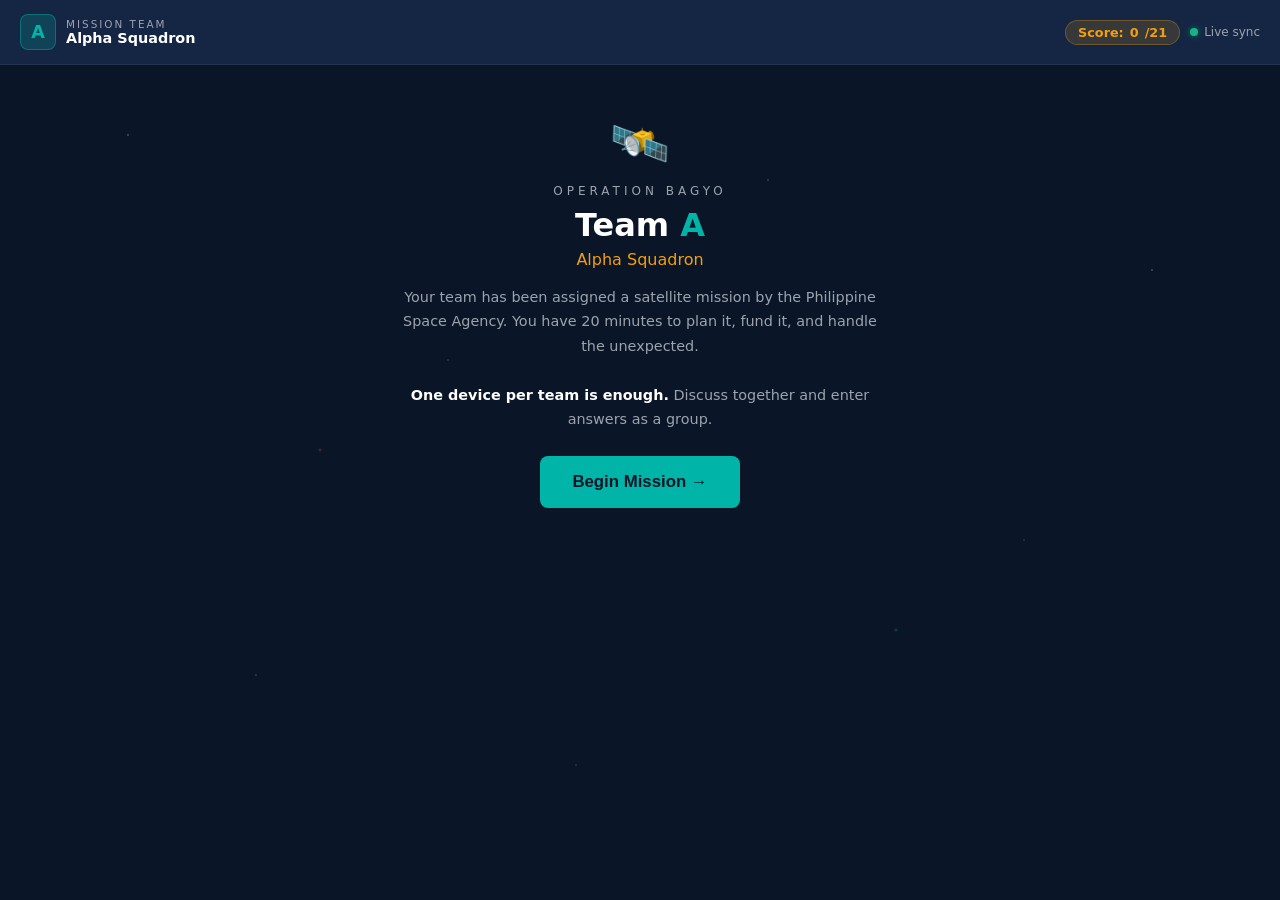
==== team.html @ 9aba3d2d "Add files via upload" ====
<!DOCTYPE html>
<html lang="en">
<head>
  <meta charset="UTF-8">
  <meta name="viewport" content="width=device-width, initial-scale=1.0">
  <title>Operation Bagyo - Team Mission</title>
  <link rel="stylesheet" href="style.css">
  <style>
    .team-header {
      display: flex;
      align-items: center;
      justify-content: space-between;
      padding: 14px 20px;
      background: var(--navy-mid);
      border-bottom: 1px solid rgba(255,255,255,0.06);
      position: sticky;
      top: 0;
      z-index: 10;
    }
    .team-id-badge {
      display: flex;
      align-items: center;
      gap: 10px;
    }
    .team-letter-sm {
      width: 36px; height: 36px;
      border-radius: 8px;
      background: rgba(0,180,168,0.2);
      border: 1px solid rgba(0,180,168,0.4);
      display: flex; align-items: center; justify-content: center;
      font-size: 1.1rem; font-weight: 900; color: var(--teal);
    }
    .inline-timer {
      font-size: 1.1rem;
      font-weight: 700;
      font-variant-numeric: tabular-nums;
      color: var(--teal);
      background: rgba(0,180,168,0.1);
      padding: 6px 14px;
      border-radius: 6px;
    }
    .inline-timer.warn { color: var(--amber); background: rgba(245,158,11,0.1); }
    .inline-timer.danger { color: var(--red); background: rgba(239,68,68,0.1); animation: pulse 1s infinite; }
    .round-section { display: none; }
    .round-section.active { display: block; }
    .nav-buttons {
      display: flex;
      gap: 10px;
      margin-top: 20px;
    }
    .score-pill {
      display: inline-flex;
      align-items: center;
      gap: 6px;
      background: rgba(245,158,11,0.15);
      border: 1px solid rgba(245,158,11,0.3);
      padding: 4px 12px;
      border-radius: 20px;
      font-size: 0.8rem;
      font-weight: 700;
      color: var(--amber);
    }
    .wbs-tile-toggle {
      background: var(--navy-light);
      border: 1px solid rgba(255,255,255,0.1);
      border-radius: 8px;
      padding: 10px 14px;
      display: flex;
      align-items: center;
      gap: 10px;
      cursor: pointer;
      transition: all 0.2s;
      margin-bottom: 6px;
    }
    .wbs-tile-toggle:hover { border-color: var(--teal); }
    .wbs-toggle-state {
      display: flex;
      gap: 6px;
      margin-left: auto;
    }
    .toggle-btn {
      font-size: 0.65rem;
      font-weight: 700;
      padding: 3px 8px;
      border-radius: 4px;
      border: 1px solid;
      cursor: pointer;
      transition: all 0.15s;
    }
    .toggle-valid { border-color: var(--green); color: var(--green); background: transparent; }
    .toggle-valid.active { background: var(--green); color: var(--navy); }
    .toggle-trash { border-color: var(--red); color: var(--red); background: transparent; }
    .toggle-trash.active { background: var(--red); color: var(--white); }
    .completion-check {
      display: inline-flex;
      align-items: center;
      gap: 6px;
      font-size: 0.75rem;
      color: var(--green);
      background: rgba(16,185,129,0.1);
      padding: 4px 10px;
      border-radius: 6px;
      margin-left: 8px;
    }
    .section-number {
      display: inline-flex;
      align-items: center;
      justify-content: center;
      width: 26px; height: 26px;
      border-radius: 50%;
      font-size: 0.75rem;
      font-weight: 800;
      flex-shrink: 0;
    }
    .num-teal { background: rgba(0,180,168,0.2); color: var(--teal); }
    .num-amber { background: rgba(245,158,11,0.2); color: var(--amber); }
    .num-purple { background: rgba(124,58,237,0.2); color: var(--purple-light); }
    .num-green { background: rgba(16,185,129,0.2); color: var(--green); }
  </style>
</head>
<body>

<!-- Sticky Header -->
<div class="team-header">
  <div class="team-id-badge">
    <div class="team-letter-sm" id="headerTeamLetter">?</div>
    <div>
      <div style="font-size:0.65rem;color:var(--gray-400);letter-spacing:2px;">MISSION TEAM</div>
      <div style="font-weight:700;font-size:0.9rem;" id="headerTeamName">Loading...</div>
    </div>
  </div>
  <div style="display:flex;align-items:center;gap:10px;">
    <span class="score-pill">Score: <span id="headerScore">0</span>/21</span>
    <div class="sync-status">
      <div class="sync-dot" id="syncDot"></div>
      <span id="syncLabel">Offline</span>
    </div>
  </div>
</div>

<div class="container">

  <!-- INTRO SCREEN -->
  <div id="screen-intro">
    <div style="text-align:center;padding:30px 0;">
      <div style="font-size:3rem;margin-bottom:12px;">🛰️</div>
      <div style="font-size:0.75rem;color:var(--gray-400);letter-spacing:4px;text-transform:uppercase;margin-bottom:8px;">Operation Bagyo</div>
      <h1 style="font-size:2rem;font-weight:900;margin-bottom:6px;">Team <span id="introTeamLetter" class="text-teal">?</span></h1>
      <div style="font-size:1rem;color:var(--amber);margin-bottom:16px;" id="introTeamName"></div>
      <div style="max-width:480px;margin:0 auto;font-size:0.9rem;color:var(--gray-400);line-height:1.7;">
        Your team has been assigned a satellite mission by the Philippine Space Agency. You have 20 minutes to plan it, fund it, and handle the unexpected.<br><br>
        <strong style="color:var(--white);">One device per team is enough.</strong> Discuss together and enter answers as a group.
      </div>
      <div class="mt-24">
        <button class="btn btn-teal btn-lg" onclick="startGame()">
          Begin Mission &rarr;
        </button>
      </div>
    </div>
  </div>

  <!-- ROUND 1: PROJECT CHARTER -->
  <div id="screen-round1" class="round-section">
    <div class="steps-bar">
      <div class="step-dot active" id="s1"></div>
      <div class="step-dot" id="s2a"></div>
      <div class="step-dot" id="s2b"></div>
      <div class="step-dot" id="s3"></div>
      <div class="step-dot" id="sfin"></div>
    </div>
    <div class="step-label">Round 1 of 3</div>
    <div class="step-title">Project Charter <span class="text-gray">&amp; Scope</span></div>

    <div class="alert alert-info mt-12">
      <span>📋</span>
      <span>Read your Scenario Card carefully. All answers must come from the card plus your team's decisions.</span>
    </div>

    <!-- Scenario display -->
    <div class="scenario-box" id="scenarioBox"></div>

    <!-- Section 1A: Charter -->
    <div class="card">
      <div class="card-header">
        <div class="card-icon icon-teal"><span class="section-number num-teal">1A</span></div>
        <div>
          <div class="card-title">Project Charter</div>
          <div class="card-subtitle">Fill in the mission essentials from your Scenario Card</div>
        </div>
      </div>

      <div class="form-group">
        <label>WHAT - Mission Objective (what will the satellite do?)</label>
        <textarea id="charter_what" placeholder="e.g. Deploy a climate monitoring satellite to track typhoon formation..." rows="2"></textarea>
      </div>

      <div class="form-group">
        <label>WHEN - Target Timeline</label>
        <input type="text" id="charter_when" placeholder="e.g. 18 months from contract signing">
      </div>

      <div class="form-group">
        <label>HOW MUCH - Approved Budget (PHP)</label>
        <input type="text" id="charter_budget" placeholder="e.g. PHP 2.8 Billion">
      </div>

      <div class="form-group">
        <label>PROJECT MANAGER - Who on your team leads this mission</label>
        <input type="text" id="charter_pm" placeholder="Team member's name">
      </div>

      <div class="form-group">
        <label>SPONSOR - Who authorized this mission (from Scenario Card)</label>
        <input type="text" id="charter_sponsor" placeholder="Government agency from your scenario">
      </div>
    </div>

    <!-- Section 1B: Priority Matrix -->
    <div class="card">
      <div class="card-header">
        <div class="card-icon icon-amber"><span class="section-number num-amber">1B</span></div>
        <div>
          <div class="card-title">Priority Matrix</div>
          <div class="card-subtitle">For each constraint, mark: C = Constrain &bull; A = Accept &bull; E = Enhance</div>
        </div>
      </div>

      <div class="priority-matrix">
        <div class="matrix-header"></div>
        <div class="matrix-header" style="color:var(--red);">C<br><span style="font-size:0.6rem;color:var(--gray-400);">Constrain</span></div>
        <div class="matrix-header" style="color:var(--amber);">A<br><span style="font-size:0.6rem;color:var(--gray-400);">Accept</span></div>
        <div class="matrix-header" style="color:var(--green);">E<br><span style="font-size:0.6rem;color:var(--gray-400);">Enhance</span></div>

        <div class="matrix-row-label">Cost</div>
        <div class="matrix-cell" data-row="cost" data-val="C" onclick="selectMatrix('cost','C')"></div>
        <div class="matrix-cell" data-row="cost" data-val="A" onclick="selectMatrix('cost','A')"></div>
        <div class="matrix-cell" data-row="cost" data-val="E" onclick="selectMatrix('cost','E')"></div>

        <div class="matrix-row-label">Time</div>
        <div class="matrix-cell" data-row="time" data-val="C" onclick="selectMatrix('time','C')"></div>
        <div class="matrix-cell" data-row="time" data-val="A" onclick="selectMatrix('time','A')"></div>
        <div class="matrix-cell" data-row="time" data-val="E" onclick="selectMatrix('time','E')"></div>

        <div class="matrix-row-label">Scope</div>
        <div class="matrix-cell" data-row="scope" data-val="C" onclick="selectMatrix('scope','C')"></div>
        <div class="matrix-cell" data-row="scope" data-val="A" onclick="selectMatrix('scope','A')"></div>
        <div class="matrix-cell" data-row="scope" data-val="E" onclick="selectMatrix('scope','E')"></div>
      </div>

      <div class="matrix-legend mt-12">
        <div class="legend-item"><div class="legend-dot" style="background:var(--red)"></div><span style="color:var(--gray-400);">Constrain = must stay fixed</span></div>
        <div class="legend-item"><div class="legend-dot" style="background:var(--amber)"></div><span style="color:var(--gray-400);">Accept = flexible, can change</span></div>
        <div class="legend-item"><div class="legend-dot" style="background:var(--green)"></div><span style="color:var(--gray-400);">Enhance = push to make better</span></div>
      </div>
    </div>

    <!-- Section 1C: Feasibility -->
    <div class="card">
      <div class="card-header">
        <div class="card-icon icon-green"><span class="section-number num-green">1C</span></div>
        <div>
          <div class="card-title">Feasibility Check</div>
          <div class="card-subtitle">Check all that apply to your mission (at least 2)</div>
        </div>
      </div>

      <div class="feasibility-checks">
        <div class="check-item" onclick="toggleFeasibility('technical')" id="feas-technical">
          <div class="check-box" id="cb-technical"></div>
          <div class="check-text"><strong>Technical</strong><br>The technology exists or can be developed</div>
        </div>
        <div class="check-item" onclick="toggleFeasibility('financial')" id="feas-financial">
          <div class="check-box" id="cb-financial"></div>
          <div class="check-text"><strong>Financial</strong><br>Budget is sufficient for the mission</div>
        </div>
        <div class="check-item" onclick="toggleFeasibility('schedule')" id="feas-schedule">
          <div class="check-box" id="cb-schedule"></div>
          <div class="check-text"><strong>Schedule</strong><br>Timeline is achievable given resources</div>
        </div>
        <div class="check-item" onclick="toggleFeasibility('political')" id="feas-political">
          <div class="check-box" id="cb-political"></div>
          <div class="check-text"><strong>Political/Legal</strong><br>Regulatory and stakeholder support exists</div>
        </div>
      </div>
    </div>

    <div class="nav-buttons">
      <button class="btn btn-teal btn-lg" style="flex:1" onclick="goToRound('2a')">
        Proceed to WBS Sort &rarr;
      </button>
    </div>
  </div>

  <!-- ROUND 2A: WBS SORT -->
  <div id="screen-round2a" class="round-section">
    <div class="steps-bar">
      <div class="step-dot done"></div>
      <div class="step-dot active"></div>
      <div class="step-dot"></div>
      <div class="step-dot"></div>
      <div class="step-dot"></div>
    </div>
    <div class="step-label">Round 2A of 3</div>
    <div class="step-title">WBS Tile Sort</div>

    <div class="alert alert-warning mt-12">
      <span>🃏</span>
      <div>Look at all 12 WBS tiles on your table. <strong>Decide as a team</strong> which are real work packages for a satellite mission, and which are not.</div>
    </div>

    <div class="card">
      <div class="card-header">
        <div class="card-icon icon-teal">🗂️</div>
        <div>
          <div class="card-title">Sort All 12 Tiles</div>
          <div class="card-subtitle">Click each tile to mark it Valid or Discard. Discuss before deciding.</div>
        </div>
      </div>

      <div id="tileList"></div>
    </div>

    <div class="nav-buttons">
      <button class="btn btn-outline" onclick="goToRound('1')">&#8592; Back</button>
      <button class="btn btn-teal" style="flex:1" onclick="goToRound('2b')">
        Set Budget &rarr;
      </button>
    </div>
  </div>

  <!-- ROUND 2B: BUDGET -->
  <div id="screen-round2b" class="round-section">
    <div class="steps-bar">
      <div class="step-dot done"></div>
      <div class="step-dot done"></div>
      <div class="step-dot active"></div>
      <div class="step-dot"></div>
      <div class="step-dot"></div>
    </div>
    <div class="step-label">Round 2B of 3</div>
    <div class="step-title">Mission Budget</div>

    <div class="alert alert-info mt-12">
      <span>💰</span>
      <div>Enter your estimated cost for each tile you marked as <strong>Valid</strong>. Stay within your mission's approved budget. Each tile shows a cost range - you decide the exact amount.</div>
    </div>

    <div class="card">
      <div class="card-header">
        <div class="card-icon icon-amber">📊</div>
        <div>
          <div class="card-title">Budget Estimation</div>
          <div class="card-subtitle">Enter cost in Millions PHP for each valid work package</div>
        </div>
      </div>

      <table class="budget-table" id="budgetTable">
        <thead>
          <tr>
            <th>#</th>
            <th>Work Package</th>
            <th>Cost Range</th>
            <th>Your Estimate (PHP M)</th>
          </tr>
        </thead>
        <tbody id="budgetRows"></tbody>
        <tfoot>
          <tr class="budget-total-row">
            <td colspan="3" style="text-align:right;padding-right:16px;">TOTAL ESTIMATED BUDGET</td>
            <td><strong id="budgetTotal" style="font-size:1.1rem;">0</strong><span style="font-size:0.7rem;color:var(--gray-400);"> M PHP</span></td>
          </tr>
        </tfoot>
      </table>

      <div class="mt-16" id="budgetWarning" style="display:none;"></div>
    </div>

    <div class="nav-buttons">
      <button class="btn btn-outline" onclick="goToRound('2a')">&#8592; Back</button>
      <button class="btn btn-teal" style="flex:1" onclick="goToRound('3')">
        Handle Anomaly &rarr;
      </button>
    </div>
  </div>

  <!-- ROUND 3: ANOMALY -->
  <div id="screen-round3" class="round-section">
    <div class="steps-bar">
      <div class="step-dot done"></div>
      <div class="step-dot done"></div>
      <div class="step-dot done"></div>
      <div class="step-dot active"></div>
      <div class="step-dot"></div>
    </div>
    <div class="step-label">Round 3 of 3</div>
    <div class="step-title">Mission Anomaly <span class="text-gray">Response</span></div>

    <div class="alert alert-warning mt-12">
      <span>⚠️</span>
      <div>Something unexpected has happened. Read the situation, discuss with your team, then choose your response. <strong>You must cite the PHP cost impact and name the constraint affected.</strong></div>
    </div>

    <div id="anomalyDisplay"></div>

    <div class="card">
      <div class="card-header">
        <div class="card-icon icon-purple">✍️</div>
        <div>
          <div class="card-title">Your Justification</div>
          <div class="card-subtitle">Required: mention the PHP amount and the constraint (Cost, Time, or Scope)</div>
        </div>
      </div>
      <div class="form-group">
        <label>Why did your team choose this response?</label>
        <textarea id="anomalyJustification" placeholder="e.g. We chose NEGOTIATE because it saves PHP 80M compared to ACCEPT and only delays by 2 months, keeping us within our cost constraint..." rows="4"></textarea>
      </div>
    </div>

    <div class="nav-buttons">
      <button class="btn btn-outline" onclick="goToRound('2b')">&#8592; Back</button>
      <button class="btn btn-amber btn-lg" style="flex:1" onclick="submitFinal()">
        Submit Mission &rarr;
      </button>
    </div>
  </div>

  <!-- FINAL SCORE SCREEN -->
  <div id="screen-final" class="round-section">
    <div style="text-align:center;padding:20px 0 10px;">
      <div style="font-size:3rem;margin-bottom:10px;">🏆</div>
      <div style="font-size:0.75rem;color:var(--gray-400);letter-spacing:4px;text-transform:uppercase;margin-bottom:6px;">Mission Complete</div>
      <h2 style="font-size:2rem;font-weight:900;">Final Score</h2>
    </div>

    <div class="card">
      <div class="score-section">
        <div class="score-row">
          <div class="score-label">Round 1A - Charter (3 fields)</div>
          <div class="score-value text-teal" id="s_charter">0/3</div>
        </div>
        <div class="score-row">
          <div class="score-label">Round 1B - Priority Matrix</div>
          <div class="score-value text-teal" id="s_priority">0/2</div>
        </div>
        <div class="score-row">
          <div class="score-label">Round 1C - Feasibility Check</div>
          <div class="score-value text-teal" id="s_feasibility">0/2</div>
        </div>
        <div class="score-row">
          <div class="score-label">Round 2A - WBS Sort (8 valid / 4 discard)</div>
          <div class="score-value text-amber" id="s_wbs">0/5</div>
        </div>
        <div class="score-row">
          <div class="score-label">Round 2B - Budget Estimation</div>
          <div class="score-value text-amber" id="s_budget">0/5</div>
        </div>
        <div class="score-row">
          <div class="score-label">Round 3 - Anomaly Response</div>
          <div class="score-value text-purple" id="s_anomaly">0/4</div>
        </div>
        <div class="divider"></div>
        <div class="score-row" style="padding:12px 0;">
          <div style="font-size:1.1rem;font-weight:800;">TOTAL SCORE</div>
          <div>
            <span class="score-total" id="s_total">0</span>
            <span class="score-max">/21</span>
          </div>
        </div>
      </div>
    </div>

    <div class="card mt-16">
      <div style="font-size:0.8rem;color:var(--gray-400);letter-spacing:2px;text-transform:uppercase;margin-bottom:12px;">Your Answers</div>
      <div id="reviewSummary"></div>
    </div>

    <div class="alert alert-info mt-12">
      <span>📡</span>
      <div>Your score has been sent to Mission Control. Wait for the instructor to reveal the answer key and class results.</div>
    </div>
  </div>

</div><!-- end container -->

<script src="game-data.js"></script>
<script>
// ==================== STATE ====================
let teamId = '';
let scenario = null;
let gameState = {
  tilePlacements: {}, // id -> 'valid' | 'trash'
  budgetValues: {},   // id -> number
  matrixSelections: { cost: '', time: '', scope: '' },
  feasibility: [],
  anomalyChoice: '',  // 'accept'|'negotiate'|'reject'
  anomalyId: 1,
  scores: {}
};

// ==================== INIT ====================
window.addEventListener('DOMContentLoaded', () => {
  const params = new URLSearchParams(window.location.search);
  teamId = (params.get('team') || 'A').toUpperCase();
  if (!TEAMS.includes(teamId)) teamId = 'A';

  scenario = GAME_DATA.scenarios[teamId];
  document.title = `Operation Bagyo - Team ${teamId}`;

  // Assign anomaly card based on team
  const anomalyIdx = { A:1, B:3, C:5, D:7, E:9, F:11 };
  gameState.anomalyId = anomalyIdx[teamId] || 1;

  // Header
  document.getElementById('headerTeamLetter').textContent = teamId;
  document.getElementById('headerTeamName').textContent = TEAM_NAMES[teamId];
  document.getElementById('introTeamLetter').textContent = teamId;
  document.getElementById('introTeamName').textContent = TEAM_NAMES[teamId];

  buildScenarioBox();
  buildTileList();
  buildBudgetTable();
  buildAnomalyDisplay();
  initSync();

  // Restore saved state
  loadState();
});

function buildScenarioBox() {
  const s = scenario;
  document.getElementById('scenarioBox').innerHTML = `
    <div class="scenario-name">${s.name}</div>
    <div class="scenario-subtitle">${s.subtitle}</div>
    <div class="scenario-desc">${s.description}</div>
    <div class="scenario-stats">
      <div class="stat-item">
        <div class="stat-label">Budget</div>
        <div class="stat-value">${s.budget}</div>
      </div>
      <div class="stat-item">
        <div class="stat-label">Timeline</div>
        <div class="stat-value">${s.timeline}</div>
      </div>
      <div class="stat-item">
        <div class="stat-label">Sponsor</div>
        <div class="stat-value" style="font-size:0.75rem;">${s.sponsor}</div>
      </div>
    </div>
    <div style="margin-top:12px;font-size:0.78rem;color:var(--teal);background:rgba(0,180,168,0.08);border-radius:6px;padding:8px 12px;">
      🎯 <strong>Priority Note:</strong> ${s.priorityNote}
    </div>
  `;
}

function buildTileList() {
  const container = document.getElementById('tileList');
  GAME_DATA.wbsTiles.forEach(tile => {
    const div = document.createElement('div');
    div.className = 'wbs-tile-toggle';
    div.id = `tile-${tile.id}`;
    div.innerHTML = `
      <div class="tile-num">${tile.id}</div>
      <div>
        <div class="tile-name">${tile.name}</div>
        <div class="tile-cost">${tile.costRange}</div>
      </div>
      <div class="wbs-toggle-state">
        <button class="toggle-btn toggle-valid" id="tv-${tile.id}" onclick="placeTile(${tile.id},'valid')">VALID</button>
        <button class="toggle-btn toggle-trash" id="tt-${tile.id}" onclick="placeTile(${tile.id},'trash')">DISCARD</button>
      </div>
    `;
    container.appendChild(div);
  });
}

function buildBudgetTable() {
  const tbody = document.getElementById('budgetRows');
  tbody.innerHTML = '';
  // Show only tiles marked valid, or all if none marked yet
  const validTiles = GAME_DATA.wbsTiles.filter(t => gameState.tilePlacements[t.id] === 'valid');
  const tiles = validTiles.length > 0 ? validTiles : GAME_DATA.wbsTiles.filter(t => t.valid);

  tiles.forEach(tile => {
    const tr = document.createElement('tr');
    tr.innerHTML = `
      <td style="color:var(--gray-400)">${tile.id}</td>
      <td style="font-weight:600">${tile.name}</td>
      <td style="color:var(--amber);font-size:0.8rem;">${tile.costRange}</td>
      <td>
        <input type="number" id="budget-${tile.id}" placeholder="0" min="0" max="9999"
               value="${gameState.budgetValues[tile.id] || ''}"
               oninput="updateBudgetTotal()"
               style="width:120px">
      </td>
    `;
    tbody.appendChild(tr);
  });
  updateBudgetTotal();
}

function buildAnomalyDisplay() {
  const anomaly = getAnomalyCard(gameState.anomalyId);
  document.getElementById('anomalyDisplay').innerHTML = `
    <div class="anomaly-card">
      <div class="anomaly-title">⚠️ ${anomaly.title}</div>
      <div class="anomaly-situation">${anomaly.situation}</div>
      <div class="anomaly-cost">💰 Cost Impact: ${anomaly.costImpact}</div>
      <div class="response-options">
        <div class="response-option" id="opt-accept" onclick="chooseAnomaly('accept')">
          <span class="option-tag tag-accept">ACCEPT</span>
          <div class="option-text">${anomaly.options.accept}</div>
        </div>
        <div class="response-option" id="opt-negotiate" onclick="chooseAnomaly('negotiate')">
          <span class="option-tag tag-negotiate">NEGOTIATE</span>
          <div class="option-text">${anomaly.options.negotiate}</div>
        </div>
        <div class="response-option" id="opt-reject" onclick="chooseAnomaly('reject')">
          <span class="option-tag tag-reject">REJECT</span>
          <div class="option-text">${anomaly.options.reject}</div>
        </div>
      </div>
    </div>
  `;
  if (gameState.anomalyChoice) chooseAnomaly(gameState.anomalyChoice, false);
}

// ==================== GAME ACTIONS ====================
function startGame() {
  document.getElementById('screen-intro').style.display = 'none';
  showRound('1');
  broadcastState('started');
}

function showRound(id) {
  document.querySelectorAll('.round-section').forEach(el => el.classList.remove('active'));
  const el = document.getElementById(`screen-round${id}`);
  if (el) { el.classList.add('active'); window.scrollTo(0,0); }
  broadcastState('round', id);
}

function goToRound(id) {
  if (id === '2b') buildBudgetTable(); // rebuild with current valid tiles
  showRound(id);
  saveState();
}

function selectMatrix(row, val) {
  gameState.matrixSelections[row] = val;
  document.querySelectorAll(`.matrix-cell[data-row="${row}"]`).forEach(cell => {
    cell.className = 'matrix-cell';
    const cellVal = cell.dataset.val;
    if (cellVal === val) cell.classList.add(`selected-${val}`);
    cell.textContent = '';
  });
  // Mark selected cell
  const selected = document.querySelector(`.matrix-cell[data-row="${row}"][data-val="${val}"]`);
  if (selected) selected.textContent = val;
  saveState();
}

function toggleFeasibility(key) {
  const el = document.getElementById(`feas-${key}`);
  const cb = document.getElementById(`cb-${key}`);
  const idx = gameState.feasibility.indexOf(key);
  if (idx === -1) {
    gameState.feasibility.push(key);
    el.classList.add('checked');
    cb.textContent = '✓';
  } else {
    gameState.feasibility.splice(idx, 1);
    el.classList.remove('checked');
    cb.textContent = '';
  }
  saveState();
}

function placeTile(id, placement) {
  gameState.tilePlacements[id] = placement;
  // Update buttons
  const validBtn = document.getElementById(`tv-${id}`);
  const trashBtn = document.getElementById(`tt-${id}`);
  if (validBtn) {
    validBtn.classList.toggle('active', placement === 'valid');
    trashBtn.classList.toggle('active', placement === 'trash');
  }
  updateTileRow(id);
  saveState();
}

function updateTileRow(id) {
  const tile = document.getElementById(`tile-${id}`);
  if (!tile) return;
  const p = gameState.tilePlacements[id];
  tile.style.borderColor = p === 'valid' ? 'var(--green)' : p === 'trash' ? 'var(--red)' : '';
  tile.style.background = p === 'valid' ? 'rgba(16,185,129,0.06)' : p === 'trash' ? 'rgba(239,68,68,0.06)' : '';
}

function chooseAnomaly(choice, save = true) {
  gameState.anomalyChoice = choice;
  ['accept','negotiate','reject'].forEach(c => {
    const el = document.getElementById(`opt-${c}`);
    if (el) el.className = 'response-option' + (c === choice ? ` selected-${c}` : '');
  });
  if (save) saveState();
}

function updateBudgetTotal() {
  let total = 0;
  document.querySelectorAll('[id^="budget-"]').forEach(input => {
    total += parseFloat(input.value) || 0;
    const id = parseInt(input.id.split('-')[1]);
    gameState.budgetValues[id] = parseFloat(input.value) || 0;
  });
  document.getElementById('budgetTotal').textContent = total.toLocaleString('en-PH');

  const warn = document.getElementById('budgetWarning');
  const budgetM = scenario.budgetValue; // already in millions
  if (total > budgetM * 1.1) {
    warn.style.display = 'block';
    warn.innerHTML = `<div class="alert alert-error">⚠️ Your estimate (PHP ${total.toLocaleString()}M) exceeds your approved budget of ${scenario.budget} by more than 10%. Review your figures.</div>`;
  } else if (total > 0) {
    warn.style.display = 'block';
    warn.innerHTML = `<div class="alert alert-success">✓ Total estimate: PHP ${total.toLocaleString()}M — within budget range.</div>`;
  } else {
    warn.style.display = 'none';
  }
  saveState();
}

// ==================== SCORING ====================
function calcScore() {
  let scores = { charter: 0, priority: 0, feasibility: 0, wbs: 0, budget: 0, anomaly: 0 };

  // Charter (3 pts)
  if ((document.getElementById('charter_what')?.value || '').trim().length > 5) scores.charter++;
  if ((document.getElementById('charter_when')?.value || '').trim().length > 2) scores.charter++;
  if ((document.getElementById('charter_budget')?.value || '').trim().length > 2) scores.charter++;

  // Priority matrix (2 pts)
  const ms = gameState.matrixSelections;
  const correctPriority = scenario.priority;
  const allSet = ms.cost && ms.time && ms.scope;
  if (allSet) scores.priority++;
  if (allSet && ms.cost === correctPriority.cost && ms.time === correctPriority.time && ms.scope === correctPriority.scope) scores.priority++;

  // Feasibility (2 pts)
  if (gameState.feasibility.length >= 2) scores.feasibility++;
  // Bonus: check consistency with priority (e.g. if cost is constrained, financial should be checked)
  const consistent = (
    (correctPriority.cost === 'C' && gameState.feasibility.includes('financial')) ||
    (correctPriority.time === 'C' && gameState.feasibility.includes('schedule')) ||
    (correctPriority.scope === 'C' && gameState.feasibility.includes('technical'))
  );
  if (gameState.feasibility.length >= 2 && consistent) scores.feasibility++;

  // WBS (5 pts based on correct placements)
  let correct = 0;
  GAME_DATA.wbsTiles.forEach(tile => {
    const placed = gameState.tilePlacements[tile.id];
    if (tile.valid && placed === 'valid') correct++;
    if (!tile.valid && placed === 'trash') correct++;
  });
  if (correct >= 12) scores.wbs = 5;
  else if (correct >= 10) scores.wbs = 4;
  else if (correct >= 8) scores.wbs = 3;
  else if (correct >= 6) scores.wbs = 2;
  else if (correct >= 4) scores.wbs = 1;

  // Budget (5 pts)
  let budgetTotal = 0;
  Object.values(gameState.budgetValues).forEach(v => budgetTotal += v);
  const opt = GAME_DATA.budgetOptimal;
  if (budgetTotal >= opt.min && budgetTotal <= opt.max) scores.budget = 5;
  else if (budgetTotal >= opt.min * 0.85 && budgetTotal <= opt.max * 1.15) scores.budget = 3;
  else if (budgetTotal > 0) scores.budget = 1;

  // Anomaly (4 pts)
  const anomaly = getAnomalyCard(gameState.anomalyId);
  const choice = gameState.anomalyChoice;
  const justification = (document.getElementById('anomalyJustification')?.value || '').toLowerCase();
  const hasPHP = justification.includes('php') || /\d+m/i.test(justification) || /million/i.test(justification);
  const hasConstraint = ['cost','time','scope','budget','schedule','delay','constrain'].some(w => justification.includes(w));

  if (choice === 'negotiate') {
    if (hasPHP && hasConstraint) scores.anomaly = 4;
    else if (hasPHP || hasConstraint) scores.anomaly = 3;
    else scores.anomaly = 2;
  } else if (choice === 'accept') {
    if (hasPHP) scores.anomaly = 2;
    else if (choice) scores.anomaly = 1;
  } else if (choice === 'reject') {
    if (choice) scores.anomaly = 1;
  }

  scores.total = Object.values(scores).reduce((a, b) => a + b, 0) - scores.total;
  // recalc without total field
  const keys = ['charter','priority','feasibility','wbs','budget','anomaly'];
  scores.total = keys.reduce((acc, k) => acc + scores[k], 0);

  return scores;
}

function submitFinal() {
  const scores = calcScore();
  gameState.scores = scores;
  saveState();
  broadcastState('submitted', scores);

  // Show final screen
  document.querySelectorAll('.round-section').forEach(el => el.classList.remove('active'));
  document.getElementById('screen-final').classList.add('active');
  window.scrollTo(0, 0);

  // Display scores
  document.getElementById('s_charter').textContent = `${scores.charter}/3`;
  document.getElementById('s_priority').textContent = `${scores.priority}/2`;
  document.getElementById('s_feasibility').textContent = `${scores.feasibility}/2`;
  document.getElementById('s_wbs').textContent = `${scores.wbs}/5`;
  document.getElementById('s_budget').textContent = `${scores.budget}/5`;
  document.getElementById('s_anomaly').textContent = `${scores.anomaly}/4`;
  document.getElementById('s_total').textContent = scores.total;
  document.getElementById('headerScore').textContent = scores.total;

  // Review summary
  const ms = gameState.matrixSelections;
  document.getElementById('reviewSummary').innerHTML = `
    <div style="font-size:0.85rem;line-height:2;">
      <div><strong style="color:var(--teal);">Charter:</strong> ${document.getElementById('charter_what')?.value || '-'}</div>
      <div><strong style="color:var(--teal);">Priority:</strong> Cost=${ms.cost||'?'} / Time=${ms.time||'?'} / Scope=${ms.scope||'?'}</div>
      <div><strong style="color:var(--amber);">WBS:</strong> ${Object.values(gameState.tilePlacements).filter(v=>v==='valid').length} tiles marked valid</div>
      <div><strong style="color:var(--amber);">Budget Total:</strong> PHP ${Object.values(gameState.budgetValues).reduce((a,b)=>a+b,0).toLocaleString()}M</div>
      <div><strong style="color:var(--purple-light);">Anomaly Choice:</strong> ${(gameState.anomalyChoice||'none').toUpperCase()}</div>
    </div>
  `;
}

// ==================== SYNC ====================
let channel = null;

function initSync() {
  try {
    channel = new BroadcastChannel('bagyo-game');
    channel.onmessage = (e) => handleSyncMessage(e.data);
    setSyncStatus('connected', 'Live sync');
  } catch(err) {
    setSyncStatus('', 'No sync');
  }
}

function broadcastState(event, data) {
  if (!channel) return;
  const ms = gameState.matrixSelections;
  try {
    channel.postMessage({
      type: 'team-update',
      team: teamId,
      event,
      data,
      scores: gameState.scores,
      progress: getCurrentRound(),
      timestamp: Date.now()
    });
    setSyncStatus('syncing', 'Syncing...');
    setTimeout(() => setSyncStatus('connected', 'Live sync'), 800);
  } catch(e) {}
}

function handleSyncMessage(msg) {
  if (msg.type === 'instructor-advance') {
    // Instructor can trigger round advance
  }
}

function getCurrentRound() {
  const active = document.querySelector('.round-section.active');
  return active ? active.id.replace('screen-round','') : 'intro';
}

function setSyncStatus(state, label) {
  const dot = document.getElementById('syncDot');
  const lbl = document.getElementById('syncLabel');
  dot.className = 'sync-dot' + (state ? ' ' + state : '');
  lbl.textContent = label;
}

// ==================== PERSIST ====================
function saveState() {
  const key = `bagyo-team-${teamId}`;
  const data = {
    tilePlacements: gameState.tilePlacements,
    budgetValues: gameState.budgetValues,
    matrixSelections: gameState.matrixSelections,
    feasibility: gameState.feasibility,
    anomalyChoice: gameState.anomalyChoice,
    anomalyId: gameState.anomalyId,
    scores: gameState.scores,
    charter_what: document.getElementById('charter_what')?.value || '',
    charter_when: document.getElementById('charter_when')?.value || '',
    charter_budget: document.getElementById('charter_budget')?.value || '',
    charter_pm: document.getElementById('charter_pm')?.value || '',
    charter_sponsor: document.getElementById('charter_sponsor')?.value || '',
    anomalyJust: document.getElementById('anomalyJustification')?.value || ''
  };
  try { localStorage.setItem(key, JSON.stringify(data)); } catch(e) {}
}

function loadState() {
  const key = `bagyo-team-${teamId}`;
  try {
    const raw = localStorage.getItem(key);
    if (!raw) return;
    const data = JSON.parse(raw);
    Object.assign(gameState, {
      tilePlacements: data.tilePlacements || {},
      budgetValues: data.budgetValues || {},
      matrixSelections: data.matrixSelections || { cost:'', time:'', scope:'' },
      feasibility: data.feasibility || [],
      anomalyChoice: data.anomalyChoice || '',
      anomalyId: data.anomalyId || gameState.anomalyId,
      scores: data.scores || {}
    });

    // Restore text fields
    if (data.charter_what) document.getElementById('charter_what').value = data.charter_what;
    if (data.charter_when) document.getElementById('charter_when').value = data.charter_when;
    if (data.charter_budget) document.getElementById('charter_budget').value = data.charter_budget;
    if (data.charter_pm) document.getElementById('charter_pm').value = data.charter_pm;
    if (data.charter_sponsor) document.getElementById('charter_sponsor').value = data.charter_sponsor;
    if (data.anomalyJust) document.getElementById('anomalyJustification').value = data.anomalyJust;

    // Restore matrix
    Object.entries(gameState.matrixSelections).forEach(([row, val]) => {
      if (val) selectMatrix(row, val);
    });

    // Restore feasibility
    gameState.feasibility.forEach(key => {
      const el = document.getElementById(`feas-${key}`);
      const cb = document.getElementById(`cb-${key}`);
      if (el) { el.classList.add('checked'); cb.textContent = '✓'; }
    });

    // Restore tile placements
    Object.entries(gameState.tilePlacements).forEach(([id, p]) => {
      placeTile(parseInt(id), p);
    });

    // Restore anomaly choice
    if (gameState.anomalyChoice) chooseAnomaly(gameState.anomalyChoice, false);

  } catch(e) {}
}
</script>
</body>
</html>
---- style.css ----
/* Operation Bagyo - Main Stylesheet */
:root {
  --navy: #0a1628;
  --navy-mid: #152644;
  --navy-light: #1e3a5f;
  --teal: #00b4a8;
  --teal-light: #00d4c6;
  --amber: #f59e0b;
  --amber-light: #fbbf24;
  --red: #ef4444;
  --red-light: #fca5a5;
  --purple: #7c3aed;
  --purple-light: #a78bfa;
  --green: #10b981;
  --green-light: #6ee7b7;
  --white: #ffffff;
  --gray-50: #f9fafb;
  --gray-100: #f3f4f6;
  --gray-200: #e5e7eb;
  --gray-400: #9ca3af;
  --gray-600: #4b5563;
  --gray-800: #1f2937;
}

* { box-sizing: border-box; margin: 0; padding: 0; }

body {
  font-family: 'Segoe UI', system-ui, -apple-system, sans-serif;
  background: var(--navy);
  color: var(--white);
  min-height: 100vh;
}

/* Stars background */
body::before {
  content: '';
  position: fixed;
  top: 0; left: 0; right: 0; bottom: 0;
  background-image:
    radial-gradient(1px 1px at 10% 15%, rgba(255,255,255,0.6) 0%, transparent 100%),
    radial-gradient(1px 1px at 35% 40%, rgba(255,255,255,0.4) 0%, transparent 100%),
    radial-gradient(1px 1px at 60% 20%, rgba(255,255,255,0.5) 0%, transparent 100%),
    radial-gradient(1px 1px at 80% 60%, rgba(255,255,255,0.3) 0%, transparent 100%),
    radial-gradient(1px 1px at 20% 75%, rgba(255,255,255,0.4) 0%, transparent 100%),
    radial-gradient(1px 1px at 90% 30%, rgba(255,255,255,0.6) 0%, transparent 100%),
    radial-gradient(1px 1px at 45% 85%, rgba(255,255,255,0.3) 0%, transparent 100%),
    radial-gradient(2px 2px at 70% 70%, rgba(0,180,168,0.4) 0%, transparent 100%),
    radial-gradient(2px 2px at 25% 50%, rgba(245,158,11,0.3) 0%, transparent 100%);
  pointer-events: none;
  z-index: 0;
}

.container {
  position: relative;
  z-index: 1;
  max-width: 900px;
  margin: 0 auto;
  padding: 20px;
}

.container-wide {
  position: relative;
  z-index: 1;
  max-width: 1200px;
  margin: 0 auto;
  padding: 20px;
}

/* Header */
.site-header {
  text-align: center;
  padding: 30px 20px 20px;
  position: relative;
  z-index: 1;
}

.logo {
  font-size: 2.2rem;
  font-weight: 900;
  letter-spacing: 3px;
  color: var(--teal);
  text-shadow: 0 0 20px rgba(0,180,168,0.5);
  margin-bottom: 4px;
}

.logo span { color: var(--amber); }

.tagline {
  font-size: 0.85rem;
  color: var(--gray-400);
  letter-spacing: 4px;
  text-transform: uppercase;
}

/* Cards */
.card {
  background: var(--navy-mid);
  border: 1px solid rgba(255,255,255,0.08);
  border-radius: 12px;
  padding: 24px;
  margin-bottom: 16px;
}

.card-header {
  display: flex;
  align-items: center;
  gap: 12px;
  margin-bottom: 16px;
}

.card-icon {
  width: 44px;
  height: 44px;
  border-radius: 10px;
  display: flex;
  align-items: center;
  justify-content: center;
  font-size: 1.3rem;
  flex-shrink: 0;
}

.icon-teal { background: rgba(0,180,168,0.2); }
.icon-amber { background: rgba(245,158,11,0.2); }
.icon-purple { background: rgba(124,58,237,0.2); }
.icon-green { background: rgba(16,185,129,0.2); }
.icon-red { background: rgba(239,68,68,0.2); }

.card-title {
  font-size: 1.1rem;
  font-weight: 700;
  color: var(--white);
}

.card-subtitle {
  font-size: 0.8rem;
  color: var(--gray-400);
  margin-top: 2px;
}

/* Buttons */
.btn {
  display: inline-flex;
  align-items: center;
  justify-content: center;
  gap: 8px;
  padding: 12px 24px;
  border-radius: 8px;
  font-size: 0.95rem;
  font-weight: 600;
  cursor: pointer;
  border: none;
  transition: all 0.2s;
  text-decoration: none;
}

.btn:disabled {
  opacity: 0.4;
  cursor: not-allowed;
}

.btn-teal {
  background: var(--teal);
  color: var(--navy);
}
.btn-teal:hover:not(:disabled) { background: var(--teal-light); transform: translateY(-1px); }

.btn-amber {
  background: var(--amber);
  color: var(--navy);
}
.btn-amber:hover:not(:disabled) { background: var(--amber-light); transform: translateY(-1px); }

.btn-outline {
  background: transparent;
  color: var(--white);
  border: 1px solid rgba(255,255,255,0.25);
}
.btn-outline:hover:not(:disabled) { background: rgba(255,255,255,0.08); }

.btn-danger {
  background: var(--red);
  color: var(--white);
}
.btn-danger:hover:not(:disabled) { filter: brightness(1.1); }

.btn-lg { padding: 16px 32px; font-size: 1.05rem; }
.btn-sm { padding: 8px 16px; font-size: 0.85rem; }
.btn-full { width: 100%; }

/* Team grid on index */
.team-grid {
  display: grid;
  grid-template-columns: repeat(auto-fit, minmax(240px, 1fr));
  gap: 12px;
  margin-top: 8px;
}

.team-card {
  background: var(--navy-light);
  border: 2px solid rgba(0,180,168,0.3);
  border-radius: 12px;
  padding: 20px;
  text-decoration: none;
  color: var(--white);
  transition: all 0.2s;
  display: block;
}

.team-card:hover {
  border-color: var(--teal);
  background: rgba(0,180,168,0.1);
  transform: translateY(-2px);
}

.team-letter {
  font-size: 2.5rem;
  font-weight: 900;
  color: var(--teal);
  line-height: 1;
  margin-bottom: 6px;
}

.team-label {
  font-size: 0.75rem;
  color: var(--gray-400);
  text-transform: uppercase;
  letter-spacing: 2px;
}

.team-name {
  font-size: 1rem;
  font-weight: 600;
  margin-top: 4px;
}

/* Step indicator */
.steps-bar {
  display: flex;
  gap: 6px;
  margin-bottom: 24px;
}

.step-dot {
  flex: 1;
  height: 4px;
  border-radius: 2px;
  background: rgba(255,255,255,0.1);
  transition: background 0.3s;
}

.step-dot.active { background: var(--teal); }
.step-dot.done { background: var(--green); }

.step-label {
  font-size: 0.75rem;
  color: var(--gray-400);
  text-transform: uppercase;
  letter-spacing: 2px;
  margin-bottom: 8px;
}

.step-title {
  font-size: 1.4rem;
  font-weight: 800;
  margin-bottom: 4px;
}

/* Scenario box */
.scenario-box {
  background: rgba(0,180,168,0.08);
  border: 1px solid rgba(0,180,168,0.3);
  border-radius: 10px;
  padding: 20px;
  margin-bottom: 16px;
}

.scenario-name {
  font-size: 1.3rem;
  font-weight: 800;
  color: var(--teal);
  letter-spacing: 2px;
}

.scenario-subtitle {
  font-size: 0.85rem;
  color: var(--amber);
  margin-bottom: 12px;
}

.scenario-desc {
  font-size: 0.9rem;
  color: var(--gray-200);
  line-height: 1.6;
  margin-bottom: 14px;
}

.scenario-stats {
  display: grid;
  grid-template-columns: repeat(3, 1fr);
  gap: 10px;
}

.stat-item {
  background: rgba(255,255,255,0.05);
  border-radius: 8px;
  padding: 10px;
  text-align: center;
}

.stat-label {
  font-size: 0.65rem;
  color: var(--gray-400);
  text-transform: uppercase;
  letter-spacing: 1px;
  margin-bottom: 4px;
}

.stat-value {
  font-size: 0.9rem;
  font-weight: 700;
  color: var(--white);
}

/* Input fields */
.form-group {
  margin-bottom: 16px;
}

label {
  display: block;
  font-size: 0.8rem;
  font-weight: 600;
  color: var(--gray-400);
  text-transform: uppercase;
  letter-spacing: 1px;
  margin-bottom: 6px;
}

input[type="text"],
input[type="number"],
textarea {
  width: 100%;
  background: rgba(255,255,255,0.05);
  border: 1px solid rgba(255,255,255,0.15);
  border-radius: 8px;
  padding: 10px 14px;
  color: var(--white);
  font-size: 0.95rem;
  font-family: inherit;
  transition: border-color 0.2s;
}

input:focus, textarea:focus {
  outline: none;
  border-color: var(--teal);
  background: rgba(0,180,168,0.05);
}

textarea { resize: vertical; min-height: 80px; }

/* Priority matrix */
.priority-matrix {
  display: grid;
  grid-template-columns: auto 1fr 1fr 1fr;
  gap: 6px;
  margin: 12px 0;
}

.matrix-header {
  font-size: 0.7rem;
  font-weight: 700;
  text-transform: uppercase;
  letter-spacing: 1px;
  color: var(--gray-400);
  text-align: center;
  padding: 6px;
}

.matrix-row-label {
  font-size: 0.8rem;
  font-weight: 600;
  color: var(--white);
  display: flex;
  align-items: center;
  padding-right: 8px;
}

.matrix-cell {
  background: rgba(255,255,255,0.04);
  border: 1px solid rgba(255,255,255,0.1);
  border-radius: 6px;
  padding: 8px;
  display: flex;
  align-items: center;
  justify-content: center;
  cursor: pointer;
  transition: all 0.2s;
  min-height: 42px;
  font-size: 0.7rem;
  color: var(--gray-400);
}

.matrix-cell:hover { border-color: var(--teal); background: rgba(0,180,168,0.1); }

.matrix-cell.selected-C { background: rgba(239,68,68,0.2); border-color: var(--red); color: var(--red); font-weight: 700; }
.matrix-cell.selected-A { background: rgba(245,158,11,0.2); border-color: var(--amber); color: var(--amber); font-weight: 700; }
.matrix-cell.selected-E { background: rgba(16,185,129,0.2); border-color: var(--green); color: var(--green); font-weight: 700; }

.matrix-legend {
  display: flex;
  gap: 16px;
  margin-top: 8px;
  flex-wrap: wrap;
}

.legend-item {
  display: flex;
  align-items: center;
  gap: 6px;
  font-size: 0.75rem;
}

.legend-dot {
  width: 10px;
  height: 10px;
  border-radius: 50%;
}

/* WBS tiles */
.wbs-section {
  display: grid;
  grid-template-columns: 1fr 1fr;
  gap: 16px;
}

.wbs-zone {
  border: 2px dashed rgba(255,255,255,0.15);
  border-radius: 12px;
  padding: 16px;
  min-height: 200px;
}

.wbs-zone.green-zone {
  border-color: rgba(16,185,129,0.4);
  background: rgba(16,185,129,0.04);
}

.wbs-zone.trash-zone {
  border-color: rgba(239,68,68,0.4);
  background: rgba(239,68,68,0.04);
}

.zone-title {
  font-size: 0.8rem;
  font-weight: 700;
  text-transform: uppercase;
  letter-spacing: 2px;
  margin-bottom: 12px;
}

.green-zone .zone-title { color: var(--green); }
.trash-zone .zone-title { color: var(--red); }

.tile-list {
  display: flex;
  flex-direction: column;
  gap: 8px;
  min-height: 60px;
}

.wbs-tile {
  background: var(--navy-light);
  border: 1px solid rgba(255,255,255,0.1);
  border-radius: 8px;
  padding: 10px 14px;
  display: flex;
  align-items: center;
  gap: 10px;
  cursor: pointer;
  transition: all 0.2s;
  user-select: none;
}

.wbs-tile:hover { border-color: var(--teal); background: rgba(0,180,168,0.08); }
.wbs-tile.in-green { border-color: var(--green); background: rgba(16,185,129,0.1); }
.wbs-tile.in-trash { border-color: var(--red); background: rgba(239,68,68,0.1); }

.tile-num {
  font-size: 0.7rem;
  font-weight: 700;
  color: var(--gray-400);
  width: 20px;
  flex-shrink: 0;
}

.tile-name {
  flex: 1;
  font-size: 0.85rem;
  font-weight: 600;
}

.tile-cost {
  font-size: 0.7rem;
  color: var(--amber);
  text-align: right;
  flex-shrink: 0;
}

.tile-placement {
  font-size: 0.7rem;
  font-weight: 700;
  padding: 2px 8px;
  border-radius: 4px;
  flex-shrink: 0;
}

.placement-unset { color: var(--gray-400); background: rgba(255,255,255,0.05); }
.placement-valid { color: var(--green); background: rgba(16,185,129,0.15); }
.placement-trash { color: var(--red); background: rgba(239,68,68,0.15); }

/* Budget table */
.budget-table {
  width: 100%;
  border-collapse: collapse;
  font-size: 0.85rem;
}

.budget-table th {
  text-align: left;
  padding: 8px 10px;
  font-size: 0.7rem;
  font-weight: 700;
  text-transform: uppercase;
  letter-spacing: 1px;
  color: var(--gray-400);
  border-bottom: 1px solid rgba(255,255,255,0.08);
}

.budget-table td {
  padding: 8px 10px;
  border-bottom: 1px solid rgba(255,255,255,0.05);
  vertical-align: middle;
}

.budget-table tr:last-child td { border-bottom: none; }

.budget-table input {
  width: 120px;
  padding: 6px 10px;
  font-size: 0.85rem;
}

.budget-total-row td {
  font-weight: 700;
  color: var(--amber);
  border-top: 1px solid rgba(255,255,255,0.15) !important;
  padding-top: 12px !important;
}

/* Anomaly card display */
.anomaly-card {
  background: rgba(124,58,237,0.1);
  border: 1px solid rgba(124,58,237,0.4);
  border-radius: 12px;
  padding: 20px;
  margin-bottom: 16px;
}

.anomaly-title {
  font-size: 1.1rem;
  font-weight: 800;
  color: var(--purple-light);
  margin-bottom: 8px;
  display: flex;
  align-items: center;
  gap: 8px;
}

.anomaly-situation {
  font-size: 0.9rem;
  color: var(--gray-200);
  line-height: 1.6;
  margin-bottom: 12px;
}

.anomaly-cost {
  font-size: 0.85rem;
  color: var(--amber);
  background: rgba(245,158,11,0.1);
  border-radius: 6px;
  padding: 8px 12px;
  margin-bottom: 16px;
}

.response-options {
  display: flex;
  flex-direction: column;
  gap: 8px;
  margin-bottom: 16px;
}

.response-option {
  background: rgba(255,255,255,0.04);
  border: 2px solid rgba(255,255,255,0.1);
  border-radius: 8px;
  padding: 12px 16px;
  cursor: pointer;
  transition: all 0.2s;
  display: flex;
  gap: 12px;
  align-items: flex-start;
}

.response-option:hover { border-color: var(--purple); background: rgba(124,58,237,0.1); }
.response-option.selected-accept { border-color: var(--teal); background: rgba(0,180,168,0.1); }
.response-option.selected-negotiate { border-color: var(--green); background: rgba(16,185,129,0.1); }
.response-option.selected-reject { border-color: var(--amber); background: rgba(245,158,11,0.1); }

.option-tag {
  font-size: 0.65rem;
  font-weight: 800;
  letter-spacing: 2px;
  padding: 3px 8px;
  border-radius: 4px;
  flex-shrink: 0;
  margin-top: 2px;
}

.tag-accept { background: rgba(0,180,168,0.2); color: var(--teal); }
.tag-negotiate { background: rgba(16,185,129,0.2); color: var(--green); }
.tag-reject { background: rgba(245,158,11,0.2); color: var(--amber); }

.option-text {
  font-size: 0.85rem;
  color: var(--gray-200);
  line-height: 1.5;
}

/* Score display */
.score-section {
  background: rgba(245,158,11,0.1);
  border: 1px solid rgba(245,158,11,0.3);
  border-radius: 12px;
  padding: 20px;
}

.score-row {
  display: flex;
  justify-content: space-between;
  align-items: center;
  padding: 8px 0;
  border-bottom: 1px solid rgba(255,255,255,0.06);
  font-size: 0.9rem;
}

.score-row:last-child { border-bottom: none; }

.score-label { color: var(--gray-200); }

.score-value {
  font-weight: 700;
  font-size: 1rem;
}

.score-total {
  font-size: 1.4rem;
  font-weight: 900;
  color: var(--amber);
}

.score-max { font-size: 0.75rem; color: var(--gray-400); }

/* Instructor dashboard */
.dashboard-grid {
  display: grid;
  grid-template-columns: repeat(auto-fit, minmax(280px, 1fr));
  gap: 12px;
}

.team-status-card {
  background: var(--navy-mid);
  border: 1px solid rgba(255,255,255,0.08);
  border-radius: 10px;
  padding: 16px;
}

.team-status-header {
  display: flex;
  align-items: center;
  justify-content: space-between;
  margin-bottom: 10px;
}

.team-badge {
  font-size: 1.2rem;
  font-weight: 900;
  color: var(--teal);
}

.team-step-indicator {
  font-size: 0.7rem;
  color: var(--gray-400);
  background: rgba(255,255,255,0.05);
  padding: 3px 8px;
  border-radius: 4px;
}

.progress-bar {
  height: 4px;
  background: rgba(255,255,255,0.08);
  border-radius: 2px;
  overflow: hidden;
  margin-top: 8px;
}

.progress-fill {
  height: 100%;
  background: linear-gradient(90deg, var(--teal), var(--green));
  transition: width 0.5s;
}

/* Round control panel */
.round-controls {
  background: var(--navy-mid);
  border: 1px solid rgba(255,255,255,0.08);
  border-radius: 12px;
  padding: 20px;
  margin-bottom: 20px;
  display: flex;
  align-items: center;
  gap: 16px;
  flex-wrap: wrap;
}

.round-label {
  font-size: 0.75rem;
  color: var(--gray-400);
  text-transform: uppercase;
  letter-spacing: 2px;
}

.current-round {
  font-size: 1.2rem;
  font-weight: 800;
  color: var(--amber);
}

/* Timer */
.timer-display {
  font-size: 2.5rem;
  font-weight: 900;
  font-variant-numeric: tabular-nums;
  color: var(--teal);
  text-shadow: 0 0 20px rgba(0,180,168,0.5);
  letter-spacing: 4px;
}

.timer-display.warning { color: var(--amber); text-shadow: 0 0 20px rgba(245,158,11,0.5); }
.timer-display.danger { color: var(--red); text-shadow: 0 0 20px rgba(239,68,68,0.5); }

/* Alert / notification */
.alert {
  border-radius: 8px;
  padding: 12px 16px;
  margin-bottom: 12px;
  font-size: 0.9rem;
  display: flex;
  align-items: flex-start;
  gap: 10px;
}

.alert-info { background: rgba(0,180,168,0.1); border: 1px solid rgba(0,180,168,0.3); color: var(--teal-light); }
.alert-warning { background: rgba(245,158,11,0.1); border: 1px solid rgba(245,158,11,0.3); color: var(--amber-light); }
.alert-success { background: rgba(16,185,129,0.1); border: 1px solid rgba(16,185,129,0.3); color: var(--green-light); }
.alert-error { background: rgba(239,68,68,0.1); border: 1px solid rgba(239,68,68,0.3); color: var(--red-light); }

/* Tabs */
.tabs {
  display: flex;
  gap: 4px;
  margin-bottom: 20px;
  background: rgba(255,255,255,0.04);
  padding: 4px;
  border-radius: 8px;
}

.tab-btn {
  flex: 1;
  padding: 8px;
  border: none;
  background: transparent;
  color: var(--gray-400);
  font-size: 0.85rem;
  font-weight: 600;
  border-radius: 6px;
  cursor: pointer;
  transition: all 0.2s;
}

.tab-btn.active {
  background: var(--navy-light);
  color: var(--white);
}

/* Feasibility checkboxes */
.feasibility-checks {
  display: grid;
  grid-template-columns: 1fr 1fr;
  gap: 8px;
  margin-top: 10px;
}

.check-item {
  display: flex;
  align-items: center;
  gap: 10px;
  background: rgba(255,255,255,0.04);
  border: 1px solid rgba(255,255,255,0.08);
  border-radius: 8px;
  padding: 10px 12px;
  cursor: pointer;
  transition: all 0.2s;
  user-select: none;
}

.check-item:hover { border-color: var(--teal); }
.check-item.checked { border-color: var(--green); background: rgba(16,185,129,0.1); }

.check-box {
  width: 20px;
  height: 20px;
  border-radius: 4px;
  border: 2px solid rgba(255,255,255,0.2);
  display: flex;
  align-items: center;
  justify-content: center;
  flex-shrink: 0;
  transition: all 0.2s;
  font-size: 0.75rem;
}

.check-item.checked .check-box {
  background: var(--green);
  border-color: var(--green);
}

.check-text { font-size: 0.82rem; color: var(--gray-200); }

/* Answer key modal */
.modal-overlay {
  position: fixed;
  inset: 0;
  background: rgba(0,0,0,0.7);
  z-index: 100;
  display: flex;
  align-items: center;
  justify-content: center;
  padding: 20px;
}

.modal {
  background: var(--navy-mid);
  border: 1px solid rgba(255,255,255,0.1);
  border-radius: 16px;
  padding: 28px;
  max-width: 700px;
  width: 100%;
  max-height: 85vh;
  overflow-y: auto;
}

.modal-title {
  font-size: 1.3rem;
  font-weight: 800;
  color: var(--amber);
  margin-bottom: 20px;
}

/* Scrollbar */
::-webkit-scrollbar { width: 6px; }
::-webkit-scrollbar-track { background: rgba(255,255,255,0.03); }
::-webkit-scrollbar-thumb { background: rgba(255,255,255,0.15); border-radius: 3px; }

/* Utility */
.hidden { display: none !important; }
.text-center { text-align: center; }
.text-right { text-align: right; }
.text-teal { color: var(--teal); }
.text-amber { color: var(--amber); }
.text-green { color: var(--green); }
.text-red { color: var(--red); }
.text-purple { color: var(--purple-light); }
.text-gray { color: var(--gray-400); }
.font-bold { font-weight: 700; }
.font-heavy { font-weight: 900; }

.flex { display: flex; }
.flex-between { display: flex; justify-content: space-between; align-items: center; }
.flex-center { display: flex; justify-content: center; align-items: center; }
.gap-8 { gap: 8px; }
.gap-12 { gap: 12px; }
.gap-16 { gap: 16px; }

.mt-8 { margin-top: 8px; }
.mt-12 { margin-top: 12px; }
.mt-16 { margin-top: 16px; }
.mt-24 { margin-top: 24px; }
.mb-8 { margin-bottom: 8px; }
.mb-16 { margin-bottom: 16px; }

.divider {
  height: 1px;
  background: rgba(255,255,255,0.06);
  margin: 20px 0;
}

/* Scoreboard */
.scoreboard {
  display: flex;
  flex-direction: column;
  gap: 8px;
}

.score-entry {
  display: flex;
  align-items: center;
  gap: 14px;
  background: var(--navy-light);
  border-radius: 10px;
  padding: 14px 18px;
  border: 1px solid rgba(255,255,255,0.06);
}

.score-rank {
  font-size: 1.3rem;
  font-weight: 900;
  color: var(--gray-400);
  width: 28px;
  flex-shrink: 0;
}

.score-rank.rank-1 { color: #ffd700; }
.score-rank.rank-2 { color: #c0c0c0; }
.score-rank.rank-3 { color: #cd7f32; }

.score-team { flex: 1; }
.score-team-name { font-weight: 700; font-size: 1rem; }
.score-team-scenario { font-size: 0.75rem; color: var(--gray-400); }

.score-bar-container {
  width: 120px;
  height: 8px;
  background: rgba(255,255,255,0.08);
  border-radius: 4px;
  overflow: hidden;
}

.score-bar-fill {
  height: 100%;
  background: linear-gradient(90deg, var(--teal), var(--green));
  transition: width 0.8s ease;
}

.score-points {
  font-size: 1.4rem;
  font-weight: 900;
  color: var(--amber);
  width: 60px;
  text-align: right;
}

.score-max-label {
  font-size: 0.7rem;
  color: var(--gray-400);
}

/* Sync status indicator */
.sync-status {
  display: flex;
  align-items: center;
  gap: 6px;
  font-size: 0.75rem;
  color: var(--gray-400);
}

.sync-dot {
  width: 8px;
  height: 8px;
  border-radius: 50%;
  background: var(--gray-600);
}

.sync-dot.connected { background: var(--green); box-shadow: 0 0 6px rgba(16,185,129,0.5); }
.sync-dot.syncing { background: var(--amber); animation: pulse 1s infinite; }

@keyframes pulse {
  0%, 100% { opacity: 1; }
  50% { opacity: 0.4; }
}

/* Responsive */
@media (max-width: 640px) {
  .wbs-section { grid-template-columns: 1fr; }
  .scenario-stats { grid-template-columns: 1fr 1fr; }
  .feasibility-checks { grid-template-columns: 1fr; }
  .team-grid { grid-template-columns: repeat(2, 1fr); }
  .timer-display { font-size: 1.8rem; }
  .logo { font-size: 1.6rem; }
}
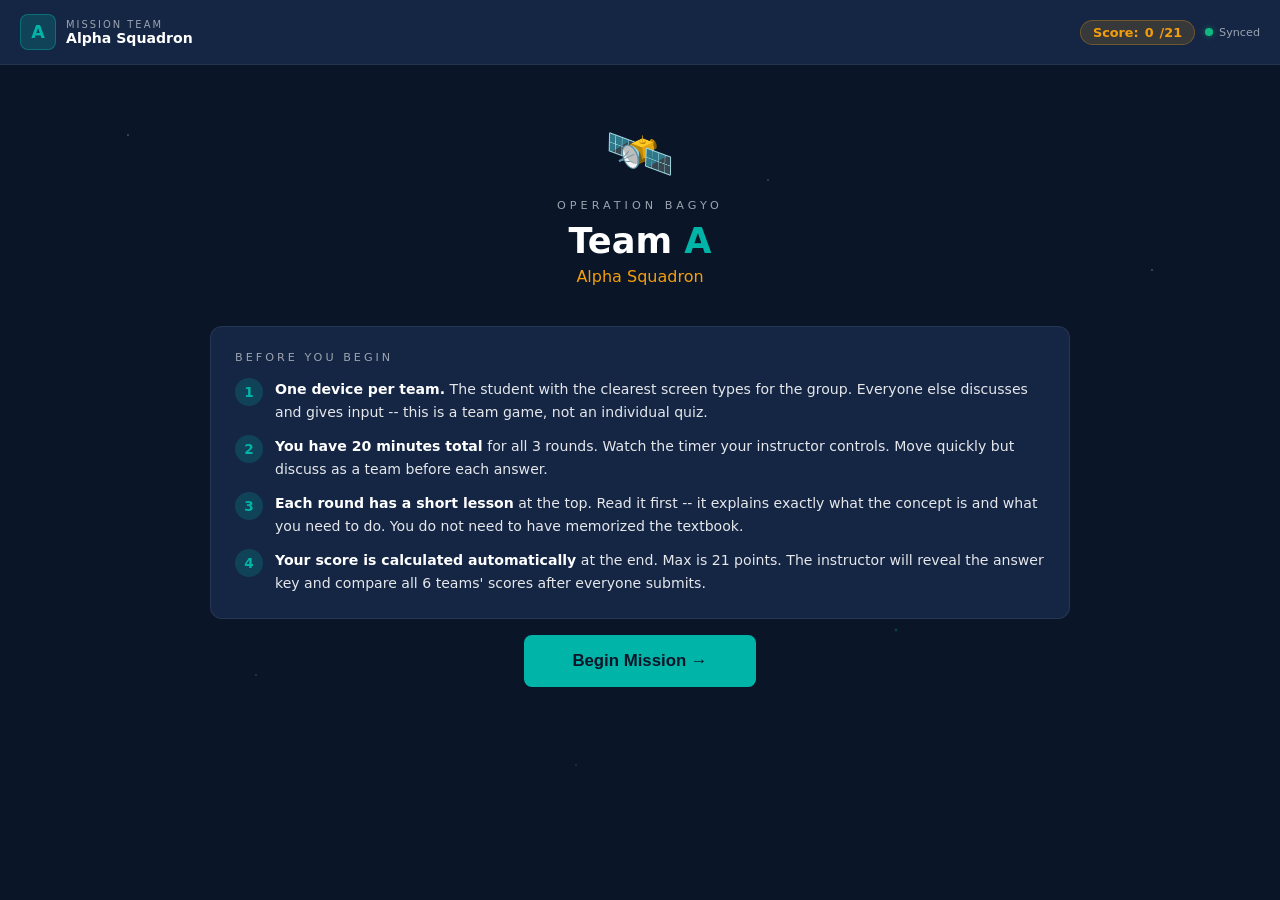
==== commit 391cb0e0: "Add files via upload" ====
--- a/team.html
+++ b/team.html
@@ -17,11 +17,7 @@
       top: 0;
       z-index: 10;
     }
-    .team-id-badge {
-      display: flex;
-      align-items: center;
-      gap: 10px;
-    }
+    .team-id-badge { display: flex; align-items: center; gap: 10px; }
     .team-letter-sm {
       width: 36px; height: 36px;
       border-radius: 8px;
@@ -30,36 +26,89 @@
       display: flex; align-items: center; justify-content: center;
       font-size: 1.1rem; font-weight: 900; color: var(--teal);
     }
-    .inline-timer {
-      font-size: 1.1rem;
-      font-weight: 700;
-      font-variant-numeric: tabular-nums;
-      color: var(--teal);
-      background: rgba(0,180,168,0.1);
-      padding: 6px 14px;
-      border-radius: 6px;
-    }
-    .inline-timer.warn { color: var(--amber); background: rgba(245,158,11,0.1); }
-    .inline-timer.danger { color: var(--red); background: rgba(239,68,68,0.1); animation: pulse 1s infinite; }
     .round-section { display: none; }
     .round-section.active { display: block; }
-    .nav-buttons {
+    .nav-buttons { display: flex; gap: 10px; margin-top: 20px; }
+    .score-pill {
+      display: inline-flex; align-items: center; gap: 6px;
+      background: rgba(245,158,11,0.15); border: 1px solid rgba(245,158,11,0.3);
+      padding: 4px 12px; border-radius: 20px;
+      font-size: 0.8rem; font-weight: 700; color: var(--amber);
+    }
+
+    /* ---- MINI LESSON CARD ---- */
+    .lesson-card {
+      background: linear-gradient(135deg, rgba(0,180,168,0.12), rgba(124,58,237,0.08));
+      border: 1px solid rgba(0,180,168,0.35);
+      border-radius: 14px;
+      padding: 24px;
+      margin-bottom: 20px;
+    }
+    .lesson-eyebrow {
+      font-size: 0.65rem;
+      font-weight: 800;
+      letter-spacing: 3px;
+      text-transform: uppercase;
+      color: var(--teal);
+      margin-bottom: 8px;
+    }
+    .lesson-title {
+      font-size: 1.3rem;
+      font-weight: 900;
+      color: var(--white);
+      margin-bottom: 12px;
+    }
+    .lesson-body {
+      font-size: 0.88rem;
+      color: var(--gray-200);
+      line-height: 1.75;
+      margin-bottom: 16px;
+    }
+    .lesson-body strong { color: var(--white); }
+    .lesson-example {
+      background: rgba(255,255,255,0.05);
+      border-left: 3px solid var(--amber);
+      border-radius: 0 8px 8px 0;
+      padding: 12px 14px;
+      font-size: 0.82rem;
+      color: var(--gray-200);
+      margin-bottom: 16px;
+      line-height: 1.6;
+    }
+    .lesson-example .ex-label {
+      font-size: 0.65rem;
+      font-weight: 800;
+      color: var(--amber);
+      letter-spacing: 2px;
+      text-transform: uppercase;
+      display: block;
+      margin-bottom: 4px;
+    }
+    .lesson-keypoints {
+      display: flex;
+      flex-direction: column;
+      gap: 6px;
+      margin-bottom: 16px;
+    }
+    .kp {
       display: flex;
       gap: 10px;
-      margin-top: 20px;
-    }
-    .score-pill {
-      display: inline-flex;
-      align-items: center;
-      gap: 6px;
-      background: rgba(245,158,11,0.15);
-      border: 1px solid rgba(245,158,11,0.3);
-      padding: 4px 12px;
-      border-radius: 20px;
-      font-size: 0.8rem;
-      font-weight: 700;
-      color: var(--amber);
-    }
+      align-items: flex-start;
+      font-size: 0.84rem;
+      color: var(--gray-200);
+    }
+    .kp-icon { color: var(--teal); flex-shrink: 0; margin-top: 2px; }
+
+    /* ---- FIELD HINTS ---- */
+    .field-hint {
+      font-size: 0.75rem;
+      color: var(--gray-400);
+      margin-top: 5px;
+      line-height: 1.5;
+    }
+    .field-hint strong { color: var(--amber); }
+
+    /* ---- WBS TILE TOGGLES ---- */
     .wbs-tile-toggle {
       background: var(--navy-light);
       border: 1px solid rgba(255,255,255,0.1);
@@ -68,54 +117,120 @@
       display: flex;
       align-items: center;
       gap: 10px;
-      cursor: pointer;
-      transition: all 0.2s;
       margin-bottom: 6px;
-    }
-    .wbs-tile-toggle:hover { border-color: var(--teal); }
-    .wbs-toggle-state {
-      display: flex;
-      gap: 6px;
-      margin-left: auto;
-    }
+      transition: border-color 0.2s;
+    }
+    .wbs-toggle-state { display: flex; gap: 6px; margin-left: auto; }
     .toggle-btn {
-      font-size: 0.65rem;
-      font-weight: 700;
-      padding: 3px 8px;
-      border-radius: 4px;
-      border: 1px solid;
-      cursor: pointer;
-      transition: all 0.15s;
-    }
-    .toggle-valid { border-color: var(--green); color: var(--green); background: transparent; }
+      font-size: 0.65rem; font-weight: 700;
+      padding: 3px 9px; border-radius: 4px; border: 1px solid;
+      cursor: pointer; transition: all 0.15s; background: transparent;
+    }
+    .toggle-valid { border-color: var(--green); color: var(--green); }
     .toggle-valid.active { background: var(--green); color: var(--navy); }
-    .toggle-trash { border-color: var(--red); color: var(--red); background: transparent; }
+    .toggle-trash { border-color: var(--red); color: var(--red); }
     .toggle-trash.active { background: var(--red); color: var(--white); }
-    .completion-check {
-      display: inline-flex;
-      align-items: center;
-      gap: 6px;
-      font-size: 0.75rem;
-      color: var(--green);
-      background: rgba(16,185,129,0.1);
-      padding: 4px 10px;
-      border-radius: 6px;
-      margin-left: 8px;
-    }
-    .section-number {
-      display: inline-flex;
-      align-items: center;
-      justify-content: center;
-      width: 26px; height: 26px;
-      border-radius: 50%;
-      font-size: 0.75rem;
-      font-weight: 800;
-      flex-shrink: 0;
-    }
-    .num-teal { background: rgba(0,180,168,0.2); color: var(--teal); }
-    .num-amber { background: rgba(245,158,11,0.2); color: var(--amber); }
-    .num-purple { background: rgba(124,58,237,0.2); color: var(--purple-light); }
-    .num-green { background: rgba(16,185,129,0.2); color: var(--green); }
+
+    /* ---- ANOMALY OPTIONS ---- */
+    .response-option {
+      background: rgba(255,255,255,0.04);
+      border: 2px solid rgba(255,255,255,0.1);
+      border-radius: 8px; padding: 14px 16px;
+      cursor: pointer; transition: all 0.2s;
+      display: flex; gap: 12px; align-items: flex-start;
+      margin-bottom: 8px;
+    }
+    .response-option:hover { border-color: var(--purple); background: rgba(124,58,237,0.08); }
+    .response-option.selected-accept { border-color: var(--teal); background: rgba(0,180,168,0.1); }
+    .response-option.selected-negotiate { border-color: var(--green); background: rgba(16,185,129,0.1); }
+    .response-option.selected-reject { border-color: var(--amber); background: rgba(245,158,11,0.08); }
+    .option-tag {
+      font-size: 0.65rem; font-weight: 800; letter-spacing: 2px;
+      padding: 3px 8px; border-radius: 4px; flex-shrink: 0; margin-top: 2px;
+    }
+    .tag-accept { background: rgba(0,180,168,0.2); color: var(--teal); }
+    .tag-negotiate { background: rgba(16,185,129,0.2); color: var(--green); }
+    .tag-reject { background: rgba(245,158,11,0.15); color: var(--amber); }
+    .option-text { font-size: 0.85rem; color: var(--gray-200); line-height: 1.5; }
+    .option-what-happens {
+      font-size: 0.75rem; color: var(--gray-400);
+      margin-top: 4px; font-style: italic;
+    }
+
+    /* ---- PRIORITY MATRIX ---- */
+    .priority-matrix {
+      display: grid;
+      grid-template-columns: 90px 1fr 1fr 1fr;
+      gap: 6px; margin: 12px 0;
+    }
+    .matrix-header {
+      font-size: 0.7rem; font-weight: 700; text-transform: uppercase;
+      letter-spacing: 1px; color: var(--gray-400); text-align: center; padding: 6px;
+    }
+    .matrix-row-label {
+      font-size: 0.85rem; font-weight: 600; color: var(--white);
+      display: flex; align-items: center;
+    }
+    .matrix-cell {
+      background: rgba(255,255,255,0.04);
+      border: 1.5px solid rgba(255,255,255,0.1);
+      border-radius: 6px; padding: 8px;
+      display: flex; align-items: center; justify-content: center;
+      cursor: pointer; transition: all 0.2s; min-height: 44px;
+      font-size: 0.75rem; color: var(--gray-400); font-weight: 600;
+    }
+    .matrix-cell:hover { border-color: var(--teal); background: rgba(0,180,168,0.1); }
+    .matrix-cell.selected-C { background: rgba(239,68,68,0.2); border-color: var(--red); color: var(--red); font-weight: 800; font-size: 1rem; }
+    .matrix-cell.selected-A { background: rgba(245,158,11,0.2); border-color: var(--amber); color: var(--amber); font-weight: 800; font-size: 1rem; }
+    .matrix-cell.selected-E { background: rgba(16,185,129,0.2); border-color: var(--green); color: var(--green); font-weight: 800; font-size: 1rem; }
+
+    /* ---- FEASIBILITY CHECKS ---- */
+    .feasibility-checks { display: grid; grid-template-columns: 1fr 1fr; gap: 8px; margin-top: 10px; }
+    .check-item {
+      display: flex; align-items: flex-start; gap: 10px;
+      background: rgba(255,255,255,0.04); border: 1px solid rgba(255,255,255,0.08);
+      border-radius: 8px; padding: 12px; cursor: pointer; transition: all 0.2s;
+      user-select: none;
+    }
+    .check-item:hover { border-color: var(--teal); }
+    .check-item.checked { border-color: var(--green); background: rgba(16,185,129,0.08); }
+    .check-box {
+      width: 22px; height: 22px; border-radius: 4px; border: 2px solid rgba(255,255,255,0.2);
+      display: flex; align-items: center; justify-content: center;
+      flex-shrink: 0; transition: all 0.2s; font-size: 0.85rem; margin-top: 1px;
+    }
+    .check-item.checked .check-box { background: var(--green); border-color: var(--green); }
+    .check-text { font-size: 0.82rem; color: var(--gray-200); line-height: 1.5; }
+    .check-text strong { color: var(--white); display: block; margin-bottom: 2px; }
+
+    /* ---- SCORE ---- */
+    .score-section {
+      background: rgba(245,158,11,0.08);
+      border: 1px solid rgba(245,158,11,0.25);
+      border-radius: 12px; padding: 20px;
+    }
+    .score-row {
+      display: flex; justify-content: space-between; align-items: center;
+      padding: 9px 0; border-bottom: 1px solid rgba(255,255,255,0.05);
+      font-size: 0.88rem;
+    }
+    .score-row:last-child { border-bottom: none; }
+
+    /* ---- BUDGET TABLE ---- */
+    .budget-table { width: 100%; border-collapse: collapse; font-size: 0.85rem; }
+    .budget-table th {
+      text-align: left; padding: 8px 10px;
+      font-size: 0.68rem; font-weight: 700; text-transform: uppercase;
+      letter-spacing: 1px; color: var(--gray-400);
+      border-bottom: 1px solid rgba(255,255,255,0.08);
+    }
+    .budget-table td { padding: 8px 10px; border-bottom: 1px solid rgba(255,255,255,0.04); vertical-align: middle; }
+    .budget-total-row td { font-weight: 700; color: var(--amber); border-top: 1px solid rgba(255,255,255,0.12) !important; padding-top: 12px !important; }
+
+    @media (max-width: 600px) {
+      .feasibility-checks { grid-template-columns: 1fr; }
+      .priority-matrix { grid-template-columns: 70px 1fr 1fr 1fr; }
+    }
   </style>
 </head>
 <body>
@@ -125,392 +240,523 @@
   <div class="team-id-badge">
     <div class="team-letter-sm" id="headerTeamLetter">?</div>
     <div>
-      <div style="font-size:0.65rem;color:var(--gray-400);letter-spacing:2px;">MISSION TEAM</div>
-      <div style="font-weight:700;font-size:0.9rem;" id="headerTeamName">Loading...</div>
+      <div style="font-size:0.62rem;color:var(--gray-400);letter-spacing:2px;">MISSION TEAM</div>
+      <div style="font-weight:700;font-size:0.88rem;" id="headerTeamName">Loading...</div>
     </div>
   </div>
   <div style="display:flex;align-items:center;gap:10px;">
     <span class="score-pill">Score: <span id="headerScore">0</span>/21</span>
     <div class="sync-status">
       <div class="sync-dot" id="syncDot"></div>
-      <span id="syncLabel">Offline</span>
+      <span id="syncLabel" style="font-size:0.7rem;color:var(--gray-400);">--</span>
     </div>
   </div>
 </div>
 
 <div class="container">
 
-  <!-- INTRO SCREEN -->
-  <div id="screen-intro">
-    <div style="text-align:center;padding:30px 0;">
-      <div style="font-size:3rem;margin-bottom:12px;">🛰️</div>
-      <div style="font-size:0.75rem;color:var(--gray-400);letter-spacing:4px;text-transform:uppercase;margin-bottom:8px;">Operation Bagyo</div>
-      <h1 style="font-size:2rem;font-weight:900;margin-bottom:6px;">Team <span id="introTeamLetter" class="text-teal">?</span></h1>
-      <div style="font-size:1rem;color:var(--amber);margin-bottom:16px;" id="introTeamName"></div>
-      <div style="max-width:480px;margin:0 auto;font-size:0.9rem;color:var(--gray-400);line-height:1.7;">
-        Your team has been assigned a satellite mission by the Philippine Space Agency. You have 20 minutes to plan it, fund it, and handle the unexpected.<br><br>
-        <strong style="color:var(--white);">One device per team is enough.</strong> Discuss together and enter answers as a group.
-      </div>
-      <div class="mt-24">
-        <button class="btn btn-teal btn-lg" onclick="startGame()">
-          Begin Mission &rarr;
-        </button>
-      </div>
-    </div>
-  </div>
-
-  <!-- ROUND 1: PROJECT CHARTER -->
-  <div id="screen-round1" class="round-section">
-    <div class="steps-bar">
-      <div class="step-dot active" id="s1"></div>
-      <div class="step-dot" id="s2a"></div>
-      <div class="step-dot" id="s2b"></div>
-      <div class="step-dot" id="s3"></div>
-      <div class="step-dot" id="sfin"></div>
-    </div>
-    <div class="step-label">Round 1 of 3</div>
-    <div class="step-title">Project Charter <span class="text-gray">&amp; Scope</span></div>
-
-    <div class="alert alert-info mt-12">
-      <span>📋</span>
-      <span>Read your Scenario Card carefully. All answers must come from the card plus your team's decisions.</span>
-    </div>
-
-    <!-- Scenario display -->
-    <div class="scenario-box" id="scenarioBox"></div>
-
-    <!-- Section 1A: Charter -->
-    <div class="card">
-      <div class="card-header">
-        <div class="card-icon icon-teal"><span class="section-number num-teal">1A</span></div>
+<!-- ===================== INTRO ===================== -->
+<div id="screen-intro">
+  <div style="text-align:center;padding:36px 0 20px;">
+    <div style="font-size:3.5rem;margin-bottom:12px;">🛰️</div>
+    <div style="font-size:0.7rem;color:var(--gray-400);letter-spacing:4px;text-transform:uppercase;margin-bottom:8px;">Operation Bagyo</div>
+    <h1 style="font-size:2.2rem;font-weight:900;margin-bottom:6px;">Team <span id="introTeamLetter" class="text-teal">?</span></h1>
+    <div style="font-size:1rem;color:var(--amber);margin-bottom:20px;" id="introTeamName"></div>
+  </div>
+
+  <div class="card">
+    <div style="font-size:0.7rem;color:var(--gray-400);letter-spacing:3px;text-transform:uppercase;margin-bottom:14px;">Before You Begin</div>
+    <div style="display:flex;flex-direction:column;gap:12px;">
+      <div style="display:flex;gap:12px;align-items:flex-start;">
+        <div style="min-width:28px;height:28px;border-radius:50%;background:rgba(0,180,168,0.2);color:var(--teal);font-weight:800;font-size:0.85rem;display:flex;align-items:center;justify-content:center;flex-shrink:0;">1</div>
+        <div style="font-size:0.88rem;color:var(--gray-200);line-height:1.6;"><strong style="color:var(--white);">One device per team.</strong> The student with the clearest screen types for the group. Everyone else discusses and gives input -- this is a team game, not an individual quiz.</div>
+      </div>
+      <div style="display:flex;gap:12px;align-items:flex-start;">
+        <div style="min-width:28px;height:28px;border-radius:50%;background:rgba(0,180,168,0.2);color:var(--teal);font-weight:800;font-size:0.85rem;display:flex;align-items:center;justify-content:center;flex-shrink:0;">2</div>
+        <div style="font-size:0.88rem;color:var(--gray-200);line-height:1.6;"><strong style="color:var(--white);">You have 20 minutes total</strong> for all 3 rounds. Watch the timer your instructor controls. Move quickly but discuss as a team before each answer.</div>
+      </div>
+      <div style="display:flex;gap:12px;align-items:flex-start;">
+        <div style="min-width:28px;height:28px;border-radius:50%;background:rgba(0,180,168,0.2);color:var(--teal);font-weight:800;font-size:0.85rem;display:flex;align-items:center;justify-content:center;flex-shrink:0;">3</div>
+        <div style="font-size:0.88rem;color:var(--gray-200);line-height:1.6;"><strong style="color:var(--white);">Each round has a short lesson</strong> at the top. Read it first -- it explains exactly what the concept is and what you need to do. You do not need to have memorized the textbook.</div>
+      </div>
+      <div style="display:flex;gap:12px;align-items:flex-start;">
+        <div style="min-width:28px;height:28px;border-radius:50%;background:rgba(0,180,168,0.2);color:var(--teal);font-weight:800;font-size:0.85rem;display:flex;align-items:center;justify-content:center;flex-shrink:0;">4</div>
+        <div style="font-size:0.88rem;color:var(--gray-200);line-height:1.6;"><strong style="color:var(--white);">Your score is calculated automatically</strong> at the end. Max is 21 points. The instructor will reveal the answer key and compare all 6 teams' scores after everyone submits.</div>
+      </div>
+    </div>
+  </div>
+
+  <div class="mt-16" style="text-align:center;">
+    <button class="btn btn-teal btn-lg" onclick="startGame()" style="padding:16px 48px;font-size:1.05rem;">
+      Begin Mission &rarr;
+    </button>
+  </div>
+</div>
+
+<!-- ===================== ROUND 1 LESSON ===================== -->
+<div id="screen-lesson1" class="round-section">
+  <div class="steps-bar" style="display:flex;gap:6px;margin-bottom:20px;">
+    <div class="step-dot active"></div><div class="step-dot"></div><div class="step-dot"></div><div class="step-dot"></div><div class="step-dot"></div>
+  </div>
+
+  <div class="lesson-card">
+    <div class="lesson-eyebrow">Round 1 Lesson &bull; 3 mins</div>
+    <div class="lesson-title">What is a Project Charter?</div>
+    <div class="lesson-body">
+      Before any project officially starts, someone in authority must say: <strong>"Yes, this project is approved. Here is what it is, how long it takes, and how much we're spending."</strong> That document is the <strong>Project Charter</strong>.
+      <br><br>
+      Think of it like the government issuing a mandate: "DOST authorizes PhilSpace to build a climate satellite, with a budget of PHP 2.8 Billion, to be done within 18 months." Without that document, no one has the authority to spend money or assign people.
+      <br><br>
+      The charter also sets <strong>constraints</strong> -- what is fixed versus what can flex. Imagine three dials: <strong>Cost, Time, and Scope</strong>. For any given project, one dial is locked (Constrain), one can bend a little (Accept), and one you actually want to push further if possible (Enhance). You cannot lock all three -- something always has to give.
+    </div>
+    <div class="lesson-example">
+      <span class="ex-label">Real-world example</span>
+      The Metro Manila Subway was given a fixed government budget (Cost = Constrain) and a flexible scope (fewer stations is okay if needed), while the timeline is something they want to beat if possible (Time = Enhance).
+    </div>
+    <div class="lesson-keypoints">
+      <div class="kp"><span class="kp-icon">✦</span><span>The <strong>Project Manager (PM)</strong> is the person responsible for delivering the mission. Pick one team member for this role.</span></div>
+      <div class="kp"><span class="kp-icon">✦</span><span>The <strong>Sponsor</strong> is the executive or agency who approved and funded it. Your Scenario Card names them.</span></div>
+      <div class="kp"><span class="kp-icon">✦</span><span><strong>Feasibility</strong> means asking: before we commit, is this actually doable? You check Technical (can it be built?), Financial (can we afford it?), Schedule (can we do it in time?), and Political/Legal (do we have permission?).</span></div>
+    </div>
+    <button class="btn btn-teal btn-full" onclick="goToRound('1')">I understand -- start Round 1 &rarr;</button>
+  </div>
+</div>
+
+<!-- ===================== ROUND 1: CHARTER ===================== -->
+<div id="screen-round1" class="round-section">
+  <div class="steps-bar" style="display:flex;gap:6px;margin-bottom:16px;">
+    <div class="step-dot active"></div><div class="step-dot"></div><div class="step-dot"></div><div class="step-dot"></div><div class="step-dot"></div>
+  </div>
+  <div style="font-size:0.7rem;color:var(--gray-400);letter-spacing:3px;text-transform:uppercase;margin-bottom:4px;">Round 1 of 3 &bull; Charter &amp; Scope</div>
+  <div style="font-size:1.5rem;font-weight:900;margin-bottom:16px;">Project Charter</div>
+
+  <!-- Scenario Card -->
+  <div class="scenario-box" id="scenarioBox">
+    <div style="font-size:0.7rem;color:var(--teal);letter-spacing:3px;text-transform:uppercase;margin-bottom:6px;">Your Mission Scenario</div>
+  </div>
+
+  <!-- 1A: Charter Fields -->
+  <div class="card">
+    <div style="display:flex;align-items:center;gap:10px;margin-bottom:16px;">
+      <div style="width:32px;height:32px;border-radius:8px;background:rgba(0,180,168,0.2);display:flex;align-items:center;justify-content:center;font-weight:800;color:var(--teal);flex-shrink:0;">1A</div>
+      <div>
+        <div style="font-weight:700;font-size:1rem;">Fill in the Mission Charter</div>
+        <div style="font-size:0.78rem;color:var(--gray-400);">Use your Scenario Card above. Answers must match what's on the card.</div>
+      </div>
+    </div>
+
+    <div class="form-group">
+      <label>WHAT &mdash; Mission Objective</label>
+      <textarea id="charter_what" placeholder="Write what the satellite will do..." rows="2"></textarea>
+      <div class="field-hint">Copy from the Scenario Card above. Example: <strong>"Deploy a climate monitoring satellite to track typhoon formation patterns in the Philippine Sea."</strong></div>
+    </div>
+
+    <div class="form-group">
+      <label>WHEN &mdash; Target Timeline</label>
+      <input type="text" id="charter_when" placeholder="e.g. 18 months">
+      <div class="field-hint">The number of months listed on your Scenario Card. Just type the number + "months."</div>
+    </div>
+
+    <div class="form-group">
+      <label>HOW MUCH &mdash; Approved Budget</label>
+      <input type="text" id="charter_budget" placeholder="e.g. PHP 2.8 Billion">
+      <div class="field-hint">Exact budget from your Scenario Card. Always start with <strong>PHP</strong>. Example: <strong>PHP 2.8 Billion</strong></div>
+    </div>
+
+    <div class="form-group">
+      <label>PROJECT MANAGER &mdash; Who on your team leads this mission</label>
+      <input type="text" id="charter_pm" placeholder="Type one team member's name">
+      <div class="field-hint">Pick any team member. This is just for the exercise -- it can be anyone.</div>
+    </div>
+
+    <div class="form-group">
+      <label>SPONSOR &mdash; Who authorized this mission</label>
+      <input type="text" id="charter_sponsor" placeholder="Government agency from your Scenario Card">
+      <div class="field-hint">This is listed on your Scenario Card as "Sponsor." Example: <strong>Department of Science and Technology (DOST)</strong></div>
+    </div>
+  </div>
+
+  <!-- 1B: Priority Matrix -->
+  <div class="card">
+    <div style="display:flex;align-items:center;gap:10px;margin-bottom:12px;">
+      <div style="width:32px;height:32px;border-radius:8px;background:rgba(245,158,11,0.2);display:flex;align-items:center;justify-content:center;font-weight:800;color:var(--amber);flex-shrink:0;">1B</div>
+      <div>
+        <div style="font-weight:700;font-size:1rem;">Priority Matrix</div>
+        <div style="font-size:0.78rem;color:var(--gray-400);">Your Scenario Card has a "Priority Note" -- use it to fill this in.</div>
+      </div>
+    </div>
+
+    <div class="alert alert-info mb-16" style="margin-bottom:14px;">
+      <span>📌</span>
+      <div style="font-size:0.82rem;">
+        For each row, click exactly <strong>one box</strong>: <span style="color:var(--red);font-weight:700;">C = Constrain</span> (fixed, cannot change), <span style="color:var(--amber);font-weight:700;">A = Accept</span> (okay to flex), <span style="color:var(--green);font-weight:700;">E = Enhance</span> (push it to be even better).
+        <br>Each letter (C, A, E) should appear <strong>exactly once</strong> across the three rows.
+      </div>
+    </div>
+
+    <div class="priority-matrix">
+      <div class="matrix-header"></div>
+      <div class="matrix-header" style="color:var(--red);">C<br><span style="font-size:0.6rem;font-weight:400;color:var(--gray-400);">Constrain</span></div>
+      <div class="matrix-header" style="color:var(--amber);">A<br><span style="font-size:0.6rem;font-weight:400;color:var(--gray-400);">Accept</span></div>
+      <div class="matrix-header" style="color:var(--green);">E<br><span style="font-size:0.6rem;font-weight:400;color:var(--gray-400);">Enhance</span></div>
+
+      <div class="matrix-row-label">Cost</div>
+      <div class="matrix-cell" data-row="cost" data-val="C" onclick="selectMatrix('cost','C')">C</div>
+      <div class="matrix-cell" data-row="cost" data-val="A" onclick="selectMatrix('cost','A')">A</div>
+      <div class="matrix-cell" data-row="cost" data-val="E" onclick="selectMatrix('cost','E')">E</div>
+
+      <div class="matrix-row-label">Time</div>
+      <div class="matrix-cell" data-row="time" data-val="C" onclick="selectMatrix('time','C')">C</div>
+      <div class="matrix-cell" data-row="time" data-val="A" onclick="selectMatrix('time','A')">A</div>
+      <div class="matrix-cell" data-row="time" data-val="E" onclick="selectMatrix('time','E')">E</div>
+
+      <div class="matrix-row-label">Scope</div>
+      <div class="matrix-cell" data-row="scope" data-val="C" onclick="selectMatrix('scope','C')">C</div>
+      <div class="matrix-cell" data-row="scope" data-val="A" onclick="selectMatrix('scope','A')">A</div>
+      <div class="matrix-cell" data-row="scope" data-val="E" onclick="selectMatrix('scope','E')">E</div>
+    </div>
+
+    <div style="margin-top:10px;font-size:0.75rem;color:var(--gray-400);">
+      Tip: Read the "Priority Note" on your Scenario Card above. It tells you which constraint is fixed for your specific mission.
+    </div>
+
+    <div id="matrixWarning" class="mt-12" style="display:none;">
+      <div class="alert alert-warning">
+        <span>⚠️</span>
+        <span id="matrixWarningText"></span>
+      </div>
+    </div>
+  </div>
+
+  <!-- 1C: Feasibility -->
+  <div class="card">
+    <div style="display:flex;align-items:center;gap:10px;margin-bottom:12px;">
+      <div style="width:32px;height:32px;border-radius:8px;background:rgba(16,185,129,0.2);display:flex;align-items:center;justify-content:center;font-weight:800;color:var(--green);flex-shrink:0;">1C</div>
+      <div>
+        <div style="font-weight:700;font-size:1rem;">Feasibility Check</div>
+        <div style="font-size:0.78rem;color:var(--gray-400);">Before committing to the mission, which of these can your team confirm? Check at least 2.</div>
+      </div>
+    </div>
+
+    <div class="feasibility-checks">
+      <div class="check-item" onclick="toggleFeasibility('technical')" id="feas-technical">
+        <div class="check-box" id="cb-technical"></div>
+        <div class="check-text">
+          <strong>Technical</strong>
+          The technology needed for this satellite exists or can be developed in the timeline.
+        </div>
+      </div>
+      <div class="check-item" onclick="toggleFeasibility('financial')" id="feas-financial">
+        <div class="check-box" id="cb-financial"></div>
+        <div class="check-text">
+          <strong>Financial</strong>
+          The approved budget is realistic to complete this mission.
+        </div>
+      </div>
+      <div class="check-item" onclick="toggleFeasibility('schedule')" id="feas-schedule">
+        <div class="check-box" id="cb-schedule"></div>
+        <div class="check-text">
+          <strong>Schedule</strong>
+          The timeline on the Scenario Card is achievable with proper resourcing.
+        </div>
+      </div>
+      <div class="check-item" onclick="toggleFeasibility('political')" id="feas-political">
+        <div class="check-box" id="cb-political"></div>
+        <div class="check-text">
+          <strong>Political / Legal</strong>
+          There is government approval and legal clearance to proceed.
+        </div>
+      </div>
+    </div>
+    <div class="field-hint mt-8">Check the ones that apply to your mission. There's no single right answer here -- justify your choices to your team.</div>
+  </div>
+
+  <div class="nav-buttons">
+    <button class="btn btn-teal" style="flex:1;padding:14px;" onclick="goToLesson('2a')">
+      Done with Round 1 &rarr; Go to Round 2A
+    </button>
+  </div>
+</div>
+
+<!-- ===================== ROUND 2A LESSON ===================== -->
+<div id="screen-lesson2a" class="round-section">
+  <div class="steps-bar" style="display:flex;gap:6px;margin-bottom:20px;">
+    <div class="step-dot done"></div><div class="step-dot active"></div><div class="step-dot"></div><div class="step-dot"></div><div class="step-dot"></div>
+  </div>
+
+  <div class="lesson-card">
+    <div class="lesson-eyebrow">Round 2A Lesson &bull; 2 mins</div>
+    <div class="lesson-title">What is a Work Breakdown Structure (WBS)?</div>
+    <div class="lesson-body">
+      A WBS is how you take a big project and <strong>break it down into smaller, manageable pieces of work</strong>. Think of it like a family tree, but for work. At the top is the whole project. Below that are the <strong>major deliverables</strong> -- the big outputs you will produce. Below those are <strong>work packages</strong> -- the specific tasks assigned to a team.
+      <br><br>
+      The key rule: <strong>every item in the WBS must be a real deliverable or task of the project.</strong> Things like "team lunch" or "office renovation" are not satellite mission deliverables -- they do not belong in the WBS.
+    </div>
+    <div class="lesson-example">
+      <span class="ex-label">How to tell them apart</span>
+      <strong style="color:var(--teal);">Level 1 - Major Deliverable:</strong> The big output. Examples: "Satellite Assembly" (you will have a finished satellite), "Ground Station Setup" (you will have a working ground station), "Mission Operations" (you will have an ongoing ops capability).<br><br>
+      <strong style="color:var(--purple-light);">Level 2 - Work Package:</strong> A specific task. Examples: "Payload Integration" (bolting sensors into the satellite), "Software Development" (writing the control software), "Antenna Installation" (physical antenna work).
+    </div>
+    <div class="lesson-keypoints">
+      <div class="kp"><span class="kp-icon">✦</span><span>Look at all 12 tiles on your table. <strong>8 are valid</strong> satellite mission work items. <strong>4 are red herrings</strong> -- things that sound official but are not actual project deliverables.</span></div>
+      <div class="kp"><span class="kp-icon">✦</span><span>Ask yourself: <em>"Is this something PhilSpace actually needs to BUILD or DO to launch the satellite?"</em> If yes, it's valid. If it's more of an office management or HR activity, it's a red herring.</span></div>
+      <div class="kp"><span class="kp-icon">✦</span><span>Discuss as a team before marking each tile. You do not need to agree immediately -- debate is the point.</span></div>
+    </div>
+    <button class="btn btn-teal btn-full" onclick="goToRound('2a')">I understand -- start the WBS Sort &rarr;</button>
+  </div>
+</div>
+
+<!-- ===================== ROUND 2A: WBS ===================== -->
+<div id="screen-round2a" class="round-section">
+  <div class="steps-bar" style="display:flex;gap:6px;margin-bottom:16px;">
+    <div class="step-dot done"></div><div class="step-dot active"></div><div class="step-dot"></div><div class="step-dot"></div><div class="step-dot"></div>
+  </div>
+  <div style="font-size:0.7rem;color:var(--gray-400);letter-spacing:3px;text-transform:uppercase;margin-bottom:4px;">Round 2A of 3 &bull; WBS Sort</div>
+  <div style="font-size:1.5rem;font-weight:900;margin-bottom:16px;">Work Breakdown Structure</div>
+
+  <div class="alert alert-warning">
+    <span>🃏</span>
+    <div style="font-size:0.85rem;">
+      <strong>Your task:</strong> For each of the 12 WBS tiles below, decide as a team whether it belongs in your satellite project (VALID) or does not belong (DISCARD). Click the buttons to mark each one. All 12 must be marked before you can proceed.
+    </div>
+  </div>
+
+  <div class="card mt-12">
+    <div style="font-size:0.78rem;color:var(--gray-400);margin-bottom:14px;line-height:1.6;">
+      Ask for each tile: <em>"Is this a real piece of work we need to deliver the satellite mission?"</em> If yes, click VALID. If it's not related to building or operating the satellite, click DISCARD.
+    </div>
+    <div id="tileList"></div>
+    <div id="tileProgress" style="margin-top:12px;font-size:0.78rem;color:var(--gray-400);"></div>
+  </div>
+
+  <div class="nav-buttons">
+    <button class="btn btn-outline" onclick="goToLesson('1')">&#8592; Back</button>
+    <button class="btn btn-teal" style="flex:1;padding:14px;" onclick="goToLesson('2b')">
+      Done sorting &rarr; Set Budget
+    </button>
+  </div>
+</div>
+
+<!-- ===================== ROUND 2B LESSON ===================== -->
+<div id="screen-lesson2b" class="round-section">
+  <div class="steps-bar" style="display:flex;gap:6px;margin-bottom:20px;">
+    <div class="step-dot done"></div><div class="step-dot done"></div><div class="step-dot active"></div><div class="step-dot"></div><div class="step-dot"></div>
+  </div>
+
+  <div class="lesson-card">
+    <div class="lesson-eyebrow">Round 2B Lesson &bull; 2 mins</div>
+    <div class="lesson-title">What is Cost Estimation and Budgeting?</div>
+    <div class="lesson-body">
+      Once you know WHAT needs to be done (the WBS), you need to figure out HOW MUCH each piece costs. This is called <strong>cost estimation</strong>. Add all the estimates together and you get the <strong>project budget</strong>.
+      <br><br>
+      In real projects, costs are not known exactly in advance -- they are <strong>ranges</strong>. You pick a number somewhere in that range based on your best judgment. The goal is to stay within your approved budget. <strong>Underestimating is risky</strong> (you run out of money). <strong>Overestimating wastes resources</strong> that could go elsewhere.
+    </div>
+    <div class="lesson-example">
+      <span class="ex-label">How to approach this</span>
+      Each valid tile shows a cost range in PHP Millions. Example: "Payload Integration: PHP 280M - 340M." You decide where in that range to estimate -- PHP 280M (conservative), PHP 310M (midpoint), or PHP 340M (high end). Your total across all 8 valid tiles should ideally stay within your mission's approved budget.
+    </div>
+    <div class="lesson-keypoints">
+      <div class="kp"><span class="kp-icon">✦</span><span>Only budget the tiles you marked as <strong>VALID</strong> in Round 2A. Discarded tiles are not in scope.</span></div>
+      <div class="kp"><span class="kp-icon">✦</span><span>Enter amounts in <strong>PHP Millions</strong>. If the range is PHP 280M-340M, enter a number between 280 and 340.</span></div>
+      <div class="kp"><span class="kp-icon">✦</span><span>The running total at the bottom updates as you type. Try to keep it close to your scenario's approved budget.</span></div>
+    </div>
+    <button class="btn btn-teal btn-full" onclick="goToRound('2b')">I understand -- start budgeting &rarr;</button>
+  </div>
+</div>
+
+<!-- ===================== ROUND 2B: BUDGET ===================== -->
+<div id="screen-round2b" class="round-section">
+  <div class="steps-bar" style="display:flex;gap:6px;margin-bottom:16px;">
+    <div class="step-dot done"></div><div class="step-dot done"></div><div class="step-dot active"></div><div class="step-dot"></div><div class="step-dot"></div>
+  </div>
+  <div style="font-size:0.7rem;color:var(--gray-400);letter-spacing:3px;text-transform:uppercase;margin-bottom:4px;">Round 2B of 3 &bull; Budget</div>
+  <div style="font-size:1.5rem;font-weight:900;margin-bottom:16px;">Mission Budget</div>
+
+  <div style="background:rgba(0,180,168,0.08);border:1px solid rgba(0,180,168,0.2);border-radius:10px;padding:14px 16px;margin-bottom:16px;">
+    <div style="font-size:0.7rem;color:var(--teal);letter-spacing:2px;text-transform:uppercase;margin-bottom:4px;">Your Mission Budget Cap</div>
+    <div style="font-size:1.3rem;font-weight:800;" id="budgetCap">--</div>
+    <div style="font-size:0.75rem;color:var(--gray-400);margin-top:2px;">Try to keep your total estimate close to this figure.</div>
+  </div>
+
+  <div class="card">
+    <div style="font-weight:700;font-size:1rem;margin-bottom:6px;">Enter Your Cost Estimates</div>
+    <div style="font-size:0.78rem;color:var(--gray-400);margin-bottom:14px;">Enter a number in PHP Millions for each work package. Stay within the range shown. Only your VALID tiles appear here.</div>
+
+    <table class="budget-table">
+      <thead>
+        <tr>
+          <th>#</th>
+          <th>Work Package</th>
+          <th>Cost Range (PHP M)</th>
+          <th>Your Estimate (PHP M)</th>
+        </tr>
+      </thead>
+      <tbody id="budgetRows"></tbody>
+      <tfoot>
+        <tr class="budget-total-row">
+          <td colspan="3" style="text-align:right;padding-right:16px;font-size:0.82rem;">TOTAL</td>
+          <td><strong id="budgetTotal" style="font-size:1.15rem;">0</strong><span style="font-size:0.7rem;color:var(--gray-400);"> M PHP</span></td>
+        </tr>
+      </tfoot>
+    </table>
+    <div class="mt-12" id="budgetWarning"></div>
+  </div>
+
+  <div class="nav-buttons">
+    <button class="btn btn-outline" onclick="goToLesson('2a')">&#8592; Back</button>
+    <button class="btn btn-teal" style="flex:1;padding:14px;" onclick="goToLesson('3')">
+      Done with Budget &rarr; Handle Anomaly
+    </button>
+  </div>
+</div>
+
+<!-- ===================== ROUND 3 LESSON ===================== -->
+<div id="screen-lesson3" class="round-section">
+  <div class="steps-bar" style="display:flex;gap:6px;margin-bottom:20px;">
+    <div class="step-dot done"></div><div class="step-dot done"></div><div class="step-dot done"></div><div class="step-dot active"></div><div class="step-dot"></div>
+  </div>
+
+  <div class="lesson-card">
+    <div class="lesson-eyebrow">Round 3 Lesson &bull; 2 mins</div>
+    <div class="lesson-title">What is Risk and Project Change Management?</div>
+    <div class="lesson-body">
+      No project goes exactly as planned. Unexpected events -- called <strong>risks or anomalies</strong> -- happen. When they do, the Project Manager has three basic options:
+    </div>
+    <div style="display:flex;flex-direction:column;gap:8px;margin-bottom:16px;">
+      <div style="background:rgba(0,180,168,0.08);border:1px solid rgba(0,180,168,0.2);border-radius:8px;padding:12px 14px;">
+        <div style="font-weight:800;color:var(--teal);margin-bottom:4px;">ACCEPT</div>
+        <div style="font-size:0.82rem;color:var(--gray-200);">Deal with it as-is. Take the hit -- whether that's extra cost, a delay, or reduced scope. Sometimes this is the fastest path forward, but it may set a bad precedent.</div>
+      </div>
+      <div style="background:rgba(16,185,129,0.08);border:1px solid rgba(16,185,129,0.2);border-radius:8px;padding:12px 14px;">
+        <div style="font-weight:800;color:var(--green);margin-bottom:4px;">NEGOTIATE</div>
+        <div style="font-size:0.82rem;color:var(--gray-200);">Find a middle ground. This is almost always the best project management answer -- you reduce the impact by sharing it, delaying it partially, or finding a creative alternative that costs less than full acceptance.</div>
+      </div>
+      <div style="background:rgba(245,158,11,0.08);border:1px solid rgba(245,158,11,0.2);border-radius:8px;padding:12px 14px;">
+        <div style="font-weight:800;color:var(--amber);margin-bottom:4px;">REJECT</div>
+        <div style="font-size:0.82rem;color:var(--gray-200);">Push back and refuse the change or demand. Sometimes justified, but often risky -- it doesn't make the problem go away and can damage relationships with stakeholders.</div>
+      </div>
+    </div>
+    <div class="lesson-example">
+      <span class="ex-label">Scoring tip</span>
+      You earn MORE points if your justification names a <strong>specific PHP amount</strong> (e.g. "this saves PHP 40M compared to the ACCEPT option") and identifies which <strong>constraint is affected</strong> (Cost, Time, or Scope). Vague answers like "it's the best choice" earn fewer points.
+    </div>
+    <button class="btn btn-teal btn-full" onclick="goToRound('3')">I understand -- handle the anomaly &rarr;</button>
+  </div>
+</div>
+
+<!-- ===================== ROUND 3: ANOMALY ===================== -->
+<div id="screen-round3" class="round-section">
+  <div class="steps-bar" style="display:flex;gap:6px;margin-bottom:16px;">
+    <div class="step-dot done"></div><div class="step-dot done"></div><div class="step-dot done"></div><div class="step-dot active"></div><div class="step-dot"></div>
+  </div>
+  <div style="font-size:0.7rem;color:var(--gray-400);letter-spacing:3px;text-transform:uppercase;margin-bottom:4px;">Round 3 of 3 &bull; Risk Response</div>
+  <div style="font-size:1.5rem;font-weight:900;margin-bottom:16px;">Mission Anomaly</div>
+
+  <div id="anomalyDisplay"></div>
+
+  <div class="card">
+    <div style="font-weight:700;font-size:1rem;margin-bottom:6px;">Justify Your Choice</div>
+    <div style="font-size:0.78rem;color:var(--amber);margin-bottom:10px;background:rgba(245,158,11,0.08);padding:8px 12px;border-radius:6px;">
+      To earn full points: mention the <strong>specific PHP amount</strong> from the options above, and name which constraint (Cost, Time, or Scope) is most affected.
+    </div>
+    <div class="form-group">
+      <label>Why did your team choose this response?</label>
+      <textarea id="anomalyJustification" placeholder="Example: We chose NEGOTIATE because it saves PHP 40M compared to ACCEPT and only delays by 2 months, keeping us within our cost constraint while still resolving the problem..." rows="4"></textarea>
+    </div>
+  </div>
+
+  <div class="nav-buttons">
+    <button class="btn btn-outline" onclick="goToLesson('2b')">&#8592; Back</button>
+    <button class="btn btn-amber" style="flex:1;padding:14px;font-size:1rem;" onclick="submitFinal()">
+      Submit Mission &rarr;
+    </button>
+  </div>
+</div>
+
+<!-- ===================== FINAL SCORE ===================== -->
+<div id="screen-final" class="round-section">
+  <div style="text-align:center;padding:24px 0 12px;">
+    <div style="font-size:3rem;margin-bottom:10px;">🏆</div>
+    <div style="font-size:0.7rem;color:var(--gray-400);letter-spacing:4px;text-transform:uppercase;margin-bottom:6px;">Mission Complete</div>
+    <h2 style="font-size:2rem;font-weight:900;">Your Score</h2>
+  </div>
+
+  <div class="card">
+    <div class="score-section">
+      <div class="score-row">
+        <div style="color:var(--gray-200);">1A - Charter Fields (WHAT, WHEN, HOW MUCH)</div>
+        <div style="font-weight:700;color:var(--teal);" id="s_charter">0/3</div>
+      </div>
+      <div class="score-row">
+        <div style="color:var(--gray-200);">1B - Priority Matrix</div>
+        <div style="font-weight:700;color:var(--teal);" id="s_priority">0/2</div>
+      </div>
+      <div class="score-row">
+        <div style="color:var(--gray-200);">1C - Feasibility Checks</div>
+        <div style="font-weight:700;color:var(--teal);" id="s_feasibility">0/2</div>
+      </div>
+      <div class="score-row">
+        <div style="color:var(--gray-200);">2A - WBS Tile Sort</div>
+        <div style="font-weight:700;color:var(--amber);" id="s_wbs">0/5</div>
+      </div>
+      <div class="score-row">
+        <div style="color:var(--gray-200);">2B - Budget Estimation</div>
+        <div style="font-weight:700;color:var(--amber);" id="s_budget">0/5</div>
+      </div>
+      <div class="score-row">
+        <div style="color:var(--gray-200);">3 - Anomaly Response</div>
+        <div style="font-weight:700;color:var(--purple-light);" id="s_anomaly">0/4</div>
+      </div>
+      <div class="divider"></div>
+      <div class="score-row" style="padding:12px 0;">
+        <div style="font-size:1.1rem;font-weight:800;">TOTAL</div>
         <div>
-          <div class="card-title">Project Charter</div>
-          <div class="card-subtitle">Fill in the mission essentials from your Scenario Card</div>
+          <span style="font-size:2rem;font-weight:900;color:var(--amber);" id="s_total">0</span>
+          <span style="font-size:0.8rem;color:var(--gray-400);">/21</span>
         </div>
       </div>
-
-      <div class="form-group">
-        <label>WHAT - Mission Objective (what will the satellite do?)</label>
-        <textarea id="charter_what" placeholder="e.g. Deploy a climate monitoring satellite to track typhoon formation..." rows="2"></textarea>
-      </div>
-
-      <div class="form-group">
-        <label>WHEN - Target Timeline</label>
-        <input type="text" id="charter_when" placeholder="e.g. 18 months from contract signing">
-      </div>
-
-      <div class="form-group">
-        <label>HOW MUCH - Approved Budget (PHP)</label>
-        <input type="text" id="charter_budget" placeholder="e.g. PHP 2.8 Billion">
-      </div>
-
-      <div class="form-group">
-        <label>PROJECT MANAGER - Who on your team leads this mission</label>
-        <input type="text" id="charter_pm" placeholder="Team member's name">
-      </div>
-
-      <div class="form-group">
-        <label>SPONSOR - Who authorized this mission (from Scenario Card)</label>
-        <input type="text" id="charter_sponsor" placeholder="Government agency from your scenario">
-      </div>
-    </div>
-
-    <!-- Section 1B: Priority Matrix -->
-    <div class="card">
-      <div class="card-header">
-        <div class="card-icon icon-amber"><span class="section-number num-amber">1B</span></div>
-        <div>
-          <div class="card-title">Priority Matrix</div>
-          <div class="card-subtitle">For each constraint, mark: C = Constrain &bull; A = Accept &bull; E = Enhance</div>
-        </div>
-      </div>
-
-      <div class="priority-matrix">
-        <div class="matrix-header"></div>
-        <div class="matrix-header" style="color:var(--red);">C<br><span style="font-size:0.6rem;color:var(--gray-400);">Constrain</span></div>
-        <div class="matrix-header" style="color:var(--amber);">A<br><span style="font-size:0.6rem;color:var(--gray-400);">Accept</span></div>
-        <div class="matrix-header" style="color:var(--green);">E<br><span style="font-size:0.6rem;color:var(--gray-400);">Enhance</span></div>
-
-        <div class="matrix-row-label">Cost</div>
-        <div class="matrix-cell" data-row="cost" data-val="C" onclick="selectMatrix('cost','C')"></div>
-        <div class="matrix-cell" data-row="cost" data-val="A" onclick="selectMatrix('cost','A')"></div>
-        <div class="matrix-cell" data-row="cost" data-val="E" onclick="selectMatrix('cost','E')"></div>
-
-        <div class="matrix-row-label">Time</div>
-        <div class="matrix-cell" data-row="time" data-val="C" onclick="selectMatrix('time','C')"></div>
-        <div class="matrix-cell" data-row="time" data-val="A" onclick="selectMatrix('time','A')"></div>
-        <div class="matrix-cell" data-row="time" data-val="E" onclick="selectMatrix('time','E')"></div>
-
-        <div class="matrix-row-label">Scope</div>
-        <div class="matrix-cell" data-row="scope" data-val="C" onclick="selectMatrix('scope','C')"></div>
-        <div class="matrix-cell" data-row="scope" data-val="A" onclick="selectMatrix('scope','A')"></div>
-        <div class="matrix-cell" data-row="scope" data-val="E" onclick="selectMatrix('scope','E')"></div>
-      </div>
-
-      <div class="matrix-legend mt-12">
-        <div class="legend-item"><div class="legend-dot" style="background:var(--red)"></div><span style="color:var(--gray-400);">Constrain = must stay fixed</span></div>
-        <div class="legend-item"><div class="legend-dot" style="background:var(--amber)"></div><span style="color:var(--gray-400);">Accept = flexible, can change</span></div>
-        <div class="legend-item"><div class="legend-dot" style="background:var(--green)"></div><span style="color:var(--gray-400);">Enhance = push to make better</span></div>
-      </div>
-    </div>
-
-    <!-- Section 1C: Feasibility -->
-    <div class="card">
-      <div class="card-header">
-        <div class="card-icon icon-green"><span class="section-number num-green">1C</span></div>
-        <div>
-          <div class="card-title">Feasibility Check</div>
-          <div class="card-subtitle">Check all that apply to your mission (at least 2)</div>
-        </div>
-      </div>
-
-      <div class="feasibility-checks">
-        <div class="check-item" onclick="toggleFeasibility('technical')" id="feas-technical">
-          <div class="check-box" id="cb-technical"></div>
-          <div class="check-text"><strong>Technical</strong><br>The technology exists or can be developed</div>
-        </div>
-        <div class="check-item" onclick="toggleFeasibility('financial')" id="feas-financial">
-          <div class="check-box" id="cb-financial"></div>
-          <div class="check-text"><strong>Financial</strong><br>Budget is sufficient for the mission</div>
-        </div>
-        <div class="check-item" onclick="toggleFeasibility('schedule')" id="feas-schedule">
-          <div class="check-box" id="cb-schedule"></div>
-          <div class="check-text"><strong>Schedule</strong><br>Timeline is achievable given resources</div>
-        </div>
-        <div class="check-item" onclick="toggleFeasibility('political')" id="feas-political">
-          <div class="check-box" id="cb-political"></div>
-          <div class="check-text"><strong>Political/Legal</strong><br>Regulatory and stakeholder support exists</div>
-        </div>
-      </div>
-    </div>
-
-    <div class="nav-buttons">
-      <button class="btn btn-teal btn-lg" style="flex:1" onclick="goToRound('2a')">
-        Proceed to WBS Sort &rarr;
-      </button>
-    </div>
-  </div>
-
-  <!-- ROUND 2A: WBS SORT -->
-  <div id="screen-round2a" class="round-section">
-    <div class="steps-bar">
-      <div class="step-dot done"></div>
-      <div class="step-dot active"></div>
-      <div class="step-dot"></div>
-      <div class="step-dot"></div>
-      <div class="step-dot"></div>
-    </div>
-    <div class="step-label">Round 2A of 3</div>
-    <div class="step-title">WBS Tile Sort</div>
-
-    <div class="alert alert-warning mt-12">
-      <span>🃏</span>
-      <div>Look at all 12 WBS tiles on your table. <strong>Decide as a team</strong> which are real work packages for a satellite mission, and which are not.</div>
-    </div>
-
-    <div class="card">
-      <div class="card-header">
-        <div class="card-icon icon-teal">🗂️</div>
-        <div>
-          <div class="card-title">Sort All 12 Tiles</div>
-          <div class="card-subtitle">Click each tile to mark it Valid or Discard. Discuss before deciding.</div>
-        </div>
-      </div>
-
-      <div id="tileList"></div>
-    </div>
-
-    <div class="nav-buttons">
-      <button class="btn btn-outline" onclick="goToRound('1')">&#8592; Back</button>
-      <button class="btn btn-teal" style="flex:1" onclick="goToRound('2b')">
-        Set Budget &rarr;
-      </button>
-    </div>
-  </div>
-
-  <!-- ROUND 2B: BUDGET -->
-  <div id="screen-round2b" class="round-section">
-    <div class="steps-bar">
-      <div class="step-dot done"></div>
-      <div class="step-dot done"></div>
-      <div class="step-dot active"></div>
-      <div class="step-dot"></div>
-      <div class="step-dot"></div>
-    </div>
-    <div class="step-label">Round 2B of 3</div>
-    <div class="step-title">Mission Budget</div>
-
-    <div class="alert alert-info mt-12">
-      <span>💰</span>
-      <div>Enter your estimated cost for each tile you marked as <strong>Valid</strong>. Stay within your mission's approved budget. Each tile shows a cost range - you decide the exact amount.</div>
-    </div>
-
-    <div class="card">
-      <div class="card-header">
-        <div class="card-icon icon-amber">📊</div>
-        <div>
-          <div class="card-title">Budget Estimation</div>
-          <div class="card-subtitle">Enter cost in Millions PHP for each valid work package</div>
-        </div>
-      </div>
-
-      <table class="budget-table" id="budgetTable">
-        <thead>
-          <tr>
-            <th>#</th>
-            <th>Work Package</th>
-            <th>Cost Range</th>
-            <th>Your Estimate (PHP M)</th>
-          </tr>
-        </thead>
-        <tbody id="budgetRows"></tbody>
-        <tfoot>
-          <tr class="budget-total-row">
-            <td colspan="3" style="text-align:right;padding-right:16px;">TOTAL ESTIMATED BUDGET</td>
-            <td><strong id="budgetTotal" style="font-size:1.1rem;">0</strong><span style="font-size:0.7rem;color:var(--gray-400);"> M PHP</span></td>
-          </tr>
-        </tfoot>
-      </table>
-
-      <div class="mt-16" id="budgetWarning" style="display:none;"></div>
-    </div>
-
-    <div class="nav-buttons">
-      <button class="btn btn-outline" onclick="goToRound('2a')">&#8592; Back</button>
-      <button class="btn btn-teal" style="flex:1" onclick="goToRound('3')">
-        Handle Anomaly &rarr;
-      </button>
-    </div>
-  </div>
-
-  <!-- ROUND 3: ANOMALY -->
-  <div id="screen-round3" class="round-section">
-    <div class="steps-bar">
-      <div class="step-dot done"></div>
-      <div class="step-dot done"></div>
-      <div class="step-dot done"></div>
-      <div class="step-dot active"></div>
-      <div class="step-dot"></div>
-    </div>
-    <div class="step-label">Round 3 of 3</div>
-    <div class="step-title">Mission Anomaly <span class="text-gray">Response</span></div>
-
-    <div class="alert alert-warning mt-12">
-      <span>⚠️</span>
-      <div>Something unexpected has happened. Read the situation, discuss with your team, then choose your response. <strong>You must cite the PHP cost impact and name the constraint affected.</strong></div>
-    </div>
-
-    <div id="anomalyDisplay"></div>
-
-    <div class="card">
-      <div class="card-header">
-        <div class="card-icon icon-purple">✍️</div>
-        <div>
-          <div class="card-title">Your Justification</div>
-          <div class="card-subtitle">Required: mention the PHP amount and the constraint (Cost, Time, or Scope)</div>
-        </div>
-      </div>
-      <div class="form-group">
-        <label>Why did your team choose this response?</label>
-        <textarea id="anomalyJustification" placeholder="e.g. We chose NEGOTIATE because it saves PHP 80M compared to ACCEPT and only delays by 2 months, keeping us within our cost constraint..." rows="4"></textarea>
-      </div>
-    </div>
-
-    <div class="nav-buttons">
-      <button class="btn btn-outline" onclick="goToRound('2b')">&#8592; Back</button>
-      <button class="btn btn-amber btn-lg" style="flex:1" onclick="submitFinal()">
-        Submit Mission &rarr;
-      </button>
-    </div>
-  </div>
-
-  <!-- FINAL SCORE SCREEN -->
-  <div id="screen-final" class="round-section">
-    <div style="text-align:center;padding:20px 0 10px;">
-      <div style="font-size:3rem;margin-bottom:10px;">🏆</div>
-      <div style="font-size:0.75rem;color:var(--gray-400);letter-spacing:4px;text-transform:uppercase;margin-bottom:6px;">Mission Complete</div>
-      <h2 style="font-size:2rem;font-weight:900;">Final Score</h2>
-    </div>
-
-    <div class="card">
-      <div class="score-section">
-        <div class="score-row">
-          <div class="score-label">Round 1A - Charter (3 fields)</div>
-          <div class="score-value text-teal" id="s_charter">0/3</div>
-        </div>
-        <div class="score-row">
-          <div class="score-label">Round 1B - Priority Matrix</div>
-          <div class="score-value text-teal" id="s_priority">0/2</div>
-        </div>
-        <div class="score-row">
-          <div class="score-label">Round 1C - Feasibility Check</div>
-          <div class="score-value text-teal" id="s_feasibility">0/2</div>
-        </div>
-        <div class="score-row">
-          <div class="score-label">Round 2A - WBS Sort (8 valid / 4 discard)</div>
-          <div class="score-value text-amber" id="s_wbs">0/5</div>
-        </div>
-        <div class="score-row">
-          <div class="score-label">Round 2B - Budget Estimation</div>
-          <div class="score-value text-amber" id="s_budget">0/5</div>
-        </div>
-        <div class="score-row">
-          <div class="score-label">Round 3 - Anomaly Response</div>
-          <div class="score-value text-purple" id="s_anomaly">0/4</div>
-        </div>
-        <div class="divider"></div>
-        <div class="score-row" style="padding:12px 0;">
-          <div style="font-size:1.1rem;font-weight:800;">TOTAL SCORE</div>
-          <div>
-            <span class="score-total" id="s_total">0</span>
-            <span class="score-max">/21</span>
-          </div>
-        </div>
-      </div>
-    </div>
-
-    <div class="card mt-16">
-      <div style="font-size:0.8rem;color:var(--gray-400);letter-spacing:2px;text-transform:uppercase;margin-bottom:12px;">Your Answers</div>
-      <div id="reviewSummary"></div>
-    </div>
-
-    <div class="alert alert-info mt-12">
-      <span>📡</span>
-      <div>Your score has been sent to Mission Control. Wait for the instructor to reveal the answer key and class results.</div>
-    </div>
-  </div>
+    </div>
+  </div>
+
+  <div class="card mt-16">
+    <div style="font-size:0.7rem;color:var(--gray-400);letter-spacing:2px;text-transform:uppercase;margin-bottom:12px;">Your Answers Summary</div>
+    <div id="reviewSummary" style="font-size:0.85rem;line-height:2;color:var(--gray-200);"></div>
+  </div>
+
+  <div class="alert alert-info mt-12">
+    <span>📡</span>
+    <div>Score submitted to Mission Control. Wait for your instructor to reveal the answer key and show the class scoreboard.</div>
+  </div>
+</div>
 
 </div><!-- end container -->
 
 <script src="game-data.js"></script>
 <script>
-// ==================== STATE ====================
+// ===================== STATE =====================
 let teamId = '';
 let scenario = null;
 let gameState = {
-  tilePlacements: {}, // id -> 'valid' | 'trash'
-  budgetValues: {},   // id -> number
-  matrixSelections: { cost: '', time: '', scope: '' },
+  tilePlacements: {},
+  budgetValues: {},
+  matrixSelections: { cost:'', time:'', scope:'' },
   feasibility: [],
-  anomalyChoice: '',  // 'accept'|'negotiate'|'reject'
+  anomalyChoice: '',
   anomalyId: 1,
   scores: {}
 };
 
-// ==================== INIT ====================
+// ===================== INIT =====================
 window.addEventListener('DOMContentLoaded', () => {
   const params = new URLSearchParams(window.location.search);
   teamId = (params.get('team') || 'A').toUpperCase();
   if (!TEAMS.includes(teamId)) teamId = 'A';
-
   scenario = GAME_DATA.scenarios[teamId];
   document.title = `Operation Bagyo - Team ${teamId}`;
 
-  // Assign anomaly card based on team
-  const anomalyIdx = { A:1, B:3, C:5, D:7, E:9, F:11 };
-  gameState.anomalyId = anomalyIdx[teamId] || 1;
-
-  // Header
+  const anomalyMap = { A:1, B:3, C:5, D:7, E:9, F:11 };
+  gameState.anomalyId = anomalyMap[teamId] || 1;
+
   document.getElementById('headerTeamLetter').textContent = teamId;
   document.getElementById('headerTeamName').textContent = TEAM_NAMES[teamId];
   document.getElementById('introTeamLetter').textContent = teamId;
@@ -518,51 +764,53 @@
 
   buildScenarioBox();
   buildTileList();
-  buildBudgetTable();
   buildAnomalyDisplay();
   initSync();
-
-  // Restore saved state
   loadState();
 });
 
 function buildScenarioBox() {
-  const s = scenario;
   document.getElementById('scenarioBox').innerHTML = `
-    <div class="scenario-name">${s.name}</div>
-    <div class="scenario-subtitle">${s.subtitle}</div>
-    <div class="scenario-desc">${s.description}</div>
-    <div class="scenario-stats">
-      <div class="stat-item">
-        <div class="stat-label">Budget</div>
-        <div class="stat-value">${s.budget}</div>
-      </div>
-      <div class="stat-item">
-        <div class="stat-label">Timeline</div>
-        <div class="stat-value">${s.timeline}</div>
-      </div>
-      <div class="stat-item">
-        <div class="stat-label">Sponsor</div>
-        <div class="stat-value" style="font-size:0.75rem;">${s.sponsor}</div>
-      </div>
-    </div>
-    <div style="margin-top:12px;font-size:0.78rem;color:var(--teal);background:rgba(0,180,168,0.08);border-radius:6px;padding:8px 12px;">
-      🎯 <strong>Priority Note:</strong> ${s.priorityNote}
+    <div style="font-size:0.7rem;color:var(--teal);letter-spacing:3px;text-transform:uppercase;margin-bottom:8px;">Your Mission Scenario</div>
+    <div style="font-size:1.2rem;font-weight:800;color:var(--teal);">${scenario.name}</div>
+    <div style="font-size:0.82rem;color:var(--amber);margin-bottom:10px;">${scenario.subtitle}</div>
+    <div style="font-size:0.87rem;color:var(--gray-200);line-height:1.65;margin-bottom:14px;">${scenario.description}</div>
+    <div style="display:grid;grid-template-columns:repeat(3,1fr);gap:8px;margin-bottom:12px;">
+      <div style="background:rgba(255,255,255,0.05);border-radius:8px;padding:10px;text-align:center;">
+        <div style="font-size:0.62rem;color:var(--gray-400);text-transform:uppercase;letter-spacing:1px;margin-bottom:3px;">Budget</div>
+        <div style="font-size:0.88rem;font-weight:700;">${scenario.budget}</div>
+      </div>
+      <div style="background:rgba(255,255,255,0.05);border-radius:8px;padding:10px;text-align:center;">
+        <div style="font-size:0.62rem;color:var(--gray-400);text-transform:uppercase;letter-spacing:1px;margin-bottom:3px;">Timeline</div>
+        <div style="font-size:0.88rem;font-weight:700;">${scenario.timeline}</div>
+      </div>
+      <div style="background:rgba(255,255,255,0.05);border-radius:8px;padding:10px;text-align:center;">
+        <div style="font-size:0.62rem;color:var(--gray-400);text-transform:uppercase;letter-spacing:1px;margin-bottom:3px;">Sponsor</div>
+        <div style="font-size:0.75rem;font-weight:700;">${scenario.sponsor.split('(')[0].trim()}</div>
+      </div>
+    </div>
+    <div style="background:rgba(0,180,168,0.1);border:1px solid rgba(0,180,168,0.25);border-radius:8px;padding:10px 14px;">
+      <span style="font-size:0.62rem;font-weight:800;color:var(--teal);text-transform:uppercase;letter-spacing:2px;">Priority Note &mdash;</span>
+      <span style="font-size:0.82rem;color:var(--gray-200);margin-left:6px;">${scenario.priorityNote}</span>
     </div>
   `;
+  // Also set budget cap in Round 2B
+  const capEl = document.getElementById('budgetCap');
+  if (capEl) capEl.textContent = scenario.budget;
 }
 
 function buildTileList() {
   const container = document.getElementById('tileList');
+  if (!container) return;
   GAME_DATA.wbsTiles.forEach(tile => {
     const div = document.createElement('div');
     div.className = 'wbs-tile-toggle';
     div.id = `tile-${tile.id}`;
     div.innerHTML = `
-      <div class="tile-num">${tile.id}</div>
-      <div>
-        <div class="tile-name">${tile.name}</div>
-        <div class="tile-cost">${tile.costRange}</div>
+      <div style="font-size:0.7rem;color:var(--gray-400);width:18px;flex-shrink:0;">${tile.id}</div>
+      <div style="flex:1;">
+        <div style="font-weight:600;font-size:0.88rem;">${tile.name}</div>
+        <div style="font-size:0.72rem;color:var(--amber);margin-top:2px;">${tile.costRange}</div>
       </div>
       <div class="wbs-toggle-state">
         <button class="toggle-btn toggle-valid" id="tv-${tile.id}" onclick="placeTile(${tile.id},'valid')">VALID</button>
@@ -571,52 +819,72 @@
     `;
     container.appendChild(div);
   });
+  updateTileProgress();
 }
 
 function buildBudgetTable() {
   const tbody = document.getElementById('budgetRows');
+  if (!tbody) return;
   tbody.innerHTML = '';
-  // Show only tiles marked valid, or all if none marked yet
   const validTiles = GAME_DATA.wbsTiles.filter(t => gameState.tilePlacements[t.id] === 'valid');
   const tiles = validTiles.length > 0 ? validTiles : GAME_DATA.wbsTiles.filter(t => t.valid);
 
   tiles.forEach(tile => {
     const tr = document.createElement('tr');
+    const rangeText = tile.costRange.replace('PHP ','').replace(/M/g,'');
     tr.innerHTML = `
-      <td style="color:var(--gray-400)">${tile.id}</td>
-      <td style="font-weight:600">${tile.name}</td>
+      <td style="color:var(--gray-400);font-size:0.8rem;">${tile.id}</td>
+      <td style="font-weight:600;font-size:0.85rem;">${tile.name}</td>
       <td style="color:var(--amber);font-size:0.8rem;">${tile.costRange}</td>
       <td>
-        <input type="number" id="budget-${tile.id}" placeholder="0" min="0" max="9999"
+        <input type="number" id="budget-${tile.id}"
+               placeholder="e.g. 300"
+               min="0" max="9999"
                value="${gameState.budgetValues[tile.id] || ''}"
                oninput="updateBudgetTotal()"
-               style="width:120px">
+               style="width:110px;">
       </td>
     `;
     tbody.appendChild(tr);
   });
   updateBudgetTotal();
+  const capEl = document.getElementById('budgetCap');
+  if (capEl) capEl.textContent = scenario.budget;
 }
 
 function buildAnomalyDisplay() {
+  const container = document.getElementById('anomalyDisplay');
+  if (!container) return;
   const anomaly = getAnomalyCard(gameState.anomalyId);
-  document.getElementById('anomalyDisplay').innerHTML = `
-    <div class="anomaly-card">
-      <div class="anomaly-title">⚠️ ${anomaly.title}</div>
-      <div class="anomaly-situation">${anomaly.situation}</div>
-      <div class="anomaly-cost">💰 Cost Impact: ${anomaly.costImpact}</div>
-      <div class="response-options">
+  container.innerHTML = `
+    <div style="background:rgba(124,58,237,0.08);border:1px solid rgba(124,58,237,0.35);border-radius:12px;padding:20px;margin-bottom:16px;">
+      <div style="font-size:1.05rem;font-weight:800;color:var(--purple-light);margin-bottom:10px;">⚠️ ${anomaly.title}</div>
+      <div style="font-size:0.88rem;color:var(--gray-200);line-height:1.65;margin-bottom:12px;">${anomaly.situation}</div>
+      <div style="font-size:0.84rem;color:var(--amber);background:rgba(245,158,11,0.1);border-radius:6px;padding:8px 12px;margin-bottom:16px;">
+        💰 <strong>Cost Impact:</strong> ${anomaly.costImpact}
+      </div>
+      <div style="font-size:0.75rem;color:var(--gray-400);margin-bottom:10px;">Discuss with your team, then click your response:</div>
+      <div id="anomalyOptions">
         <div class="response-option" id="opt-accept" onclick="chooseAnomaly('accept')">
           <span class="option-tag tag-accept">ACCEPT</span>
-          <div class="option-text">${anomaly.options.accept}</div>
+          <div>
+            <div class="option-text">${anomaly.options.accept}</div>
+            <div class="option-what-happens">What happens: you take the hit as described above, no further action needed.</div>
+          </div>
         </div>
         <div class="response-option" id="opt-negotiate" onclick="chooseAnomaly('negotiate')">
           <span class="option-tag tag-negotiate">NEGOTIATE</span>
-          <div class="option-text">${anomaly.options.negotiate}</div>
+          <div>
+            <div class="option-text">${anomaly.options.negotiate}</div>
+            <div class="option-what-happens">What happens: you find a middle ground that reduces (but doesn't eliminate) the impact.</div>
+          </div>
         </div>
         <div class="response-option" id="opt-reject" onclick="chooseAnomaly('reject')">
           <span class="option-tag tag-reject">REJECT</span>
-          <div class="option-text">${anomaly.options.reject}</div>
+          <div>
+            <div class="option-text">${anomaly.options.reject}</div>
+            <div class="option-what-happens">What happens: you push back or do nothing, hoping the problem resolves itself.</div>
+          </div>
         </div>
       </div>
     </div>
@@ -624,38 +892,65 @@
   if (gameState.anomalyChoice) chooseAnomaly(gameState.anomalyChoice, false);
 }
 
-// ==================== GAME ACTIONS ====================
+// ===================== NAVIGATION =====================
 function startGame() {
   document.getElementById('screen-intro').style.display = 'none';
-  showRound('1');
+  showScreen('lesson1');
   broadcastState('started');
 }
 
-function showRound(id) {
+function showScreen(id) {
   document.querySelectorAll('.round-section').forEach(el => el.classList.remove('active'));
-  const el = document.getElementById(`screen-round${id}`);
+  const el = document.getElementById(`screen-${id}`);
   if (el) { el.classList.add('active'); window.scrollTo(0,0); }
+}
+
+function goToRound(id) {
+  if (id === '2b') buildBudgetTable();
+  showScreen(`round${id}`);
   broadcastState('round', id);
-}
-
-function goToRound(id) {
-  if (id === '2b') buildBudgetTable(); // rebuild with current valid tiles
-  showRound(id);
   saveState();
 }
 
+function goToLesson(id) {
+  showScreen(`lesson${id}`);
+  broadcastState('lesson', id);
+  saveState();
+}
+
+// ===================== ROUND LOGIC =====================
 function selectMatrix(row, val) {
   gameState.matrixSelections[row] = val;
+  // Clear row
   document.querySelectorAll(`.matrix-cell[data-row="${row}"]`).forEach(cell => {
     cell.className = 'matrix-cell';
-    const cellVal = cell.dataset.val;
-    if (cellVal === val) cell.classList.add(`selected-${val}`);
-    cell.textContent = '';
   });
-  // Mark selected cell
+  // Highlight selected
   const selected = document.querySelector(`.matrix-cell[data-row="${row}"][data-val="${val}"]`);
-  if (selected) selected.textContent = val;
+  if (selected) selected.classList.add(`selected-${val}`);
+  checkMatrixBalance();
   saveState();
+}
+
+function checkMatrixBalance() {
+  const ms = gameState.matrixSelections;
+  const vals = Object.values(ms).filter(v => v);
+  const warn = document.getElementById('matrixWarning');
+  const warnText = document.getElementById('matrixWarningText');
+  if (!warn) return;
+  if (vals.length === 3) {
+    const counts = {};
+    vals.forEach(v => counts[v] = (counts[v]||0) + 1);
+    const duplicates = Object.entries(counts).filter(([,n]) => n > 1);
+    if (duplicates.length > 0) {
+      warn.style.display = 'block';
+      warnText.textContent = `You have the same letter in more than one row. Each of C, A, E should appear exactly once across Cost, Time, and Scope.`;
+    } else {
+      warn.style.display = 'none';
+    }
+  } else {
+    warn.style.display = 'none';
+  }
 }
 
 function toggleFeasibility(key) {
@@ -676,23 +971,29 @@
 
 function placeTile(id, placement) {
   gameState.tilePlacements[id] = placement;
-  // Update buttons
   const validBtn = document.getElementById(`tv-${id}`);
   const trashBtn = document.getElementById(`tt-${id}`);
-  if (validBtn) {
-    validBtn.classList.toggle('active', placement === 'valid');
-    trashBtn.classList.toggle('active', placement === 'trash');
+  if (validBtn) { validBtn.classList.toggle('active', placement === 'valid'); }
+  if (trashBtn) { trashBtn.classList.toggle('active', placement === 'trash'); }
+  const tileEl = document.getElementById(`tile-${id}`);
+  if (tileEl) {
+    tileEl.style.borderColor = placement === 'valid' ? 'var(--green)' : 'var(--red)';
+    tileEl.style.background = placement === 'valid' ? 'rgba(16,185,129,0.06)' : 'rgba(239,68,68,0.06)';
   }
-  updateTileRow(id);
+  updateTileProgress();
   saveState();
 }
 
-function updateTileRow(id) {
-  const tile = document.getElementById(`tile-${id}`);
-  if (!tile) return;
-  const p = gameState.tilePlacements[id];
-  tile.style.borderColor = p === 'valid' ? 'var(--green)' : p === 'trash' ? 'var(--red)' : '';
-  tile.style.background = p === 'valid' ? 'rgba(16,185,129,0.06)' : p === 'trash' ? 'rgba(239,68,68,0.06)' : '';
+function updateTileProgress() {
+  const el = document.getElementById('tileProgress');
+  if (!el) return;
+  const marked = Object.keys(gameState.tilePlacements).length;
+  const remaining = 12 - marked;
+  if (remaining > 0) {
+    el.innerHTML = `<span style="color:var(--amber);">⚠ ${remaining} tile${remaining > 1 ? 's' : ''} still unmarked -- mark all 12 before proceeding.</span>`;
+  } else {
+    el.innerHTML = `<span style="color:var(--green);">✓ All 12 tiles marked. You can proceed.</span>`;
+  }
 }
 
 function chooseAnomaly(choice, save = true) {
@@ -707,96 +1008,78 @@
 function updateBudgetTotal() {
   let total = 0;
   document.querySelectorAll('[id^="budget-"]').forEach(input => {
-    total += parseFloat(input.value) || 0;
     const id = parseInt(input.id.split('-')[1]);
-    gameState.budgetValues[id] = parseFloat(input.value) || 0;
+    const val = parseFloat(input.value) || 0;
+    gameState.budgetValues[id] = val;
+    total += val;
   });
-  document.getElementById('budgetTotal').textContent = total.toLocaleString('en-PH');
+  const el = document.getElementById('budgetTotal');
+  if (el) el.textContent = total.toLocaleString('en-PH');
 
   const warn = document.getElementById('budgetWarning');
-  const budgetM = scenario.budgetValue; // already in millions
+  if (!warn) return;
+  const budgetM = scenario.budgetValue;
+  if (total === 0) { warn.innerHTML = ''; return; }
   if (total > budgetM * 1.1) {
-    warn.style.display = 'block';
-    warn.innerHTML = `<div class="alert alert-error">⚠️ Your estimate (PHP ${total.toLocaleString()}M) exceeds your approved budget of ${scenario.budget} by more than 10%. Review your figures.</div>`;
-  } else if (total > 0) {
-    warn.style.display = 'block';
-    warn.innerHTML = `<div class="alert alert-success">✓ Total estimate: PHP ${total.toLocaleString()}M — within budget range.</div>`;
-  } else {
-    warn.style.display = 'none';
+    warn.innerHTML = `<div class="alert alert-error">⚠️ Your estimate (PHP ${total.toLocaleString()}M) exceeds the approved budget of ${scenario.budget}. Consider reducing some estimates.</div>`;
+  } else if (total > budgetM * 0.5) {
+    warn.innerHTML = `<div class="alert alert-success">✓ Total: PHP ${total.toLocaleString()}M -- looks reasonable for your budget of ${scenario.budget}.</div>`;
   }
   saveState();
 }
 
-// ==================== SCORING ====================
+// ===================== SCORE =====================
 function calcScore() {
-  let scores = { charter: 0, priority: 0, feasibility: 0, wbs: 0, budget: 0, anomaly: 0 };
-
-  // Charter (3 pts)
-  if ((document.getElementById('charter_what')?.value || '').trim().length > 5) scores.charter++;
-  if ((document.getElementById('charter_when')?.value || '').trim().length > 2) scores.charter++;
-  if ((document.getElementById('charter_budget')?.value || '').trim().length > 2) scores.charter++;
-
-  // Priority matrix (2 pts)
+  const scores = { charter:0, priority:0, feasibility:0, wbs:0, budget:0, anomaly:0 };
+
+  // Charter (3)
+  if ((document.getElementById('charter_what')?.value||'').trim().length > 5) scores.charter++;
+  if ((document.getElementById('charter_when')?.value||'').trim().length > 2) scores.charter++;
+  if ((document.getElementById('charter_budget')?.value||'').trim().length > 2) scores.charter++;
+
+  // Priority (2)
   const ms = gameState.matrixSelections;
-  const correctPriority = scenario.priority;
-  const allSet = ms.cost && ms.time && ms.scope;
-  if (allSet) scores.priority++;
-  if (allSet && ms.cost === correctPriority.cost && ms.time === correctPriority.time && ms.scope === correctPriority.scope) scores.priority++;
-
-  // Feasibility (2 pts)
+  const cp = scenario.priority;
+  if (ms.cost && ms.time && ms.scope) scores.priority++;
+  if (ms.cost === cp.cost && ms.time === cp.time && ms.scope === cp.scope) scores.priority++;
+
+  // Feasibility (2)
   if (gameState.feasibility.length >= 2) scores.feasibility++;
-  // Bonus: check consistency with priority (e.g. if cost is constrained, financial should be checked)
   const consistent = (
-    (correctPriority.cost === 'C' && gameState.feasibility.includes('financial')) ||
-    (correctPriority.time === 'C' && gameState.feasibility.includes('schedule')) ||
-    (correctPriority.scope === 'C' && gameState.feasibility.includes('technical'))
+    (cp.cost === 'C' && gameState.feasibility.includes('financial')) ||
+    (cp.time === 'C' && gameState.feasibility.includes('schedule')) ||
+    (cp.scope === 'C' && gameState.feasibility.includes('technical'))
   );
   if (gameState.feasibility.length >= 2 && consistent) scores.feasibility++;
 
-  // WBS (5 pts based on correct placements)
+  // WBS (5)
   let correct = 0;
   GAME_DATA.wbsTiles.forEach(tile => {
-    const placed = gameState.tilePlacements[tile.id];
-    if (tile.valid && placed === 'valid') correct++;
-    if (!tile.valid && placed === 'trash') correct++;
+    const p = gameState.tilePlacements[tile.id];
+    if (tile.valid && p === 'valid') correct++;
+    if (!tile.valid && p === 'trash') correct++;
   });
-  if (correct >= 12) scores.wbs = 5;
-  else if (correct >= 10) scores.wbs = 4;
-  else if (correct >= 8) scores.wbs = 3;
-  else if (correct >= 6) scores.wbs = 2;
-  else if (correct >= 4) scores.wbs = 1;
-
-  // Budget (5 pts)
-  let budgetTotal = 0;
-  Object.values(gameState.budgetValues).forEach(v => budgetTotal += v);
+  scores.wbs = correct >= 12 ? 5 : correct >= 10 ? 4 : correct >= 8 ? 3 : correct >= 6 ? 2 : correct >= 4 ? 1 : 0;
+
+  // Budget (5)
+  let btotal = Object.values(gameState.budgetValues).reduce((a,b)=>a+b,0);
   const opt = GAME_DATA.budgetOptimal;
-  if (budgetTotal >= opt.min && budgetTotal <= opt.max) scores.budget = 5;
-  else if (budgetTotal >= opt.min * 0.85 && budgetTotal <= opt.max * 1.15) scores.budget = 3;
-  else if (budgetTotal > 0) scores.budget = 1;
-
-  // Anomaly (4 pts)
-  const anomaly = getAnomalyCard(gameState.anomalyId);
+  scores.budget = btotal >= opt.min && btotal <= opt.max ? 5 : btotal >= opt.min*0.85 && btotal <= opt.max*1.15 ? 3 : btotal > 0 ? 1 : 0;
+
+  // Anomaly (4)
+  const just = (document.getElementById('anomalyJustification')?.value||'').toLowerCase();
+  const hasPHP = just.includes('php') || /\d+m\b/i.test(just) || just.includes('million');
+  const hasConstraint = ['cost','time','scope','budget','schedule','delay','constrain'].some(w => just.includes(w));
   const choice = gameState.anomalyChoice;
-  const justification = (document.getElementById('anomalyJustification')?.value || '').toLowerCase();
-  const hasPHP = justification.includes('php') || /\d+m/i.test(justification) || /million/i.test(justification);
-  const hasConstraint = ['cost','time','scope','budget','schedule','delay','constrain'].some(w => justification.includes(w));
-
   if (choice === 'negotiate') {
-    if (hasPHP && hasConstraint) scores.anomaly = 4;
-    else if (hasPHP || hasConstraint) scores.anomaly = 3;
-    else scores.anomaly = 2;
+    scores.anomaly = (hasPHP && hasConstraint) ? 4 : (hasPHP || hasConstraint) ? 3 : 2;
   } else if (choice === 'accept') {
-    if (hasPHP) scores.anomaly = 2;
-    else if (choice) scores.anomaly = 1;
+    scores.anomaly = hasPHP ? 2 : (choice ? 1 : 0);
   } else if (choice === 'reject') {
-    if (choice) scores.anomaly = 1;
+    scores.anomaly = choice ? 1 : 0;
   }
 
-  scores.total = Object.values(scores).reduce((a, b) => a + b, 0) - scores.total;
-  // recalc without total field
-  const keys = ['charter','priority','feasibility','wbs','budget','anomaly'];
-  scores.total = keys.reduce((acc, k) => acc + scores[k], 0);
-
+  scores.total = ['charter','priority','feasibility','wbs','budget','anomaly'].reduce((a,k)=>a+scores[k],0);
   return scores;
 }
 
@@ -806,12 +1089,10 @@
   saveState();
   broadcastState('submitted', scores);
 
-  // Show final screen
   document.querySelectorAll('.round-section').forEach(el => el.classList.remove('active'));
   document.getElementById('screen-final').classList.add('active');
-  window.scrollTo(0, 0);
-
-  // Display scores
+  window.scrollTo(0,0);
+
   document.getElementById('s_charter').textContent = `${scores.charter}/3`;
   document.getElementById('s_priority').textContent = `${scores.priority}/2`;
   document.getElementById('s_feasibility').textContent = `${scores.feasibility}/2`;
@@ -821,133 +1102,95 @@
   document.getElementById('s_total').textContent = scores.total;
   document.getElementById('headerScore').textContent = scores.total;
 
-  // Review summary
   const ms = gameState.matrixSelections;
+  const btotal = Object.values(gameState.budgetValues).reduce((a,b)=>a+b,0);
   document.getElementById('reviewSummary').innerHTML = `
-    <div style="font-size:0.85rem;line-height:2;">
-      <div><strong style="color:var(--teal);">Charter:</strong> ${document.getElementById('charter_what')?.value || '-'}</div>
-      <div><strong style="color:var(--teal);">Priority:</strong> Cost=${ms.cost||'?'} / Time=${ms.time||'?'} / Scope=${ms.scope||'?'}</div>
-      <div><strong style="color:var(--amber);">WBS:</strong> ${Object.values(gameState.tilePlacements).filter(v=>v==='valid').length} tiles marked valid</div>
-      <div><strong style="color:var(--amber);">Budget Total:</strong> PHP ${Object.values(gameState.budgetValues).reduce((a,b)=>a+b,0).toLocaleString()}M</div>
-      <div><strong style="color:var(--purple-light);">Anomaly Choice:</strong> ${(gameState.anomalyChoice||'none').toUpperCase()}</div>
-    </div>
+    <div><strong style="color:var(--teal);">Charter - WHAT:</strong> ${document.getElementById('charter_what')?.value||'--'}</div>
+    <div><strong style="color:var(--teal);">Charter - WHEN:</strong> ${document.getElementById('charter_when')?.value||'--'}</div>
+    <div><strong style="color:var(--teal);">Charter - HOW MUCH:</strong> ${document.getElementById('charter_budget')?.value||'--'}</div>
+    <div><strong style="color:var(--teal);">Priority Matrix:</strong> Cost=${ms.cost||'?'} / Time=${ms.time||'?'} / Scope=${ms.scope||'?'}</div>
+    <div><strong style="color:var(--amber);">WBS:</strong> ${Object.values(gameState.tilePlacements).filter(v=>v==='valid').length} tiles marked valid, ${Object.values(gameState.tilePlacements).filter(v=>v==='trash').length} discarded</div>
+    <div><strong style="color:var(--amber);">Budget Total:</strong> PHP ${btotal.toLocaleString()}M</div>
+    <div><strong style="color:var(--purple-light);">Anomaly:</strong> ${(gameState.anomalyChoice||'--').toUpperCase()}</div>
   `;
 }
 
-// ==================== SYNC ====================
+// ===================== SYNC =====================
 let channel = null;
-
 function initSync() {
   try {
     channel = new BroadcastChannel('bagyo-game');
-    channel.onmessage = (e) => handleSyncMessage(e.data);
-    setSyncStatus('connected', 'Live sync');
-  } catch(err) {
-    setSyncStatus('', 'No sync');
-  }
-}
-
+    channel.onmessage = (e) => { /* handle instructor commands if needed */ };
+    setSyncStatus('connected', 'Synced');
+  } catch(e) { setSyncStatus('', 'Local only'); }
+}
 function broadcastState(event, data) {
   if (!channel) return;
-  const ms = gameState.matrixSelections;
   try {
     channel.postMessage({
-      type: 'team-update',
-      team: teamId,
-      event,
-      data,
+      type: 'team-update', team: teamId, event, data,
       scores: gameState.scores,
-      progress: getCurrentRound(),
+      progress: event === 'submitted' ? 'submitted' : (data || event),
       timestamp: Date.now()
     });
-    setSyncStatus('syncing', 'Syncing...');
-    setTimeout(() => setSyncStatus('connected', 'Live sync'), 800);
   } catch(e) {}
 }
-
-function handleSyncMessage(msg) {
-  if (msg.type === 'instructor-advance') {
-    // Instructor can trigger round advance
-  }
-}
-
-function getCurrentRound() {
-  const active = document.querySelector('.round-section.active');
-  return active ? active.id.replace('screen-round','') : 'intro';
-}
-
 function setSyncStatus(state, label) {
   const dot = document.getElementById('syncDot');
   const lbl = document.getElementById('syncLabel');
-  dot.className = 'sync-dot' + (state ? ' ' + state : '');
-  lbl.textContent = label;
-}
-
-// ==================== PERSIST ====================
+  if (dot) dot.className = 'sync-dot' + (state ? ' ' + state : '');
+  if (lbl) lbl.textContent = label;
+}
+
+// ===================== PERSIST =====================
 function saveState() {
-  const key = `bagyo-team-${teamId}`;
-  const data = {
-    tilePlacements: gameState.tilePlacements,
-    budgetValues: gameState.budgetValues,
-    matrixSelections: gameState.matrixSelections,
-    feasibility: gameState.feasibility,
-    anomalyChoice: gameState.anomalyChoice,
-    anomalyId: gameState.anomalyId,
-    scores: gameState.scores,
-    charter_what: document.getElementById('charter_what')?.value || '',
-    charter_when: document.getElementById('charter_when')?.value || '',
-    charter_budget: document.getElementById('charter_budget')?.value || '',
-    charter_pm: document.getElementById('charter_pm')?.value || '',
-    charter_sponsor: document.getElementById('charter_sponsor')?.value || '',
-    anomalyJust: document.getElementById('anomalyJustification')?.value || ''
-  };
-  try { localStorage.setItem(key, JSON.stringify(data)); } catch(e) {}
+  try {
+    const data = {
+      ...gameState,
+      charter_what: document.getElementById('charter_what')?.value||'',
+      charter_when: document.getElementById('charter_when')?.value||'',
+      charter_budget: document.getElementById('charter_budget')?.value||'',
+      charter_pm: document.getElementById('charter_pm')?.value||'',
+      charter_sponsor: document.getElementById('charter_sponsor')?.value||'',
+      anomalyJust: document.getElementById('anomalyJustification')?.value||''
+    };
+    localStorage.setItem(`bagyo-team-${teamId}`, JSON.stringify(data));
+  } catch(e) {}
 }
 
 function loadState() {
-  const key = `bagyo-team-${teamId}`;
   try {
-    const raw = localStorage.getItem(key);
+    const raw = localStorage.getItem(`bagyo-team-${teamId}`);
     if (!raw) return;
     const data = JSON.parse(raw);
     Object.assign(gameState, {
-      tilePlacements: data.tilePlacements || {},
-      budgetValues: data.budgetValues || {},
-      matrixSelections: data.matrixSelections || { cost:'', time:'', scope:'' },
-      feasibility: data.feasibility || [],
-      anomalyChoice: data.anomalyChoice || '',
-      anomalyId: data.anomalyId || gameState.anomalyId,
-      scores: data.scores || {}
+      tilePlacements: data.tilePlacements||{},
+      budgetValues: data.budgetValues||{},
+      matrixSelections: data.matrixSelections||{cost:'',time:'',scope:''},
+      feasibility: data.feasibility||[],
+      anomalyChoice: data.anomalyChoice||'',
+      anomalyId: data.anomalyId||gameState.anomalyId,
+      scores: data.scores||{}
     });
-
-    // Restore text fields
-    if (data.charter_what) document.getElementById('charter_what').value = data.charter_what;
-    if (data.charter_when) document.getElementById('charter_when').value = data.charter_when;
-    if (data.charter_budget) document.getElementById('charter_budget').value = data.charter_budget;
-    if (data.charter_pm) document.getElementById('charter_pm').value = data.charter_pm;
-    if (data.charter_sponsor) document.getElementById('charter_sponsor').value = data.charter_sponsor;
-    if (data.anomalyJust) document.getElementById('anomalyJustification').value = data.anomalyJust;
-
-    // Restore matrix
-    Object.entries(gameState.matrixSelections).forEach(([row, val]) => {
-      if (val) selectMatrix(row, val);
-    });
-
-    // Restore feasibility
+    if (data.charter_what) { const el = document.getElementById('charter_what'); if(el) el.value = data.charter_what; }
+    if (data.charter_when) { const el = document.getElementById('charter_when'); if(el) el.value = data.charter_when; }
+    if (data.charter_budget) { const el = document.getElementById('charter_budget'); if(el) el.value = data.charter_budget; }
+    if (data.charter_pm) { const el = document.getElementById('charter_pm'); if(el) el.value = data.charter_pm; }
+    if (data.charter_sponsor) { const el = document.getElementById('charter_sponsor'); if(el) el.value = data.charter_sponsor; }
+    if (data.anomalyJust) { const el = document.getElementById('anomalyJustification'); if(el) el.value = data.anomalyJust; }
+    Object.entries(gameState.matrixSelections).forEach(([row,val]) => { if(val) selectMatrix(row,val); });
     gameState.feasibility.forEach(key => {
       const el = document.getElementById(`feas-${key}`);
       const cb = document.getElementById(`cb-${key}`);
-      if (el) { el.classList.add('checked'); cb.textContent = '✓'; }
+      if(el) { el.classList.add('checked'); }
+      if(cb) { cb.textContent = '✓'; }
     });
-
-    // Restore tile placements
-    Object.entries(gameState.tilePlacements).forEach(([id, p]) => {
-      placeTile(parseInt(id), p);
-    });
-
-    // Restore anomaly choice
+    Object.entries(gameState.tilePlacements).forEach(([id,p]) => placeTile(parseInt(id),p));
     if (gameState.anomalyChoice) chooseAnomaly(gameState.anomalyChoice, false);
-
+    if (gameState.scores?.total > 0) {
+      // Restore scores display if already submitted
+      document.getElementById('headerScore').textContent = gameState.scores.total || 0;
+    }
   } catch(e) {}
 }
 </script>
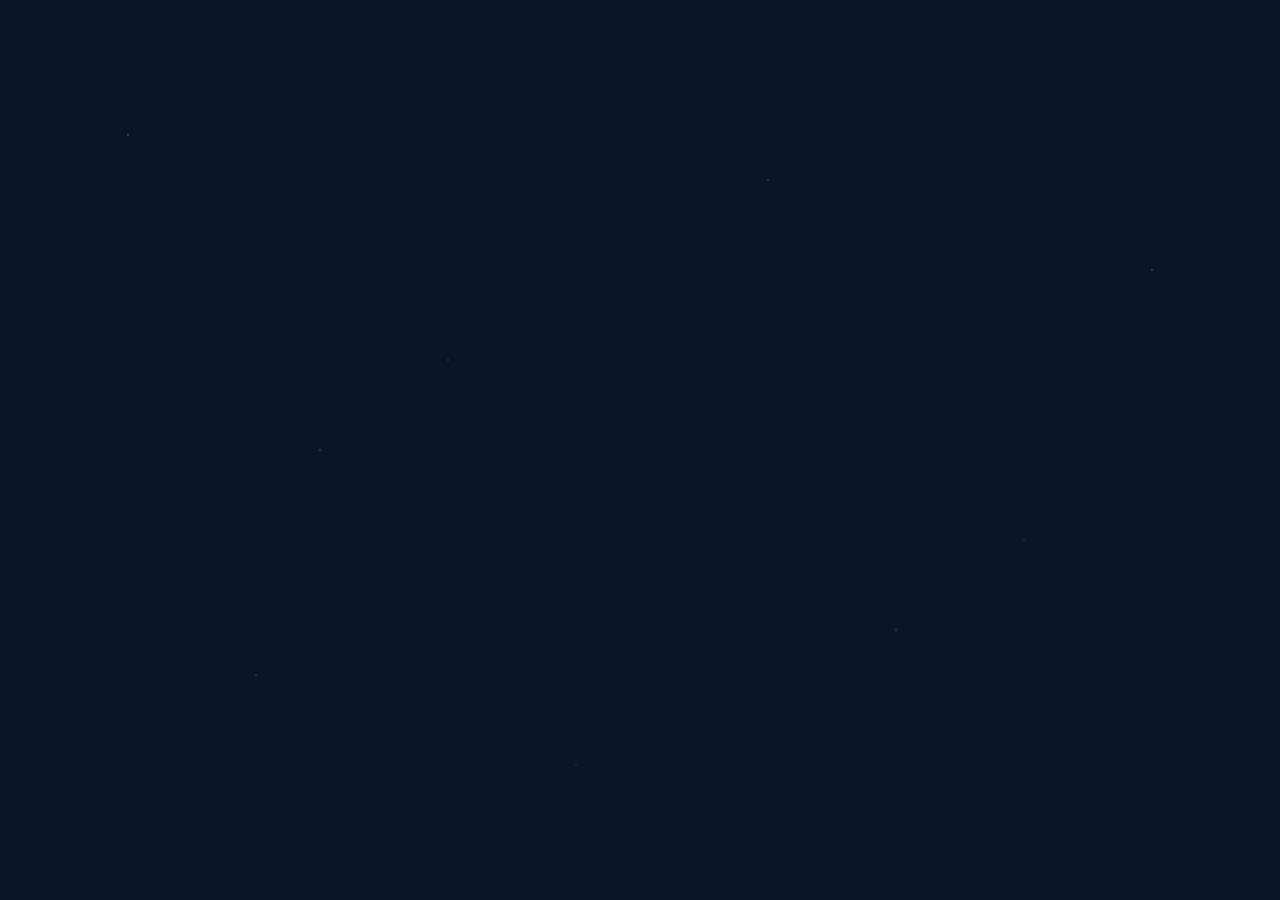
==== commit b6cd95cb: "Update team.html" ====
--- a/team.html
+++ b/team.html
@@ -99,1100 +99,4 @@
     }
     .kp-icon { color: var(--teal); flex-shrink: 0; margin-top: 2px; }
 
-    /* ---- FIELD HINTS ---- */
-    .field-hint {
-      font-size: 0.75rem;
-      color: var(--gray-400);
-      margin-top: 5px;
-      line-height: 1.5;
-    }
-    .field-hint strong { color: var(--amber); }
-
-    /* ---- WBS TILE TOGGLES ---- */
-    .wbs-tile-toggle {
-      background: var(--navy-light);
-      border: 1px solid rgba(255,255,255,0.1);
-      border-radius: 8px;
-      padding: 10px 14px;
-      display: flex;
-      align-items: center;
-      gap: 10px;
-      margin-bottom: 6px;
-      transition: border-color 0.2s;
-    }
-    .wbs-toggle-state { display: flex; gap: 6px; margin-left: auto; }
-    .toggle-btn {
-      font-size: 0.65rem; font-weight: 700;
-      padding: 3px 9px; border-radius: 4px; border: 1px solid;
-      cursor: pointer; transition: all 0.15s; background: transparent;
-    }
-    .toggle-valid { border-color: var(--green); color: var(--green); }
-    .toggle-valid.active { background: var(--green); color: var(--navy); }
-    .toggle-trash { border-color: var(--red); color: var(--red); }
-    .toggle-trash.active { background: var(--red); color: var(--white); }
-
-    /* ---- ANOMALY OPTIONS ---- */
-    .response-option {
-      background: rgba(255,255,255,0.04);
-      border: 2px solid rgba(255,255,255,0.1);
-      border-radius: 8px; padding: 14px 16px;
-      cursor: pointer; transition: all 0.2s;
-      display: flex; gap: 12px; align-items: flex-start;
-      margin-bottom: 8px;
-    }
-    .response-option:hover { border-color: var(--purple); background: rgba(124,58,237,0.08); }
-    .response-option.selected-accept { border-color: var(--teal); background: rgba(0,180,168,0.1); }
-    .response-option.selected-negotiate { border-color: var(--green); background: rgba(16,185,129,0.1); }
-    .response-option.selected-reject { border-color: var(--amber); background: rgba(245,158,11,0.08); }
-    .option-tag {
-      font-size: 0.65rem; font-weight: 800; letter-spacing: 2px;
-      padding: 3px 8px; border-radius: 4px; flex-shrink: 0; margin-top: 2px;
-    }
-    .tag-accept { background: rgba(0,180,168,0.2); color: var(--teal); }
-    .tag-negotiate { background: rgba(16,185,129,0.2); color: var(--green); }
-    .tag-reject { background: rgba(245,158,11,0.15); color: var(--amber); }
-    .option-text { font-size: 0.85rem; color: var(--gray-200); line-height: 1.5; }
-    .option-what-happens {
-      font-size: 0.75rem; color: var(--gray-400);
-      margin-top: 4px; font-style: italic;
-    }
-
-    /* ---- PRIORITY MATRIX ---- */
-    .priority-matrix {
-      display: grid;
-      grid-template-columns: 90px 1fr 1fr 1fr;
-      gap: 6px; margin: 12px 0;
-    }
-    .matrix-header {
-      font-size: 0.7rem; font-weight: 700; text-transform: uppercase;
-      letter-spacing: 1px; color: var(--gray-400); text-align: center; padding: 6px;
-    }
-    .matrix-row-label {
-      font-size: 0.85rem; font-weight: 600; color: var(--white);
-      display: flex; align-items: center;
-    }
-    .matrix-cell {
-      background: rgba(255,255,255,0.04);
-      border: 1.5px solid rgba(255,255,255,0.1);
-      border-radius: 6px; padding: 8px;
-      display: flex; align-items: center; justify-content: center;
-      cursor: pointer; transition: all 0.2s; min-height: 44px;
-      font-size: 0.75rem; color: var(--gray-400); font-weight: 600;
-    }
-    .matrix-cell:hover { border-color: var(--teal); background: rgba(0,180,168,0.1); }
-    .matrix-cell.selected-C { background: rgba(239,68,68,0.2); border-color: var(--red); color: var(--red); font-weight: 800; font-size: 1rem; }
-    .matrix-cell.selected-A { background: rgba(245,158,11,0.2); border-color: var(--amber); color: var(--amber); font-weight: 800; font-size: 1rem; }
-    .matrix-cell.selected-E { background: rgba(16,185,129,0.2); border-color: var(--green); color: var(--green); font-weight: 800; font-size: 1rem; }
-
-    /* ---- FEASIBILITY CHECKS ---- */
-    .feasibility-checks { display: grid; grid-template-columns: 1fr 1fr; gap: 8px; margin-top: 10px; }
-    .check-item {
-      display: flex; align-items: flex-start; gap: 10px;
-      background: rgba(255,255,255,0.04); border: 1px solid rgba(255,255,255,0.08);
-      border-radius: 8px; padding: 12px; cursor: pointer; transition: all 0.2s;
-      user-select: none;
-    }
-    .check-item:hover { border-color: var(--teal); }
-    .check-item.checked { border-color: var(--green); background: rgba(16,185,129,0.08); }
-    .check-box {
-      width: 22px; height: 22px; border-radius: 4px; border: 2px solid rgba(255,255,255,0.2);
-      display: flex; align-items: center; justify-content: center;
-      flex-shrink: 0; transition: all 0.2s; font-size: 0.85rem; margin-top: 1px;
-    }
-    .check-item.checked .check-box { background: var(--green); border-color: var(--green); }
-    .check-text { font-size: 0.82rem; color: var(--gray-200); line-height: 1.5; }
-    .check-text strong { color: var(--white); display: block; margin-bottom: 2px; }
-
-    /* ---- SCORE ---- */
-    .score-section {
-      background: rgba(245,158,11,0.08);
-      border: 1px solid rgba(245,158,11,0.25);
-      border-radius: 12px; padding: 20px;
-    }
-    .score-row {
-      display: flex; justify-content: space-between; align-items: center;
-      padding: 9px 0; border-bottom: 1px solid rgba(255,255,255,0.05);
-      font-size: 0.88rem;
-    }
-    .score-row:last-child { border-bottom: none; }
-
-    /* ---- BUDGET TABLE ---- */
-    .budget-table { width: 100%; border-collapse: collapse; font-size: 0.85rem; }
-    .budget-table th {
-      text-align: left; padding: 8px 10px;
-      font-size: 0.68rem; font-weight: 700; text-transform: uppercase;
-      letter-spacing: 1px; color: var(--gray-400);
-      border-bottom: 1px solid rgba(255,255,255,0.08);
-    }
-    .budget-table td { padding: 8px 10px; border-bottom: 1px solid rgba(255,255,255,0.04); vertical-align: middle; }
-    .budget-total-row td { font-weight: 700; color: var(--amber); border-top: 1px solid rgba(255,255,255,0.12) !important; padding-top: 12px !important; }
-
-    @media (max-width: 600px) {
-      .feasibility-checks { grid-template-columns: 1fr; }
-      .priority-matrix { grid-template-columns: 70px 1fr 1fr 1fr; }
-    }
-  </style>
-</head>
-<body>
-
-<!-- Sticky Header -->
-<div class="team-header">
-  <div class="team-id-badge">
-    <div class="team-letter-sm" id="headerTeamLetter">?</div>
-    <div>
-      <div style="font-size:0.62rem;color:var(--gray-400);letter-spacing:2px;">MISSION TEAM</div>
-      <div style="font-weight:700;font-size:0.88rem;" id="headerTeamName">Loading...</div>
-    </div>
-  </div>
-  <div style="display:flex;align-items:center;gap:10px;">
-    <span class="score-pill">Score: <span id="headerScore">0</span>/21</span>
-    <div class="sync-status">
-      <div class="sync-dot" id="syncDot"></div>
-      <span id="syncLabel" style="font-size:0.7rem;color:var(--gray-400);">--</span>
-    </div>
-  </div>
-</div>
-
-<div class="container">
-
-<!-- ===================== INTRO ===================== -->
-<div id="screen-intro">
-  <div style="text-align:center;padding:36px 0 20px;">
-    <div style="font-size:3.5rem;margin-bottom:12px;">🛰️</div>
-    <div style="font-size:0.7rem;color:var(--gray-400);letter-spacing:4px;text-transform:uppercase;margin-bottom:8px;">Operation Bagyo</div>
-    <h1 style="font-size:2.2rem;font-weight:900;margin-bottom:6px;">Team <span id="introTeamLetter" class="text-teal">?</span></h1>
-    <div style="font-size:1rem;color:var(--amber);margin-bottom:20px;" id="introTeamName"></div>
-  </div>
-
-  <div class="card">
-    <div style="font-size:0.7rem;color:var(--gray-400);letter-spacing:3px;text-transform:uppercase;margin-bottom:14px;">Before You Begin</div>
-    <div style="display:flex;flex-direction:column;gap:12px;">
-      <div style="display:flex;gap:12px;align-items:flex-start;">
-        <div style="min-width:28px;height:28px;border-radius:50%;background:rgba(0,180,168,0.2);color:var(--teal);font-weight:800;font-size:0.85rem;display:flex;align-items:center;justify-content:center;flex-shrink:0;">1</div>
-        <div style="font-size:0.88rem;color:var(--gray-200);line-height:1.6;"><strong style="color:var(--white);">One device per team.</strong> The student with the clearest screen types for the group. Everyone else discusses and gives input -- this is a team game, not an individual quiz.</div>
-      </div>
-      <div style="display:flex;gap:12px;align-items:flex-start;">
-        <div style="min-width:28px;height:28px;border-radius:50%;background:rgba(0,180,168,0.2);color:var(--teal);font-weight:800;font-size:0.85rem;display:flex;align-items:center;justify-content:center;flex-shrink:0;">2</div>
-        <div style="font-size:0.88rem;color:var(--gray-200);line-height:1.6;"><strong style="color:var(--white);">You have 20 minutes total</strong> for all 3 rounds. Watch the timer your instructor controls. Move quickly but discuss as a team before each answer.</div>
-      </div>
-      <div style="display:flex;gap:12px;align-items:flex-start;">
-        <div style="min-width:28px;height:28px;border-radius:50%;background:rgba(0,180,168,0.2);color:var(--teal);font-weight:800;font-size:0.85rem;display:flex;align-items:center;justify-content:center;flex-shrink:0;">3</div>
-        <div style="font-size:0.88rem;color:var(--gray-200);line-height:1.6;"><strong style="color:var(--white);">Each round has a short lesson</strong> at the top. Read it first -- it explains exactly what the concept is and what you need to do. You do not need to have memorized the textbook.</div>
-      </div>
-      <div style="display:flex;gap:12px;align-items:flex-start;">
-        <div style="min-width:28px;height:28px;border-radius:50%;background:rgba(0,180,168,0.2);color:var(--teal);font-weight:800;font-size:0.85rem;display:flex;align-items:center;justify-content:center;flex-shrink:0;">4</div>
-        <div style="font-size:0.88rem;color:var(--gray-200);line-height:1.6;"><strong style="color:var(--white);">Your score is calculated automatically</strong> at the end. Max is 21 points. The instructor will reveal the answer key and compare all 6 teams' scores after everyone submits.</div>
-      </div>
-    </div>
-  </div>
-
-  <div class="mt-16" style="text-align:center;">
-    <button class="btn btn-teal btn-lg" onclick="startGame()" style="padding:16px 48px;font-size:1.05rem;">
-      Begin Mission &rarr;
-    </button>
-  </div>
-</div>
-
-<!-- ===================== ROUND 1 LESSON ===================== -->
-<div id="screen-lesson1" class="round-section">
-  <div class="steps-bar" style="display:flex;gap:6px;margin-bottom:20px;">
-    <div class="step-dot active"></div><div class="step-dot"></div><div class="step-dot"></div><div class="step-dot"></div><div class="step-dot"></div>
-  </div>
-
-  <div class="lesson-card">
-    <div class="lesson-eyebrow">Round 1 Lesson &bull; 3 mins</div>
-    <div class="lesson-title">What is a Project Charter?</div>
-    <div class="lesson-body">
-      Before any project officially starts, someone in authority must say: <strong>"Yes, this project is approved. Here is what it is, how long it takes, and how much we're spending."</strong> That document is the <strong>Project Charter</strong>.
-      <br><br>
-      Think of it like the government issuing a mandate: "DOST authorizes PhilSpace to build a climate satellite, with a budget of PHP 2.8 Billion, to be done within 18 months." Without that document, no one has the authority to spend money or assign people.
-      <br><br>
-      The charter also sets <strong>constraints</strong> -- what is fixed versus what can flex. Imagine three dials: <strong>Cost, Time, and Scope</strong>. For any given project, one dial is locked (Constrain), one can bend a little (Accept), and one you actually want to push further if possible (Enhance). You cannot lock all three -- something always has to give.
-    </div>
-    <div class="lesson-example">
-      <span class="ex-label">Real-world example</span>
-      The Metro Manila Subway was given a fixed government budget (Cost = Constrain) and a flexible scope (fewer stations is okay if needed), while the timeline is something they want to beat if possible (Time = Enhance).
-    </div>
-    <div class="lesson-keypoints">
-      <div class="kp"><span class="kp-icon">✦</span><span>The <strong>Project Manager (PM)</strong> is the person responsible for delivering the mission. Pick one team member for this role.</span></div>
-      <div class="kp"><span class="kp-icon">✦</span><span>The <strong>Sponsor</strong> is the executive or agency who approved and funded it. Your Scenario Card names them.</span></div>
-      <div class="kp"><span class="kp-icon">✦</span><span><strong>Feasibility</strong> means asking: before we commit, is this actually doable? You check Technical (can it be built?), Financial (can we afford it?), Schedule (can we do it in time?), and Political/Legal (do we have permission?).</span></div>
-    </div>
-    <button class="btn btn-teal btn-full" onclick="goToRound('1')">I understand -- start Round 1 &rarr;</button>
-  </div>
-</div>
-
-<!-- ===================== ROUND 1: CHARTER ===================== -->
-<div id="screen-round1" class="round-section">
-  <div class="steps-bar" style="display:flex;gap:6px;margin-bottom:16px;">
-    <div class="step-dot active"></div><div class="step-dot"></div><div class="step-dot"></div><div class="step-dot"></div><div class="step-dot"></div>
-  </div>
-  <div style="font-size:0.7rem;color:var(--gray-400);letter-spacing:3px;text-transform:uppercase;margin-bottom:4px;">Round 1 of 3 &bull; Charter &amp; Scope</div>
-  <div style="font-size:1.5rem;font-weight:900;margin-bottom:16px;">Project Charter</div>
-
-  <!-- Scenario Card -->
-  <div class="scenario-box" id="scenarioBox">
-    <div style="font-size:0.7rem;color:var(--teal);letter-spacing:3px;text-transform:uppercase;margin-bottom:6px;">Your Mission Scenario</div>
-  </div>
-
-  <!-- 1A: Charter Fields -->
-  <div class="card">
-    <div style="display:flex;align-items:center;gap:10px;margin-bottom:16px;">
-      <div style="width:32px;height:32px;border-radius:8px;background:rgba(0,180,168,0.2);display:flex;align-items:center;justify-content:center;font-weight:800;color:var(--teal);flex-shrink:0;">1A</div>
-      <div>
-        <div style="font-weight:700;font-size:1rem;">Fill in the Mission Charter</div>
-        <div style="font-size:0.78rem;color:var(--gray-400);">Use your Scenario Card above. Answers must match what's on the card.</div>
-      </div>
-    </div>
-
-    <div class="form-group">
-      <label>WHAT &mdash; Mission Objective</label>
-      <textarea id="charter_what" placeholder="Write what the satellite will do..." rows="2"></textarea>
-      <div class="field-hint">Copy from the Scenario Card above. Example: <strong>"Deploy a climate monitoring satellite to track typhoon formation patterns in the Philippine Sea."</strong></div>
-    </div>
-
-    <div class="form-group">
-      <label>WHEN &mdash; Target Timeline</label>
-      <input type="text" id="charter_when" placeholder="e.g. 18 months">
-      <div class="field-hint">The number of months listed on your Scenario Card. Just type the number + "months."</div>
-    </div>
-
-    <div class="form-group">
-      <label>HOW MUCH &mdash; Approved Budget</label>
-      <input type="text" id="charter_budget" placeholder="e.g. PHP 2.8 Billion">
-      <div class="field-hint">Exact budget from your Scenario Card. Always start with <strong>PHP</strong>. Example: <strong>PHP 2.8 Billion</strong></div>
-    </div>
-
-    <div class="form-group">
-      <label>PROJECT MANAGER &mdash; Who on your team leads this mission</label>
-      <input type="text" id="charter_pm" placeholder="Type one team member's name">
-      <div class="field-hint">Pick any team member. This is just for the exercise -- it can be anyone.</div>
-    </div>
-
-    <div class="form-group">
-      <label>SPONSOR &mdash; Who authorized this mission</label>
-      <input type="text" id="charter_sponsor" placeholder="Government agency from your Scenario Card">
-      <div class="field-hint">This is listed on your Scenario Card as "Sponsor." Example: <strong>Department of Science and Technology (DOST)</strong></div>
-    </div>
-  </div>
-
-  <!-- 1B: Priority Matrix -->
-  <div class="card">
-    <div style="display:flex;align-items:center;gap:10px;margin-bottom:12px;">
-      <div style="width:32px;height:32px;border-radius:8px;background:rgba(245,158,11,0.2);display:flex;align-items:center;justify-content:center;font-weight:800;color:var(--amber);flex-shrink:0;">1B</div>
-      <div>
-        <div style="font-weight:700;font-size:1rem;">Priority Matrix</div>
-        <div style="font-size:0.78rem;color:var(--gray-400);">Your Scenario Card has a "Priority Note" -- use it to fill this in.</div>
-      </div>
-    </div>
-
-    <div class="alert alert-info mb-16" style="margin-bottom:14px;">
-      <span>📌</span>
-      <div style="font-size:0.82rem;">
-        For each row, click exactly <strong>one box</strong>: <span style="color:var(--red);font-weight:700;">C = Constrain</span> (fixed, cannot change), <span style="color:var(--amber);font-weight:700;">A = Accept</span> (okay to flex), <span style="color:var(--green);font-weight:700;">E = Enhance</span> (push it to be even better).
-        <br>Each letter (C, A, E) should appear <strong>exactly once</strong> across the three rows.
-      </div>
-    </div>
-
-    <div class="priority-matrix">
-      <div class="matrix-header"></div>
-      <div class="matrix-header" style="color:var(--red);">C<br><span style="font-size:0.6rem;font-weight:400;color:var(--gray-400);">Constrain</span></div>
-      <div class="matrix-header" style="color:var(--amber);">A<br><span style="font-size:0.6rem;font-weight:400;color:var(--gray-400);">Accept</span></div>
-      <div class="matrix-header" style="color:var(--green);">E<br><span style="font-size:0.6rem;font-weight:400;color:var(--gray-400);">Enhance</span></div>
-
-      <div class="matrix-row-label">Cost</div>
-      <div class="matrix-cell" data-row="cost" data-val="C" onclick="selectMatrix('cost','C')">C</div>
-      <div class="matrix-cell" data-row="cost" data-val="A" onclick="selectMatrix('cost','A')">A</div>
-      <div class="matrix-cell" data-row="cost" data-val="E" onclick="selectMatrix('cost','E')">E</div>
-
-      <div class="matrix-row-label">Time</div>
-      <div class="matrix-cell" data-row="time" data-val="C" onclick="selectMatrix('time','C')">C</div>
-      <div class="matrix-cell" data-row="time" data-val="A" onclick="selectMatrix('time','A')">A</div>
-      <div class="matrix-cell" data-row="time" data-val="E" onclick="selectMatrix('time','E')">E</div>
-
-      <div class="matrix-row-label">Scope</div>
-      <div class="matrix-cell" data-row="scope" data-val="C" onclick="selectMatrix('scope','C')">C</div>
-      <div class="matrix-cell" data-row="scope" data-val="A" onclick="selectMatrix('scope','A')">A</div>
-      <div class="matrix-cell" data-row="scope" data-val="E" onclick="selectMatrix('scope','E')">E</div>
-    </div>
-
-    <div style="margin-top:10px;font-size:0.75rem;color:var(--gray-400);">
-      Tip: Read the "Priority Note" on your Scenario Card above. It tells you which constraint is fixed for your specific mission.
-    </div>
-
-    <div id="matrixWarning" class="mt-12" style="display:none;">
-      <div class="alert alert-warning">
-        <span>⚠️</span>
-        <span id="matrixWarningText"></span>
-      </div>
-    </div>
-  </div>
-
-  <!-- 1C: Feasibility -->
-  <div class="card">
-    <div style="display:flex;align-items:center;gap:10px;margin-bottom:12px;">
-      <div style="width:32px;height:32px;border-radius:8px;background:rgba(16,185,129,0.2);display:flex;align-items:center;justify-content:center;font-weight:800;color:var(--green);flex-shrink:0;">1C</div>
-      <div>
-        <div style="font-weight:700;font-size:1rem;">Feasibility Check</div>
-        <div style="font-size:0.78rem;color:var(--gray-400);">Before committing to the mission, which of these can your team confirm? Check at least 2.</div>
-      </div>
-    </div>
-
-    <div class="feasibility-checks">
-      <div class="check-item" onclick="toggleFeasibility('technical')" id="feas-technical">
-        <div class="check-box" id="cb-technical"></div>
-        <div class="check-text">
-          <strong>Technical</strong>
-          The technology needed for this satellite exists or can be developed in the timeline.
-        </div>
-      </div>
-      <div class="check-item" onclick="toggleFeasibility('financial')" id="feas-financial">
-        <div class="check-box" id="cb-financial"></div>
-        <div class="check-text">
-          <strong>Financial</strong>
-          The approved budget is realistic to complete this mission.
-        </div>
-      </div>
-      <div class="check-item" onclick="toggleFeasibility('schedule')" id="feas-schedule">
-        <div class="check-box" id="cb-schedule"></div>
-        <div class="check-text">
-          <strong>Schedule</strong>
-          The timeline on the Scenario Card is achievable with proper resourcing.
-        </div>
-      </div>
-      <div class="check-item" onclick="toggleFeasibility('political')" id="feas-political">
-        <div class="check-box" id="cb-political"></div>
-        <div class="check-text">
-          <strong>Political / Legal</strong>
-          There is government approval and legal clearance to proceed.
-        </div>
-      </div>
-    </div>
-    <div class="field-hint mt-8">Check the ones that apply to your mission. There's no single right answer here -- justify your choices to your team.</div>
-  </div>
-
-  <div class="nav-buttons">
-    <button class="btn btn-teal" style="flex:1;padding:14px;" onclick="goToLesson('2a')">
-      Done with Round 1 &rarr; Go to Round 2A
-    </button>
-  </div>
-</div>
-
-<!-- ===================== ROUND 2A LESSON ===================== -->
-<div id="screen-lesson2a" class="round-section">
-  <div class="steps-bar" style="display:flex;gap:6px;margin-bottom:20px;">
-    <div class="step-dot done"></div><div class="step-dot active"></div><div class="step-dot"></div><div class="step-dot"></div><div class="step-dot"></div>
-  </div>
-
-  <div class="lesson-card">
-    <div class="lesson-eyebrow">Round 2A Lesson &bull; 2 mins</div>
-    <div class="lesson-title">What is a Work Breakdown Structure (WBS)?</div>
-    <div class="lesson-body">
-      A WBS is how you take a big project and <strong>break it down into smaller, manageable pieces of work</strong>. Think of it like a family tree, but for work. At the top is the whole project. Below that are the <strong>major deliverables</strong> -- the big outputs you will produce. Below those are <strong>work packages</strong> -- the specific tasks assigned to a team.
-      <br><br>
-      The key rule: <strong>every item in the WBS must be a real deliverable or task of the project.</strong> Things like "team lunch" or "office renovation" are not satellite mission deliverables -- they do not belong in the WBS.
-    </div>
-    <div class="lesson-example">
-      <span class="ex-label">How to tell them apart</span>
-      <strong style="color:var(--teal);">Level 1 - Major Deliverable:</strong> The big output. Examples: "Satellite Assembly" (you will have a finished satellite), "Ground Station Setup" (you will have a working ground station), "Mission Operations" (you will have an ongoing ops capability).<br><br>
-      <strong style="color:var(--purple-light);">Level 2 - Work Package:</strong> A specific task. Examples: "Payload Integration" (bolting sensors into the satellite), "Software Development" (writing the control software), "Antenna Installation" (physical antenna work).
-    </div>
-    <div class="lesson-keypoints">
-      <div class="kp"><span class="kp-icon">✦</span><span>Look at all 12 tiles on your table. <strong>8 are valid</strong> satellite mission work items. <strong>4 are red herrings</strong> -- things that sound official but are not actual project deliverables.</span></div>
-      <div class="kp"><span class="kp-icon">✦</span><span>Ask yourself: <em>"Is this something PhilSpace actually needs to BUILD or DO to launch the satellite?"</em> If yes, it's valid. If it's more of an office management or HR activity, it's a red herring.</span></div>
-      <div class="kp"><span class="kp-icon">✦</span><span>Discuss as a team before marking each tile. You do not need to agree immediately -- debate is the point.</span></div>
-    </div>
-    <button class="btn btn-teal btn-full" onclick="goToRound('2a')">I understand -- start the WBS Sort &rarr;</button>
-  </div>
-</div>
-
-<!-- ===================== ROUND 2A: WBS ===================== -->
-<div id="screen-round2a" class="round-section">
-  <div class="steps-bar" style="display:flex;gap:6px;margin-bottom:16px;">
-    <div class="step-dot done"></div><div class="step-dot active"></div><div class="step-dot"></div><div class="step-dot"></div><div class="step-dot"></div>
-  </div>
-  <div style="font-size:0.7rem;color:var(--gray-400);letter-spacing:3px;text-transform:uppercase;margin-bottom:4px;">Round 2A of 3 &bull; WBS Sort</div>
-  <div style="font-size:1.5rem;font-weight:900;margin-bottom:16px;">Work Breakdown Structure</div>
-
-  <div class="alert alert-warning">
-    <span>🃏</span>
-    <div style="font-size:0.85rem;">
-      <strong>Your task:</strong> For each of the 12 WBS tiles below, decide as a team whether it belongs in your satellite project (VALID) or does not belong (DISCARD). Click the buttons to mark each one. All 12 must be marked before you can proceed.
-    </div>
-  </div>
-
-  <div class="card mt-12">
-    <div style="font-size:0.78rem;color:var(--gray-400);margin-bottom:14px;line-height:1.6;">
-      Ask for each tile: <em>"Is this a real piece of work we need to deliver the satellite mission?"</em> If yes, click VALID. If it's not related to building or operating the satellite, click DISCARD.
-    </div>
-    <div id="tileList"></div>
-    <div id="tileProgress" style="margin-top:12px;font-size:0.78rem;color:var(--gray-400);"></div>
-  </div>
-
-  <div class="nav-buttons">
-    <button class="btn btn-outline" onclick="goToLesson('1')">&#8592; Back</button>
-    <button class="btn btn-teal" style="flex:1;padding:14px;" onclick="goToLesson('2b')">
-      Done sorting &rarr; Set Budget
-    </button>
-  </div>
-</div>
-
-<!-- ===================== ROUND 2B LESSON ===================== -->
-<div id="screen-lesson2b" class="round-section">
-  <div class="steps-bar" style="display:flex;gap:6px;margin-bottom:20px;">
-    <div class="step-dot done"></div><div class="step-dot done"></div><div class="step-dot active"></div><div class="step-dot"></div><div class="step-dot"></div>
-  </div>
-
-  <div class="lesson-card">
-    <div class="lesson-eyebrow">Round 2B Lesson &bull; 2 mins</div>
-    <div class="lesson-title">What is Cost Estimation and Budgeting?</div>
-    <div class="lesson-body">
-      Once you know WHAT needs to be done (the WBS), you need to figure out HOW MUCH each piece costs. This is called <strong>cost estimation</strong>. Add all the estimates together and you get the <strong>project budget</strong>.
-      <br><br>
-      In real projects, costs are not known exactly in advance -- they are <strong>ranges</strong>. You pick a number somewhere in that range based on your best judgment. The goal is to stay within your approved budget. <strong>Underestimating is risky</strong> (you run out of money). <strong>Overestimating wastes resources</strong> that could go elsewhere.
-    </div>
-    <div class="lesson-example">
-      <span class="ex-label">How to approach this</span>
-      Each valid tile shows a cost range in PHP Millions. Example: "Payload Integration: PHP 280M - 340M." You decide where in that range to estimate -- PHP 280M (conservative), PHP 310M (midpoint), or PHP 340M (high end). Your total across all 8 valid tiles should ideally stay within your mission's approved budget.
-    </div>
-    <div class="lesson-keypoints">
-      <div class="kp"><span class="kp-icon">✦</span><span>Only budget the tiles you marked as <strong>VALID</strong> in Round 2A. Discarded tiles are not in scope.</span></div>
-      <div class="kp"><span class="kp-icon">✦</span><span>Enter amounts in <strong>PHP Millions</strong>. If the range is PHP 280M-340M, enter a number between 280 and 340.</span></div>
-      <div class="kp"><span class="kp-icon">✦</span><span>The running total at the bottom updates as you type. Try to keep it close to your scenario's approved budget.</span></div>
-    </div>
-    <button class="btn btn-teal btn-full" onclick="goToRound('2b')">I understand -- start budgeting &rarr;</button>
-  </div>
-</div>
-
-<!-- ===================== ROUND 2B: BUDGET ===================== -->
-<div id="screen-round2b" class="round-section">
-  <div class="steps-bar" style="display:flex;gap:6px;margin-bottom:16px;">
-    <div class="step-dot done"></div><div class="step-dot done"></div><div class="step-dot active"></div><div class="step-dot"></div><div class="step-dot"></div>
-  </div>
-  <div style="font-size:0.7rem;color:var(--gray-400);letter-spacing:3px;text-transform:uppercase;margin-bottom:4px;">Round 2B of 3 &bull; Budget</div>
-  <div style="font-size:1.5rem;font-weight:900;margin-bottom:16px;">Mission Budget</div>
-
-  <div style="background:rgba(0,180,168,0.08);border:1px solid rgba(0,180,168,0.2);border-radius:10px;padding:14px 16px;margin-bottom:16px;">
-    <div style="font-size:0.7rem;color:var(--teal);letter-spacing:2px;text-transform:uppercase;margin-bottom:4px;">Your Mission Budget Cap</div>
-    <div style="font-size:1.3rem;font-weight:800;" id="budgetCap">--</div>
-    <div style="font-size:0.75rem;color:var(--gray-400);margin-top:2px;">Try to keep your total estimate close to this figure.</div>
-  </div>
-
-  <div class="card">
-    <div style="font-weight:700;font-size:1rem;margin-bottom:6px;">Enter Your Cost Estimates</div>
-    <div style="font-size:0.78rem;color:var(--gray-400);margin-bottom:14px;">Enter a number in PHP Millions for each work package. Stay within the range shown. Only your VALID tiles appear here.</div>
-
-    <table class="budget-table">
-      <thead>
-        <tr>
-          <th>#</th>
-          <th>Work Package</th>
-          <th>Cost Range (PHP M)</th>
-          <th>Your Estimate (PHP M)</th>
-        </tr>
-      </thead>
-      <tbody id="budgetRows"></tbody>
-      <tfoot>
-        <tr class="budget-total-row">
-          <td colspan="3" style="text-align:right;padding-right:16px;font-size:0.82rem;">TOTAL</td>
-          <td><strong id="budgetTotal" style="font-size:1.15rem;">0</strong><span style="font-size:0.7rem;color:var(--gray-400);"> M PHP</span></td>
-        </tr>
-      </tfoot>
-    </table>
-    <div class="mt-12" id="budgetWarning"></div>
-  </div>
-
-  <div class="nav-buttons">
-    <button class="btn btn-outline" onclick="goToLesson('2a')">&#8592; Back</button>
-    <button class="btn btn-teal" style="flex:1;padding:14px;" onclick="goToLesson('3')">
-      Done with Budget &rarr; Handle Anomaly
-    </button>
-  </div>
-</div>
-
-<!-- ===================== ROUND 3 LESSON ===================== -->
-<div id="screen-lesson3" class="round-section">
-  <div class="steps-bar" style="display:flex;gap:6px;margin-bottom:20px;">
-    <div class="step-dot done"></div><div class="step-dot done"></div><div class="step-dot done"></div><div class="step-dot active"></div><div class="step-dot"></div>
-  </div>
-
-  <div class="lesson-card">
-    <div class="lesson-eyebrow">Round 3 Lesson &bull; 2 mins</div>
-    <div class="lesson-title">What is Risk and Project Change Management?</div>
-    <div class="lesson-body">
-      No project goes exactly as planned. Unexpected events -- called <strong>risks or anomalies</strong> -- happen. When they do, the Project Manager has three basic options:
-    </div>
-    <div style="display:flex;flex-direction:column;gap:8px;margin-bottom:16px;">
-      <div style="background:rgba(0,180,168,0.08);border:1px solid rgba(0,180,168,0.2);border-radius:8px;padding:12px 14px;">
-        <div style="font-weight:800;color:var(--teal);margin-bottom:4px;">ACCEPT</div>
-        <div style="font-size:0.82rem;color:var(--gray-200);">Deal with it as-is. Take the hit -- whether that's extra cost, a delay, or reduced scope. Sometimes this is the fastest path forward, but it may set a bad precedent.</div>
-      </div>
-      <div style="background:rgba(16,185,129,0.08);border:1px solid rgba(16,185,129,0.2);border-radius:8px;padding:12px 14px;">
-        <div style="font-weight:800;color:var(--green);margin-bottom:4px;">NEGOTIATE</div>
-        <div style="font-size:0.82rem;color:var(--gray-200);">Find a middle ground. This is almost always the best project management answer -- you reduce the impact by sharing it, delaying it partially, or finding a creative alternative that costs less than full acceptance.</div>
-      </div>
-      <div style="background:rgba(245,158,11,0.08);border:1px solid rgba(245,158,11,0.2);border-radius:8px;padding:12px 14px;">
-        <div style="font-weight:800;color:var(--amber);margin-bottom:4px;">REJECT</div>
-        <div style="font-size:0.82rem;color:var(--gray-200);">Push back and refuse the change or demand. Sometimes justified, but often risky -- it doesn't make the problem go away and can damage relationships with stakeholders.</div>
-      </div>
-    </div>
-    <div class="lesson-example">
-      <span class="ex-label">Scoring tip</span>
-      You earn MORE points if your justification names a <strong>specific PHP amount</strong> (e.g. "this saves PHP 40M compared to the ACCEPT option") and identifies which <strong>constraint is affected</strong> (Cost, Time, or Scope). Vague answers like "it's the best choice" earn fewer points.
-    </div>
-    <button class="btn btn-teal btn-full" onclick="goToRound('3')">I understand -- handle the anomaly &rarr;</button>
-  </div>
-</div>
-
-<!-- ===================== ROUND 3: ANOMALY ===================== -->
-<div id="screen-round3" class="round-section">
-  <div class="steps-bar" style="display:flex;gap:6px;margin-bottom:16px;">
-    <div class="step-dot done"></div><div class="step-dot done"></div><div class="step-dot done"></div><div class="step-dot active"></div><div class="step-dot"></div>
-  </div>
-  <div style="font-size:0.7rem;color:var(--gray-400);letter-spacing:3px;text-transform:uppercase;margin-bottom:4px;">Round 3 of 3 &bull; Risk Response</div>
-  <div style="font-size:1.5rem;font-weight:900;margin-bottom:16px;">Mission Anomaly</div>
-
-  <div id="anomalyDisplay"></div>
-
-  <div class="card">
-    <div style="font-weight:700;font-size:1rem;margin-bottom:6px;">Justify Your Choice</div>
-    <div style="font-size:0.78rem;color:var(--amber);margin-bottom:10px;background:rgba(245,158,11,0.08);padding:8px 12px;border-radius:6px;">
-      To earn full points: mention the <strong>specific PHP amount</strong> from the options above, and name which constraint (Cost, Time, or Scope) is most affected.
-    </div>
-    <div class="form-group">
-      <label>Why did your team choose this response?</label>
-      <textarea id="anomalyJustification" placeholder="Example: We chose NEGOTIATE because it saves PHP 40M compared to ACCEPT and only delays by 2 months, keeping us within our cost constraint while still resolving the problem..." rows="4"></textarea>
-    </div>
-  </div>
-
-  <div class="nav-buttons">
-    <button class="btn btn-outline" onclick="goToLesson('2b')">&#8592; Back</button>
-    <button class="btn btn-amber" style="flex:1;padding:14px;font-size:1rem;" onclick="submitFinal()">
-      Submit Mission &rarr;
-    </button>
-  </div>
-</div>
-
-<!-- ===================== FINAL SCORE ===================== -->
-<div id="screen-final" class="round-section">
-  <div style="text-align:center;padding:24px 0 12px;">
-    <div style="font-size:3rem;margin-bottom:10px;">🏆</div>
-    <div style="font-size:0.7rem;color:var(--gray-400);letter-spacing:4px;text-transform:uppercase;margin-bottom:6px;">Mission Complete</div>
-    <h2 style="font-size:2rem;font-weight:900;">Your Score</h2>
-  </div>
-
-  <div class="card">
-    <div class="score-section">
-      <div class="score-row">
-        <div style="color:var(--gray-200);">1A - Charter Fields (WHAT, WHEN, HOW MUCH)</div>
-        <div style="font-weight:700;color:var(--teal);" id="s_charter">0/3</div>
-      </div>
-      <div class="score-row">
-        <div style="color:var(--gray-200);">1B - Priority Matrix</div>
-        <div style="font-weight:700;color:var(--teal);" id="s_priority">0/2</div>
-      </div>
-      <div class="score-row">
-        <div style="color:var(--gray-200);">1C - Feasibility Checks</div>
-        <div style="font-weight:700;color:var(--teal);" id="s_feasibility">0/2</div>
-      </div>
-      <div class="score-row">
-        <div style="color:var(--gray-200);">2A - WBS Tile Sort</div>
-        <div style="font-weight:700;color:var(--amber);" id="s_wbs">0/5</div>
-      </div>
-      <div class="score-row">
-        <div style="color:var(--gray-200);">2B - Budget Estimation</div>
-        <div style="font-weight:700;color:var(--amber);" id="s_budget">0/5</div>
-      </div>
-      <div class="score-row">
-        <div style="color:var(--gray-200);">3 - Anomaly Response</div>
-        <div style="font-weight:700;color:var(--purple-light);" id="s_anomaly">0/4</div>
-      </div>
-      <div class="divider"></div>
-      <div class="score-row" style="padding:12px 0;">
-        <div style="font-size:1.1rem;font-weight:800;">TOTAL</div>
-        <div>
-          <span style="font-size:2rem;font-weight:900;color:var(--amber);" id="s_total">0</span>
-          <span style="font-size:0.8rem;color:var(--gray-400);">/21</span>
-        </div>
-      </div>
-    </div>
-  </div>
-
-  <div class="card mt-16">
-    <div style="font-size:0.7rem;color:var(--gray-400);letter-spacing:2px;text-transform:uppercase;margin-bottom:12px;">Your Answers Summary</div>
-    <div id="reviewSummary" style="font-size:0.85rem;line-height:2;color:var(--gray-200);"></div>
-  </div>
-
-  <div class="alert alert-info mt-12">
-    <span>📡</span>
-    <div>Score submitted to Mission Control. Wait for your instructor to reveal the answer key and show the class scoreboard.</div>
-  </div>
-</div>
-
-</div><!-- end container -->
-
-<script src="game-data.js"></script>
-<script>
-// ===================== STATE =====================
-let teamId = '';
-let scenario = null;
-let gameState = {
-  tilePlacements: {},
-  budgetValues: {},
-  matrixSelections: { cost:'', time:'', scope:'' },
-  feasibility: [],
-  anomalyChoice: '',
-  anomalyId: 1,
-  scores: {}
-};
-
-// ===================== INIT =====================
-window.addEventListener('DOMContentLoaded', () => {
-  const params = new URLSearchParams(window.location.search);
-  teamId = (params.get('team') || 'A').toUpperCase();
-  if (!TEAMS.includes(teamId)) teamId = 'A';
-  scenario = GAME_DATA.scenarios[teamId];
-  document.title = `Operation Bagyo - Team ${teamId}`;
-
-  const anomalyMap = { A:1, B:3, C:5, D:7, E:9, F:11 };
-  gameState.anomalyId = anomalyMap[teamId] || 1;
-
-  document.getElementById('headerTeamLetter').textContent = teamId;
-  document.getElementById('headerTeamName').textContent = TEAM_NAMES[teamId];
-  document.getElementById('introTeamLetter').textContent = teamId;
-  document.getElementById('introTeamName').textContent = TEAM_NAMES[teamId];
-
-  buildScenarioBox();
-  buildTileList();
-  buildAnomalyDisplay();
-  initSync();
-  loadState();
-});
-
-function buildScenarioBox() {
-  document.getElementById('scenarioBox').innerHTML = `
-    <div style="font-size:0.7rem;color:var(--teal);letter-spacing:3px;text-transform:uppercase;margin-bottom:8px;">Your Mission Scenario</div>
-    <div style="font-size:1.2rem;font-weight:800;color:var(--teal);">${scenario.name}</div>
-    <div style="font-size:0.82rem;color:var(--amber);margin-bottom:10px;">${scenario.subtitle}</div>
-    <div style="font-size:0.87rem;color:var(--gray-200);line-height:1.65;margin-bottom:14px;">${scenario.description}</div>
-    <div style="display:grid;grid-template-columns:repeat(3,1fr);gap:8px;margin-bottom:12px;">
-      <div style="background:rgba(255,255,255,0.05);border-radius:8px;padding:10px;text-align:center;">
-        <div style="font-size:0.62rem;color:var(--gray-400);text-transform:uppercase;letter-spacing:1px;margin-bottom:3px;">Budget</div>
-        <div style="font-size:0.88rem;font-weight:700;">${scenario.budget}</div>
-      </div>
-      <div style="background:rgba(255,255,255,0.05);border-radius:8px;padding:10px;text-align:center;">
-        <div style="font-size:0.62rem;color:var(--gray-400);text-transform:uppercase;letter-spacing:1px;margin-bottom:3px;">Timeline</div>
-        <div style="font-size:0.88rem;font-weight:700;">${scenario.timeline}</div>
-      </div>
-      <div style="background:rgba(255,255,255,0.05);border-radius:8px;padding:10px;text-align:center;">
-        <div style="font-size:0.62rem;color:var(--gray-400);text-transform:uppercase;letter-spacing:1px;margin-bottom:3px;">Sponsor</div>
-        <div style="font-size:0.75rem;font-weight:700;">${scenario.sponsor.split('(')[0].trim()}</div>
-      </div>
-    </div>
-    <div style="background:rgba(0,180,168,0.1);border:1px solid rgba(0,180,168,0.25);border-radius:8px;padding:10px 14px;">
-      <span style="font-size:0.62rem;font-weight:800;color:var(--teal);text-transform:uppercase;letter-spacing:2px;">Priority Note &mdash;</span>
-      <span style="font-size:0.82rem;color:var(--gray-200);margin-left:6px;">${scenario.priorityNote}</span>
-    </div>
-  `;
-  // Also set budget cap in Round 2B
-  const capEl = document.getElementById('budgetCap');
-  if (capEl) capEl.textContent = scenario.budget;
-}
-
-function buildTileList() {
-  const container = document.getElementById('tileList');
-  if (!container) return;
-  GAME_DATA.wbsTiles.forEach(tile => {
-    const div = document.createElement('div');
-    div.className = 'wbs-tile-toggle';
-    div.id = `tile-${tile.id}`;
-    div.innerHTML = `
-      <div style="font-size:0.7rem;color:var(--gray-400);width:18px;flex-shrink:0;">${tile.id}</div>
-      <div style="flex:1;">
-        <div style="font-weight:600;font-size:0.88rem;">${tile.name}</div>
-        <div style="font-size:0.72rem;color:var(--amber);margin-top:2px;">${tile.costRange}</div>
-      </div>
-      <div class="wbs-toggle-state">
-        <button class="toggle-btn toggle-valid" id="tv-${tile.id}" onclick="placeTile(${tile.id},'valid')">VALID</button>
-        <button class="toggle-btn toggle-trash" id="tt-${tile.id}" onclick="placeTile(${tile.id},'trash')">DISCARD</button>
-      </div>
-    `;
-    container.appendChild(div);
-  });
-  updateTileProgress();
-}
-
-function buildBudgetTable() {
-  const tbody = document.getElementById('budgetRows');
-  if (!tbody) return;
-  tbody.innerHTML = '';
-  const validTiles = GAME_DATA.wbsTiles.filter(t => gameState.tilePlacements[t.id] === 'valid');
-  const tiles = validTiles.length > 0 ? validTiles : GAME_DATA.wbsTiles.filter(t => t.valid);
-
-  tiles.forEach(tile => {
-    const tr = document.createElement('tr');
-    const rangeText = tile.costRange.replace('PHP ','').replace(/M/g,'');
-    tr.innerHTML = `
-      <td style="color:var(--gray-400);font-size:0.8rem;">${tile.id}</td>
-      <td style="font-weight:600;font-size:0.85rem;">${tile.name}</td>
-      <td style="color:var(--amber);font-size:0.8rem;">${tile.costRange}</td>
-      <td>
-        <input type="number" id="budget-${tile.id}"
-               placeholder="e.g. 300"
-               min="0" max="9999"
-               value="${gameState.budgetValues[tile.id] || ''}"
-               oninput="updateBudgetTotal()"
-               style="width:110px;">
-      </td>
-    `;
-    tbody.appendChild(tr);
-  });
-  updateBudgetTotal();
-  const capEl = document.getElementById('budgetCap');
-  if (capEl) capEl.textContent = scenario.budget;
-}
-
-function buildAnomalyDisplay() {
-  const container = document.getElementById('anomalyDisplay');
-  if (!container) return;
-  const anomaly = getAnomalyCard(gameState.anomalyId);
-  container.innerHTML = `
-    <div style="background:rgba(124,58,237,0.08);border:1px solid rgba(124,58,237,0.35);border-radius:12px;padding:20px;margin-bottom:16px;">
-      <div style="font-size:1.05rem;font-weight:800;color:var(--purple-light);margin-bottom:10px;">⚠️ ${anomaly.title}</div>
-      <div style="font-size:0.88rem;color:var(--gray-200);line-height:1.65;margin-bottom:12px;">${anomaly.situation}</div>
-      <div style="font-size:0.84rem;color:var(--amber);background:rgba(245,158,11,0.1);border-radius:6px;padding:8px 12px;margin-bottom:16px;">
-        💰 <strong>Cost Impact:</strong> ${anomaly.costImpact}
-      </div>
-      <div style="font-size:0.75rem;color:var(--gray-400);margin-bottom:10px;">Discuss with your team, then click your response:</div>
-      <div id="anomalyOptions">
-        <div class="response-option" id="opt-accept" onclick="chooseAnomaly('accept')">
-          <span class="option-tag tag-accept">ACCEPT</span>
-          <div>
-            <div class="option-text">${anomaly.options.accept}</div>
-            <div class="option-what-happens">What happens: you take the hit as described above, no further action needed.</div>
-          </div>
-        </div>
-        <div class="response-option" id="opt-negotiate" onclick="chooseAnomaly('negotiate')">
-          <span class="option-tag tag-negotiate">NEGOTIATE</span>
-          <div>
-            <div class="option-text">${anomaly.options.negotiate}</div>
-            <div class="option-what-happens">What happens: you find a middle ground that reduces (but doesn't eliminate) the impact.</div>
-          </div>
-        </div>
-        <div class="response-option" id="opt-reject" onclick="chooseAnomaly('reject')">
-          <span class="option-tag tag-reject">REJECT</span>
-          <div>
-            <div class="option-text">${anomaly.options.reject}</div>
-            <div class="option-what-happens">What happens: you push back or do nothing, hoping the problem resolves itself.</div>
-          </div>
-        </div>
-      </div>
-    </div>
-  `;
-  if (gameState.anomalyChoice) chooseAnomaly(gameState.anomalyChoice, false);
-}
-
-// ===================== NAVIGATION =====================
-function startGame() {
-  document.getElementById('screen-intro').style.display = 'none';
-  showScreen('lesson1');
-  broadcastState('started');
-}
-
-function showScreen(id) {
-  document.querySelectorAll('.round-section').forEach(el => el.classList.remove('active'));
-  const el = document.getElementById(`screen-${id}`);
-  if (el) { el.classList.add('active'); window.scrollTo(0,0); }
-}
-
-function goToRound(id) {
-  if (id === '2b') buildBudgetTable();
-  showScreen(`round${id}`);
-  broadcastState('round', id);
-  saveState();
-}
-
-function goToLesson(id) {
-  showScreen(`lesson${id}`);
-  broadcastState('lesson', id);
-  saveState();
-}
-
-// ===================== ROUND LOGIC =====================
-function selectMatrix(row, val) {
-  gameState.matrixSelections[row] = val;
-  // Clear row
-  document.querySelectorAll(`.matrix-cell[data-row="${row}"]`).forEach(cell => {
-    cell.className = 'matrix-cell';
-  });
-  // Highlight selected
-  const selected = document.querySelector(`.matrix-cell[data-row="${row}"][data-val="${val}"]`);
-  if (selected) selected.classList.add(`selected-${val}`);
-  checkMatrixBalance();
-  saveState();
-}
-
-function checkMatrixBalance() {
-  const ms = gameState.matrixSelections;
-  const vals = Object.values(ms).filter(v => v);
-  const warn = document.getElementById('matrixWarning');
-  const warnText = document.getElementById('matrixWarningText');
-  if (!warn) return;
-  if (vals.length === 3) {
-    const counts = {};
-    vals.forEach(v => counts[v] = (counts[v]||0) + 1);
-    const duplicates = Object.entries(counts).filter(([,n]) => n > 1);
-    if (duplicates.length > 0) {
-      warn.style.display = 'block';
-      warnText.textContent = `You have the same letter in more than one row. Each of C, A, E should appear exactly once across Cost, Time, and Scope.`;
-    } else {
-      warn.style.display = 'none';
-    }
-  } else {
-    warn.style.display = 'none';
-  }
-}
-
-function toggleFeasibility(key) {
-  const el = document.getElementById(`feas-${key}`);
-  const cb = document.getElementById(`cb-${key}`);
-  const idx = gameState.feasibility.indexOf(key);
-  if (idx === -1) {
-    gameState.feasibility.push(key);
-    el.classList.add('checked');
-    cb.textContent = '✓';
-  } else {
-    gameState.feasibility.splice(idx, 1);
-    el.classList.remove('checked');
-    cb.textContent = '';
-  }
-  saveState();
-}
-
-function placeTile(id, placement) {
-  gameState.tilePlacements[id] = placement;
-  const validBtn = document.getElementById(`tv-${id}`);
-  const trashBtn = document.getElementById(`tt-${id}`);
-  if (validBtn) { validBtn.classList.toggle('active', placement === 'valid'); }
-  if (trashBtn) { trashBtn.classList.toggle('active', placement === 'trash'); }
-  const tileEl = document.getElementById(`tile-${id}`);
-  if (tileEl) {
-    tileEl.style.borderColor = placement === 'valid' ? 'var(--green)' : 'var(--red)';
-    tileEl.style.background = placement === 'valid' ? 'rgba(16,185,129,0.06)' : 'rgba(239,68,68,0.06)';
-  }
-  updateTileProgress();
-  saveState();
-}
-
-function updateTileProgress() {
-  const el = document.getElementById('tileProgress');
-  if (!el) return;
-  const marked = Object.keys(gameState.tilePlacements).length;
-  const remaining = 12 - marked;
-  if (remaining > 0) {
-    el.innerHTML = `<span style="color:var(--amber);">⚠ ${remaining} tile${remaining > 1 ? 's' : ''} still unmarked -- mark all 12 before proceeding.</span>`;
-  } else {
-    el.innerHTML = `<span style="color:var(--green);">✓ All 12 tiles marked. You can proceed.</span>`;
-  }
-}
-
-function chooseAnomaly(choice, save = true) {
-  gameState.anomalyChoice = choice;
-  ['accept','negotiate','reject'].forEach(c => {
-    const el = document.getElementById(`opt-${c}`);
-    if (el) el.className = 'response-option' + (c === choice ? ` selected-${c}` : '');
-  });
-  if (save) saveState();
-}
-
-function updateBudgetTotal() {
-  let total = 0;
-  document.querySelectorAll('[id^="budget-"]').forEach(input => {
-    const id = parseInt(input.id.split('-')[1]);
-    const val = parseFloat(input.value) || 0;
-    gameState.budgetValues[id] = val;
-    total += val;
-  });
-  const el = document.getElementById('budgetTotal');
-  if (el) el.textContent = total.toLocaleString('en-PH');
-
-  const warn = document.getElementById('budgetWarning');
-  if (!warn) return;
-  const budgetM = scenario.budgetValue;
-  if (total === 0) { warn.innerHTML = ''; return; }
-  if (total > budgetM * 1.1) {
-    warn.innerHTML = `<div class="alert alert-error">⚠️ Your estimate (PHP ${total.toLocaleString()}M) exceeds the approved budget of ${scenario.budget}. Consider reducing some estimates.</div>`;
-  } else if (total > budgetM * 0.5) {
-    warn.innerHTML = `<div class="alert alert-success">✓ Total: PHP ${total.toLocaleString()}M -- looks reasonable for your budget of ${scenario.budget}.</div>`;
-  }
-  saveState();
-}
-
-// ===================== SCORE =====================
-function calcScore() {
-  const scores = { charter:0, priority:0, feasibility:0, wbs:0, budget:0, anomaly:0 };
-
-  // Charter (3)
-  if ((document.getElementById('charter_what')?.value||'').trim().length > 5) scores.charter++;
-  if ((document.getElementById('charter_when')?.value||'').trim().length > 2) scores.charter++;
-  if ((document.getElementById('charter_budget')?.value||'').trim().length > 2) scores.charter++;
-
-  // Priority (2)
-  const ms = gameState.matrixSelections;
-  const cp = scenario.priority;
-  if (ms.cost && ms.time && ms.scope) scores.priority++;
-  if (ms.cost === cp.cost && ms.time === cp.time && ms.scope === cp.scope) scores.priority++;
-
-  // Feasibility (2)
-  if (gameState.feasibility.length >= 2) scores.feasibility++;
-  const consistent = (
-    (cp.cost === 'C' && gameState.feasibility.includes('financial')) ||
-    (cp.time === 'C' && gameState.feasibility.includes('schedule')) ||
-    (cp.scope === 'C' && gameState.feasibility.includes('technical'))
-  );
-  if (gameState.feasibility.length >= 2 && consistent) scores.feasibility++;
-
-  // WBS (5)
-  let correct = 0;
-  GAME_DATA.wbsTiles.forEach(tile => {
-    const p = gameState.tilePlacements[tile.id];
-    if (tile.valid && p === 'valid') correct++;
-    if (!tile.valid && p === 'trash') correct++;
-  });
-  scores.wbs = correct >= 12 ? 5 : correct >= 10 ? 4 : correct >= 8 ? 3 : correct >= 6 ? 2 : correct >= 4 ? 1 : 0;
-
-  // Budget (5)
-  let btotal = Object.values(gameState.budgetValues).reduce((a,b)=>a+b,0);
-  const opt = GAME_DATA.budgetOptimal;
-  scores.budget = btotal >= opt.min && btotal <= opt.max ? 5 : btotal >= opt.min*0.85 && btotal <= opt.max*1.15 ? 3 : btotal > 0 ? 1 : 0;
-
-  // Anomaly (4)
-  const just = (document.getElementById('anomalyJustification')?.value||'').toLowerCase();
-  const hasPHP = just.includes('php') || /\d+m\b/i.test(just) || just.includes('million');
-  const hasConstraint = ['cost','time','scope','budget','schedule','delay','constrain'].some(w => just.includes(w));
-  const choice = gameState.anomalyChoice;
-  if (choice === 'negotiate') {
-    scores.anomaly = (hasPHP && hasConstraint) ? 4 : (hasPHP || hasConstraint) ? 3 : 2;
-  } else if (choice === 'accept') {
-    scores.anomaly = hasPHP ? 2 : (choice ? 1 : 0);
-  } else if (choice === 'reject') {
-    scores.anomaly = choice ? 1 : 0;
-  }
-
-  scores.total = ['charter','priority','feasibility','wbs','budget','anomaly'].reduce((a,k)=>a+scores[k],0);
-  return scores;
-}
-
-function submitFinal() {
-  const scores = calcScore();
-  gameState.scores = scores;
-  saveState();
-  broadcastState('submitted', scores);
-
-  document.querySelectorAll('.round-section').forEach(el => el.classList.remove('active'));
-  document.getElementById('screen-final').classList.add('active');
-  window.scrollTo(0,0);
-
-  document.getElementById('s_charter').textContent = `${scores.charter}/3`;
-  document.getElementById('s_priority').textContent = `${scores.priority}/2`;
-  document.getElementById('s_feasibility').textContent = `${scores.feasibility}/2`;
-  document.getElementById('s_wbs').textContent = `${scores.wbs}/5`;
-  document.getElementById('s_budget').textContent = `${scores.budget}/5`;
-  document.getElementById('s_anomaly').textContent = `${scores.anomaly}/4`;
-  document.getElementById('s_total').textContent = scores.total;
-  document.getElementById('headerScore').textContent = scores.total;
-
-  const ms = gameState.matrixSelections;
-  const btotal = Object.values(gameState.budgetValues).reduce((a,b)=>a+b,0);
-  document.getElementById('reviewSummary').innerHTML = `
-    <div><strong style="color:var(--teal);">Charter - WHAT:</strong> ${document.getElementById('charter_what')?.value||'--'}</div>
-    <div><strong style="color:var(--teal);">Charter - WHEN:</strong> ${document.getElementById('charter_when')?.value||'--'}</div>
-    <div><strong style="color:var(--teal);">Charter - HOW MUCH:</strong> ${document.getElementById('charter_budget')?.value||'--'}</div>
-    <div><strong style="color:var(--teal);">Priority Matrix:</strong> Cost=${ms.cost||'?'} / Time=${ms.time||'?'} / Scope=${ms.scope||'?'}</div>
-    <div><strong style="color:var(--amber);">WBS:</strong> ${Object.values(gameState.tilePlacements).filter(v=>v==='valid').length} tiles marked valid, ${Object.values(gameState.tilePlacements).filter(v=>v==='trash').length} discarded</div>
-    <div><strong style="color:var(--amber);">Budget Total:</strong> PHP ${btotal.toLocaleString()}M</div>
-    <div><strong style="color:var(--purple-light);">Anomaly:</strong> ${(gameState.anomalyChoice||'--').toUpperCase()}</div>
-  `;
-}
-
-// ===================== SYNC =====================
-let channel = null;
-function initSync() {
-  try {
-    channel = new BroadcastChannel('bagyo-game');
-    channel.onmessage = (e) => { /* handle instructor commands if needed */ };
-    setSyncStatus('connected', 'Synced');
-  } catch(e) { setSyncStatus('', 'Local only'); }
-}
-function broadcastState(event, data) {
-  if (!channel) return;
-  try {
-    channel.postMessage({
-      type: 'team-update', team: teamId, event, data,
-      scores: gameState.scores,
-      progress: event === 'submitted' ? 'submitted' : (data || event),
-      timestamp: Date.now()
-    });
-  } catch(e) {}
-}
-function setSyncStatus(state, label) {
-  const dot = document.getElementById('syncDot');
-  const lbl = document.getElementById('syncLabel');
-  if (dot) dot.className = 'sync-dot' + (state ? ' ' + state : '');
-  if (lbl) lbl.textContent = label;
-}
-
-// ===================== PERSIST =====================
-function saveState() {
-  try {
-    const data = {
-      ...gameState,
-      charter_what: document.getElementById('charter_what')?.value||'',
-      charter_when: document.getElementById('charter_when')?.value||'',
-      charter_budget: document.getElementById('charter_budget')?.value||'',
-      charter_pm: document.getElementById('charter_pm')?.value||'',
-      charter_sponsor: document.getElementById('charter_sponsor')?.value||'',
-      anomalyJust: document.getElementById('anomalyJustification')?.value||''
-    };
-    localStorage.setItem(`bagyo-team-${teamId}`, JSON.stringify(data));
-  } catch(e) {}
-}
-
-function loadState() {
-  try {
-    const raw = localStorage.getItem(`bagyo-team-${teamId}`);
-    if (!raw) return;
-    const data = JSON.parse(raw);
-    Object.assign(gameState, {
-      tilePlacements: data.tilePlacements||{},
-      budgetValues: data.budgetValues||{},
-      matrixSelections: data.matrixSelections||{cost:'',time:'',scope:''},
-      feasibility: data.feasibility||[],
-      anomalyChoice: data.anomalyChoice||'',
-      anomalyId: data.anomalyId||gameState.anomalyId,
-      scores: data.scores||{}
-    });
-    if (data.charter_what) { const el = document.getElementById('charter_what'); if(el) el.value = data.charter_what; }
-    if (data.charter_when) { const el = document.getElementById('charter_when'); if(el) el.value = data.charter_when; }
-    if (data.charter_budget) { const el = document.getElementById('charter_budget'); if(el) el.value = data.charter_budget; }
-    if (data.charter_pm) { const el = document.getElementById('charter_pm'); if(el) el.value = data.charter_pm; }
-    if (data.charter_sponsor) { const el = document.getElementById('charter_sponsor'); if(el) el.value = data.charter_sponsor; }
-    if (data.anomalyJust) { const el = document.getElementById('anomalyJustification'); if(el) el.value = data.anomalyJust; }
-    Object.entries(gameState.matrixSelections).forEach(([row,val]) => { if(val) selectMatrix(row,val); });
-    gameState.feasibility.forEach(key => {
-      const el = document.getElementById(`feas-${key}`);
-      const cb = document.getElementById(`cb-${key}`);
-      if(el) { el.classList.add('checked'); }
-      if(cb) { cb.textContent = '✓'; }
-    });
-    Object.entries(gameState.tilePlacements).forEach(([id,p]) => placeTile(parseInt(id),p));
-    if (gameState.anomalyChoice) chooseAnomaly(gameState.anomalyChoice, false);
-    if (gameState.scores?.total > 0) {
-      // Restore scores display if already submitted
-      document.getElementById('headerScore').textContent = gameState.scores.total || 0;
-    }
-  } catch(e) {}
-}
-</script>
-</body>
-</html>
+    /* ---- FIELD HINTS
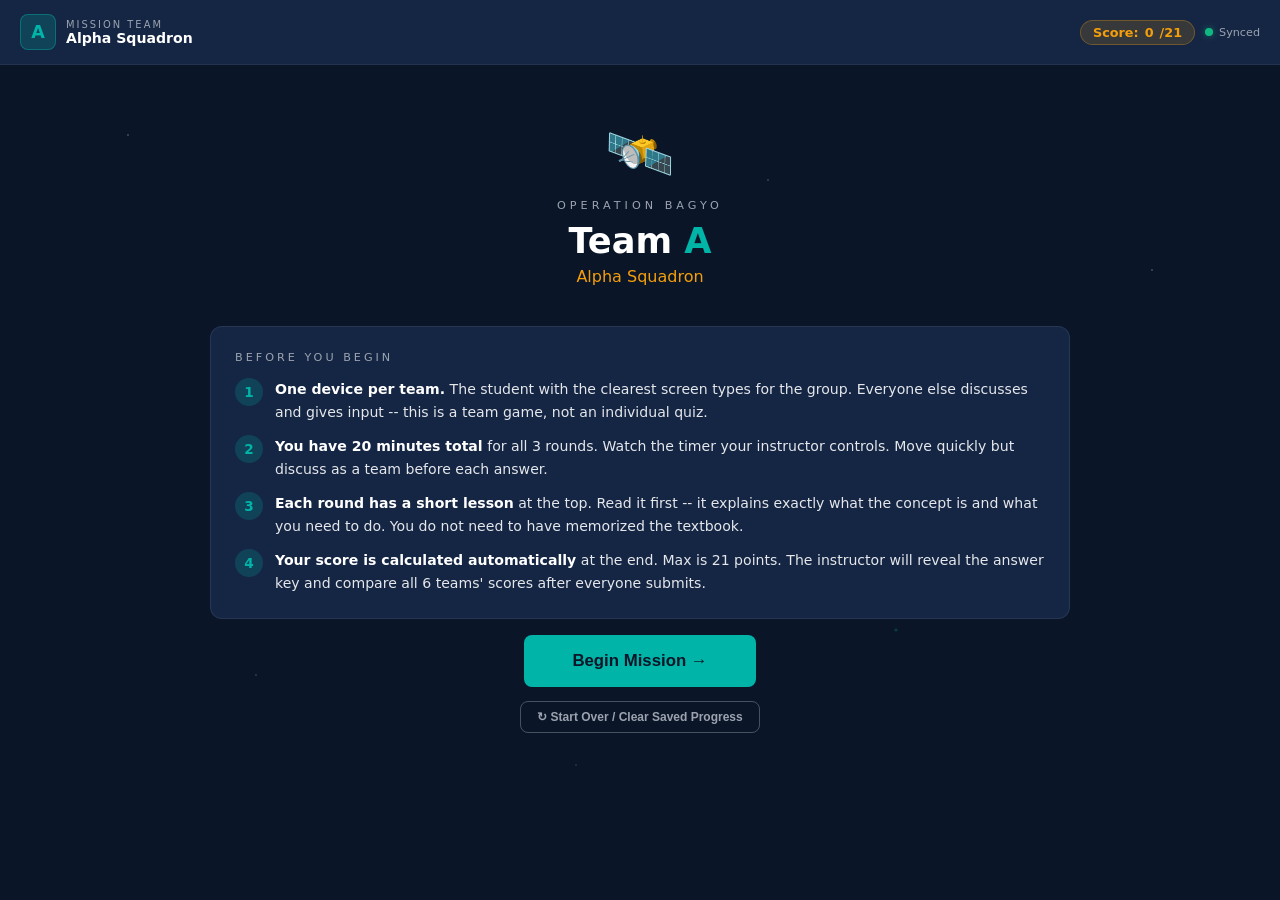
==== commit 71583fd0: "Add files via upload" ====
--- a/team.html
+++ b/team.html
@@ -99,4 +99,1120 @@
     }
     .kp-icon { color: var(--teal); flex-shrink: 0; margin-top: 2px; }
 
-    /* ---- FIELD HINTS
+    /* ---- FIELD HINTS ---- */
+    .field-hint {
+      font-size: 0.75rem;
+      color: var(--gray-400);
+      margin-top: 5px;
+      line-height: 1.5;
+    }
+    .field-hint strong { color: var(--amber); }
+
+    /* ---- WBS TILE TOGGLES ---- */
+    .wbs-tile-toggle {
+      background: var(--navy-light);
+      border: 1px solid rgba(255,255,255,0.1);
+      border-radius: 8px;
+      padding: 10px 14px;
+      display: flex;
+      align-items: center;
+      gap: 10px;
+      margin-bottom: 6px;
+      transition: border-color 0.2s;
+    }
+    .wbs-toggle-state { display: flex; gap: 6px; margin-left: auto; }
+    .toggle-btn {
+      font-size: 0.65rem; font-weight: 700;
+      padding: 3px 9px; border-radius: 4px; border: 1px solid;
+      cursor: pointer; transition: all 0.15s; background: transparent;
+    }
+    .toggle-valid { border-color: var(--green); color: var(--green); }
+    .toggle-valid.active { background: var(--green); color: var(--navy); }
+    .toggle-trash { border-color: var(--red); color: var(--red); }
+    .toggle-trash.active { background: var(--red); color: var(--white); }
+
+    /* ---- ANOMALY OPTIONS ---- */
+    .response-option {
+      background: rgba(255,255,255,0.04);
+      border: 2px solid rgba(255,255,255,0.1);
+      border-radius: 8px; padding: 14px 16px;
+      cursor: pointer; transition: all 0.2s;
+      display: flex; gap: 12px; align-items: flex-start;
+      margin-bottom: 8px;
+    }
+    .response-option:hover { border-color: var(--purple); background: rgba(124,58,237,0.08); }
+    .response-option.selected-accept { border-color: var(--teal); background: rgba(0,180,168,0.1); }
+    .response-option.selected-negotiate { border-color: var(--green); background: rgba(16,185,129,0.1); }
+    .response-option.selected-reject { border-color: var(--amber); background: rgba(245,158,11,0.08); }
+    .option-tag {
+      font-size: 0.65rem; font-weight: 800; letter-spacing: 2px;
+      padding: 3px 8px; border-radius: 4px; flex-shrink: 0; margin-top: 2px;
+    }
+    .tag-accept { background: rgba(0,180,168,0.2); color: var(--teal); }
+    .tag-negotiate { background: rgba(16,185,129,0.2); color: var(--green); }
+    .tag-reject { background: rgba(245,158,11,0.15); color: var(--amber); }
+    .option-text { font-size: 0.85rem; color: var(--gray-200); line-height: 1.5; }
+    .option-what-happens {
+      font-size: 0.75rem; color: var(--gray-400);
+      margin-top: 4px; font-style: italic;
+    }
+
+    /* ---- PRIORITY MATRIX ---- */
+    .priority-matrix {
+      display: grid;
+      grid-template-columns: 90px 1fr 1fr 1fr;
+      gap: 6px; margin: 12px 0;
+    }
+    .matrix-header {
+      font-size: 0.7rem; font-weight: 700; text-transform: uppercase;
+      letter-spacing: 1px; color: var(--gray-400); text-align: center; padding: 6px;
+    }
+    .matrix-row-label {
+      font-size: 0.85rem; font-weight: 600; color: var(--white);
+      display: flex; align-items: center;
+    }
+    .matrix-cell {
+      background: rgba(255,255,255,0.04);
+      border: 1.5px solid rgba(255,255,255,0.1);
+      border-radius: 6px; padding: 8px;
+      display: flex; align-items: center; justify-content: center;
+      cursor: pointer; transition: all 0.2s; min-height: 44px;
+      font-size: 0.75rem; color: var(--gray-400); font-weight: 600;
+    }
+    .matrix-cell:hover { border-color: var(--teal); background: rgba(0,180,168,0.1); }
+    .matrix-cell.selected-C { background: rgba(239,68,68,0.2); border-color: var(--red); color: var(--red); font-weight: 800; font-size: 1rem; }
+    .matrix-cell.selected-A { background: rgba(245,158,11,0.2); border-color: var(--amber); color: var(--amber); font-weight: 800; font-size: 1rem; }
+    .matrix-cell.selected-E { background: rgba(16,185,129,0.2); border-color: var(--green); color: var(--green); font-weight: 800; font-size: 1rem; }
+
+    /* ---- FEASIBILITY CHECKS ---- */
+    .feasibility-checks { display: grid; grid-template-columns: 1fr 1fr; gap: 8px; margin-top: 10px; }
+    .check-item {
+      display: flex; align-items: flex-start; gap: 10px;
+      background: rgba(255,255,255,0.04); border: 1px solid rgba(255,255,255,0.08);
+      border-radius: 8px; padding: 12px; cursor: pointer; transition: all 0.2s;
+      user-select: none;
+    }
+    .check-item:hover { border-color: var(--teal); }
+    .check-item.checked { border-color: var(--green); background: rgba(16,185,129,0.08); }
+    .check-box {
+      width: 22px; height: 22px; border-radius: 4px; border: 2px solid rgba(255,255,255,0.2);
+      display: flex; align-items: center; justify-content: center;
+      flex-shrink: 0; transition: all 0.2s; font-size: 0.85rem; margin-top: 1px;
+    }
+    .check-item.checked .check-box { background: var(--green); border-color: var(--green); }
+    .check-text { font-size: 0.82rem; color: var(--gray-200); line-height: 1.5; }
+    .check-text strong { color: var(--white); display: block; margin-bottom: 2px; }
+
+    /* ---- SCORE ---- */
+    .score-section {
+      background: rgba(245,158,11,0.08);
+      border: 1px solid rgba(245,158,11,0.25);
+      border-radius: 12px; padding: 20px;
+    }
+    .score-row {
+      display: flex; justify-content: space-between; align-items: center;
+      padding: 9px 0; border-bottom: 1px solid rgba(255,255,255,0.05);
+      font-size: 0.88rem;
+    }
+    .score-row:last-child { border-bottom: none; }
+
+    /* ---- BUDGET TABLE ---- */
+    .budget-table { width: 100%; border-collapse: collapse; font-size: 0.85rem; }
+    .budget-table th {
+      text-align: left; padding: 8px 10px;
+      font-size: 0.68rem; font-weight: 700; text-transform: uppercase;
+      letter-spacing: 1px; color: var(--gray-400);
+      border-bottom: 1px solid rgba(255,255,255,0.08);
+    }
+    .budget-table td { padding: 8px 10px; border-bottom: 1px solid rgba(255,255,255,0.04); vertical-align: middle; }
+    .budget-total-row td { font-weight: 700; color: var(--amber); border-top: 1px solid rgba(255,255,255,0.12) !important; padding-top: 12px !important; }
+
+    @media (max-width: 600px) {
+      .feasibility-checks { grid-template-columns: 1fr; }
+      .priority-matrix { grid-template-columns: 70px 1fr 1fr 1fr; }
+    }
+  </style>
+</head>
+<body>
+
+<!-- Sticky Header -->
+<div class="team-header">
+  <div class="team-id-badge">
+    <div class="team-letter-sm" id="headerTeamLetter">?</div>
+    <div>
+      <div style="font-size:0.62rem;color:var(--gray-400);letter-spacing:2px;">MISSION TEAM</div>
+      <div style="font-weight:700;font-size:0.88rem;" id="headerTeamName">Loading...</div>
+    </div>
+  </div>
+  <div style="display:flex;align-items:center;gap:10px;">
+    <span class="score-pill">Score: <span id="headerScore">0</span>/21</span>
+    <div class="sync-status">
+      <div class="sync-dot" id="syncDot"></div>
+      <span id="syncLabel" style="font-size:0.7rem;color:var(--gray-400);">--</span>
+    </div>
+  </div>
+</div>
+
+<div class="container">
+
+<!-- ===================== INTRO ===================== -->
+<div id="screen-intro">
+  <div style="text-align:center;padding:36px 0 20px;">
+    <div style="font-size:3.5rem;margin-bottom:12px;">🛰️</div>
+    <div style="font-size:0.7rem;color:var(--gray-400);letter-spacing:4px;text-transform:uppercase;margin-bottom:8px;">Operation Bagyo</div>
+    <h1 style="font-size:2.2rem;font-weight:900;margin-bottom:6px;">Team <span id="introTeamLetter" class="text-teal">?</span></h1>
+    <div style="font-size:1rem;color:var(--amber);margin-bottom:20px;" id="introTeamName"></div>
+  </div>
+
+  <div class="card">
+    <div style="font-size:0.7rem;color:var(--gray-400);letter-spacing:3px;text-transform:uppercase;margin-bottom:14px;">Before You Begin</div>
+    <div style="display:flex;flex-direction:column;gap:12px;">
+      <div style="display:flex;gap:12px;align-items:flex-start;">
+        <div style="min-width:28px;height:28px;border-radius:50%;background:rgba(0,180,168,0.2);color:var(--teal);font-weight:800;font-size:0.85rem;display:flex;align-items:center;justify-content:center;flex-shrink:0;">1</div>
+        <div style="font-size:0.88rem;color:var(--gray-200);line-height:1.6;"><strong style="color:var(--white);">One device per team.</strong> The student with the clearest screen types for the group. Everyone else discusses and gives input -- this is a team game, not an individual quiz.</div>
+      </div>
+      <div style="display:flex;gap:12px;align-items:flex-start;">
+        <div style="min-width:28px;height:28px;border-radius:50%;background:rgba(0,180,168,0.2);color:var(--teal);font-weight:800;font-size:0.85rem;display:flex;align-items:center;justify-content:center;flex-shrink:0;">2</div>
+        <div style="font-size:0.88rem;color:var(--gray-200);line-height:1.6;"><strong style="color:var(--white);">You have 20 minutes total</strong> for all 3 rounds. Watch the timer your instructor controls. Move quickly but discuss as a team before each answer.</div>
+      </div>
+      <div style="display:flex;gap:12px;align-items:flex-start;">
+        <div style="min-width:28px;height:28px;border-radius:50%;background:rgba(0,180,168,0.2);color:var(--teal);font-weight:800;font-size:0.85rem;display:flex;align-items:center;justify-content:center;flex-shrink:0;">3</div>
+        <div style="font-size:0.88rem;color:var(--gray-200);line-height:1.6;"><strong style="color:var(--white);">Each round has a short lesson</strong> at the top. Read it first -- it explains exactly what the concept is and what you need to do. You do not need to have memorized the textbook.</div>
+      </div>
+      <div style="display:flex;gap:12px;align-items:flex-start;">
+        <div style="min-width:28px;height:28px;border-radius:50%;background:rgba(0,180,168,0.2);color:var(--teal);font-weight:800;font-size:0.85rem;display:flex;align-items:center;justify-content:center;flex-shrink:0;">4</div>
+        <div style="font-size:0.88rem;color:var(--gray-200);line-height:1.6;"><strong style="color:var(--white);">Your score is calculated automatically</strong> at the end. Max is 21 points. The instructor will reveal the answer key and compare all 6 teams' scores after everyone submits.</div>
+      </div>
+    </div>
+  </div>
+
+  <div class="mt-16" style="text-align:center;">
+    <button class="btn btn-teal btn-lg" onclick="startGame()" style="padding:16px 48px;font-size:1.05rem;">
+      Begin Mission &rarr;
+    </button>
+  </div>
+  <div style="margin-top:14px;text-align:center;">
+    <button class="btn btn-outline btn-sm" onclick="resetGame()" style="font-size:0.75rem;color:var(--gray-400);">
+      &#8635; Start Over / Clear Saved Progress
+    </button>
+  </div>
+</div>
+
+<!-- ===================== ROUND 1 LESSON ===================== -->
+<div id="screen-lesson1" class="round-section">
+  <div class="steps-bar" style="display:flex;gap:6px;margin-bottom:20px;">
+    <div class="step-dot active"></div><div class="step-dot"></div><div class="step-dot"></div><div class="step-dot"></div><div class="step-dot"></div>
+  </div>
+
+  <div class="lesson-card">
+    <div class="lesson-eyebrow">Round 1 Lesson &bull; 3 mins</div>
+    <div class="lesson-title">What is a Project Charter?</div>
+    <div class="lesson-body">
+      Before any project officially starts, someone in authority must say: <strong>"Yes, this project is approved. Here is what it is, how long it takes, and how much we're spending."</strong> That document is the <strong>Project Charter</strong>.
+      <br><br>
+      Think of it like the government issuing a mandate: "DOST authorizes PhilSpace to build a climate satellite, with a budget of PHP 2.8 Billion, to be done within 18 months." Without that document, no one has the authority to spend money or assign people.
+      <br><br>
+      The charter also sets <strong>constraints</strong> -- what is fixed versus what can flex. Imagine three dials: <strong>Cost, Time, and Scope</strong>. For any given project, one dial is locked (Constrain), one can bend a little (Accept), and one you actually want to push further if possible (Enhance). You cannot lock all three -- something always has to give.
+    </div>
+    <div class="lesson-example">
+      <span class="ex-label">Real-world example</span>
+      The Metro Manila Subway was given a fixed government budget (Cost = Constrain) and a flexible scope (fewer stations is okay if needed), while the timeline is something they want to beat if possible (Time = Enhance).
+    </div>
+    <div class="lesson-keypoints">
+      <div class="kp"><span class="kp-icon">✦</span><span>The <strong>Project Manager (PM)</strong> is the person responsible for delivering the mission. Pick one team member for this role.</span></div>
+      <div class="kp"><span class="kp-icon">✦</span><span>The <strong>Sponsor</strong> is the executive or agency who approved and funded it. Your Scenario Card names them.</span></div>
+      <div class="kp"><span class="kp-icon">✦</span><span><strong>Feasibility</strong> means asking: before we commit, is this actually doable? You check Technical (can it be built?), Financial (can we afford it?), Schedule (can we do it in time?), and Political/Legal (do we have permission?).</span></div>
+    </div>
+    <button class="btn btn-teal btn-full" onclick="goToRound('1')">I understand -- start Round 1 &rarr;</button>
+  </div>
+</div>
+
+<!-- ===================== ROUND 1: CHARTER ===================== -->
+<div id="screen-round1" class="round-section">
+  <div class="steps-bar" style="display:flex;gap:6px;margin-bottom:16px;">
+    <div class="step-dot active"></div><div class="step-dot"></div><div class="step-dot"></div><div class="step-dot"></div><div class="step-dot"></div>
+  </div>
+  <div style="font-size:0.7rem;color:var(--gray-400);letter-spacing:3px;text-transform:uppercase;margin-bottom:4px;">Round 1 of 3 &bull; Charter &amp; Scope</div>
+  <div style="font-size:1.5rem;font-weight:900;margin-bottom:16px;">Project Charter</div>
+
+  <!-- Scenario Card -->
+  <div class="scenario-box" id="scenarioBox">
+    <div style="font-size:0.7rem;color:var(--teal);letter-spacing:3px;text-transform:uppercase;margin-bottom:6px;">Your Mission Scenario</div>
+  </div>
+
+  <!-- 1A: Charter Fields -->
+  <div class="card">
+    <div style="display:flex;align-items:center;gap:10px;margin-bottom:16px;">
+      <div style="width:32px;height:32px;border-radius:8px;background:rgba(0,180,168,0.2);display:flex;align-items:center;justify-content:center;font-weight:800;color:var(--teal);flex-shrink:0;">1A</div>
+      <div>
+        <div style="font-weight:700;font-size:1rem;">Fill in the Mission Charter</div>
+        <div style="font-size:0.78rem;color:var(--gray-400);">Use your Scenario Card above. Answers must match what's on the card.</div>
+      </div>
+    </div>
+
+    <div class="form-group">
+      <label>WHAT &mdash; Mission Objective</label>
+      <textarea id="charter_what" placeholder="Write what the satellite will do..." rows="2"></textarea>
+      <div class="field-hint">Copy from the Scenario Card above. Example: <strong>"Deploy a climate monitoring satellite to track typhoon formation patterns in the Philippine Sea."</strong></div>
+    </div>
+
+    <div class="form-group">
+      <label>WHEN &mdash; Target Timeline</label>
+      <input type="text" id="charter_when" placeholder="e.g. 18 months">
+      <div class="field-hint">The number of months listed on your Scenario Card. Just type the number + "months."</div>
+    </div>
+
+    <div class="form-group">
+      <label>HOW MUCH &mdash; Approved Budget</label>
+      <input type="text" id="charter_budget" placeholder="e.g. PHP 2.8 Billion">
+      <div class="field-hint">Exact budget from your Scenario Card. Always start with <strong>PHP</strong>. Example: <strong>PHP 2.8 Billion</strong></div>
+    </div>
+
+    <div class="form-group">
+      <label>PROJECT MANAGER &mdash; Who on your team leads this mission</label>
+      <input type="text" id="charter_pm" placeholder="Type one team member's name">
+      <div class="field-hint">Pick any team member. This is just for the exercise -- it can be anyone.</div>
+    </div>
+
+    <div class="form-group">
+      <label>SPONSOR &mdash; Who authorized this mission</label>
+      <input type="text" id="charter_sponsor" placeholder="Government agency from your Scenario Card">
+      <div class="field-hint">This is listed on your Scenario Card as "Sponsor." Example: <strong>Department of Science and Technology (DOST)</strong></div>
+    </div>
+  </div>
+
+  <!-- 1B: Priority Matrix -->
+  <div class="card">
+    <div style="display:flex;align-items:center;gap:10px;margin-bottom:12px;">
+      <div style="width:32px;height:32px;border-radius:8px;background:rgba(245,158,11,0.2);display:flex;align-items:center;justify-content:center;font-weight:800;color:var(--amber);flex-shrink:0;">1B</div>
+      <div>
+        <div style="font-weight:700;font-size:1rem;">Priority Matrix</div>
+        <div style="font-size:0.78rem;color:var(--gray-400);">Your Scenario Card has a "Priority Note" -- use it to fill this in.</div>
+      </div>
+    </div>
+
+    <div class="alert alert-info mb-16" style="margin-bottom:14px;">
+      <span>📌</span>
+      <div style="font-size:0.82rem;">
+        For each row, click exactly <strong>one box</strong>: <span style="color:var(--red);font-weight:700;">C = Constrain</span> (fixed, cannot change), <span style="color:var(--amber);font-weight:700;">A = Accept</span> (okay to flex), <span style="color:var(--green);font-weight:700;">E = Enhance</span> (push it to be even better).
+        <br>Each letter (C, A, E) should appear <strong>exactly once</strong> across the three rows.
+      </div>
+    </div>
+
+    <div class="priority-matrix">
+      <div class="matrix-header"></div>
+      <div class="matrix-header" style="color:var(--red);">C<br><span style="font-size:0.6rem;font-weight:400;color:var(--gray-400);">Constrain</span></div>
+      <div class="matrix-header" style="color:var(--amber);">A<br><span style="font-size:0.6rem;font-weight:400;color:var(--gray-400);">Accept</span></div>
+      <div class="matrix-header" style="color:var(--green);">E<br><span style="font-size:0.6rem;font-weight:400;color:var(--gray-400);">Enhance</span></div>
+
+      <div class="matrix-row-label">Cost</div>
+      <div class="matrix-cell" data-row="cost" data-val="C" onclick="selectMatrix('cost','C')">C</div>
+      <div class="matrix-cell" data-row="cost" data-val="A" onclick="selectMatrix('cost','A')">A</div>
+      <div class="matrix-cell" data-row="cost" data-val="E" onclick="selectMatrix('cost','E')">E</div>
+
+      <div class="matrix-row-label">Time</div>
+      <div class="matrix-cell" data-row="time" data-val="C" onclick="selectMatrix('time','C')">C</div>
+      <div class="matrix-cell" data-row="time" data-val="A" onclick="selectMatrix('time','A')">A</div>
+      <div class="matrix-cell" data-row="time" data-val="E" onclick="selectMatrix('time','E')">E</div>
+
+      <div class="matrix-row-label">Scope</div>
+      <div class="matrix-cell" data-row="scope" data-val="C" onclick="selectMatrix('scope','C')">C</div>
+      <div class="matrix-cell" data-row="scope" data-val="A" onclick="selectMatrix('scope','A')">A</div>
+      <div class="matrix-cell" data-row="scope" data-val="E" onclick="selectMatrix('scope','E')">E</div>
+    </div>
+
+    <div style="margin-top:10px;font-size:0.75rem;color:var(--gray-400);">
+      Tip: Read the "Priority Note" on your Scenario Card above. It tells you which constraint is fixed for your specific mission.
+    </div>
+
+    <div id="matrixWarning" class="mt-12" style="display:none;">
+      <div class="alert alert-warning">
+        <span>⚠️</span>
+        <span id="matrixWarningText"></span>
+      </div>
+    </div>
+  </div>
+
+  <!-- 1C: Feasibility -->
+  <div class="card">
+    <div style="display:flex;align-items:center;gap:10px;margin-bottom:12px;">
+      <div style="width:32px;height:32px;border-radius:8px;background:rgba(16,185,129,0.2);display:flex;align-items:center;justify-content:center;font-weight:800;color:var(--green);flex-shrink:0;">1C</div>
+      <div>
+        <div style="font-weight:700;font-size:1rem;">Feasibility Check</div>
+        <div style="font-size:0.78rem;color:var(--gray-400);">Before committing to the mission, which of these can your team confirm? Check at least 2.</div>
+      </div>
+    </div>
+
+    <div class="feasibility-checks">
+      <div class="check-item" onclick="toggleFeasibility('technical')" id="feas-technical">
+        <div class="check-box" id="cb-technical"></div>
+        <div class="check-text">
+          <strong>Technical</strong>
+          The technology needed for this satellite exists or can be developed in the timeline.
+        </div>
+      </div>
+      <div class="check-item" onclick="toggleFeasibility('financial')" id="feas-financial">
+        <div class="check-box" id="cb-financial"></div>
+        <div class="check-text">
+          <strong>Financial</strong>
+          The approved budget is realistic to complete this mission.
+        </div>
+      </div>
+      <div class="check-item" onclick="toggleFeasibility('schedule')" id="feas-schedule">
+        <div class="check-box" id="cb-schedule"></div>
+        <div class="check-text">
+          <strong>Schedule</strong>
+          The timeline on the Scenario Card is achievable with proper resourcing.
+        </div>
+      </div>
+      <div class="check-item" onclick="toggleFeasibility('political')" id="feas-political">
+        <div class="check-box" id="cb-political"></div>
+        <div class="check-text">
+          <strong>Political / Legal</strong>
+          There is government approval and legal clearance to proceed.
+        </div>
+      </div>
+    </div>
+    <div class="field-hint mt-8">Check the ones that apply to your mission. There's no single right answer here -- justify your choices to your team.</div>
+  </div>
+
+  <div class="nav-buttons">
+    <button class="btn btn-teal" style="flex:1;padding:14px;" onclick="goToLesson('2a')">
+      Done with Round 1 &rarr; Go to Round 2A
+    </button>
+  </div>
+</div>
+
+<!-- ===================== ROUND 2A LESSON ===================== -->
+<div id="screen-lesson2a" class="round-section">
+  <div class="steps-bar" style="display:flex;gap:6px;margin-bottom:20px;">
+    <div class="step-dot done"></div><div class="step-dot active"></div><div class="step-dot"></div><div class="step-dot"></div><div class="step-dot"></div>
+  </div>
+
+  <div class="lesson-card">
+    <div class="lesson-eyebrow">Round 2A Lesson &bull; 2 mins</div>
+    <div class="lesson-title">What is a Work Breakdown Structure (WBS)?</div>
+    <div class="lesson-body">
+      A WBS is how you take a big project and <strong>break it down into smaller, manageable pieces of work</strong>. Think of it like a family tree, but for work. At the top is the whole project. Below that are the <strong>major deliverables</strong> -- the big outputs you will produce. Below those are <strong>work packages</strong> -- the specific tasks assigned to a team.
+      <br><br>
+      The key rule: <strong>every item in the WBS must be a real deliverable or task of the project.</strong> Things like "team lunch" or "office renovation" are not satellite mission deliverables -- they do not belong in the WBS.
+    </div>
+    <div class="lesson-example">
+      <span class="ex-label">How to tell them apart</span>
+      <strong style="color:var(--teal);">Level 1 - Major Deliverable:</strong> The big output. Examples: "Satellite Assembly" (you will have a finished satellite), "Ground Station Setup" (you will have a working ground station), "Mission Operations" (you will have an ongoing ops capability).<br><br>
+      <strong style="color:var(--purple-light);">Level 2 - Work Package:</strong> A specific task. Examples: "Payload Integration" (bolting sensors into the satellite), "Software Development" (writing the control software), "Antenna Installation" (physical antenna work).
+    </div>
+    <div class="lesson-keypoints">
+      <div class="kp"><span class="kp-icon">✦</span><span>Look at all 12 tiles on your table. <strong>8 are valid</strong> satellite mission work items. <strong>4 are red herrings</strong> -- things that sound official but are not actual project deliverables.</span></div>
+      <div class="kp"><span class="kp-icon">✦</span><span>Ask yourself: <em>"Is this something PhilSpace actually needs to BUILD or DO to launch the satellite?"</em> If yes, it's valid. If it's more of an office management or HR activity, it's a red herring.</span></div>
+      <div class="kp"><span class="kp-icon">✦</span><span>Discuss as a team before marking each tile. You do not need to agree immediately -- debate is the point.</span></div>
+    </div>
+    <button class="btn btn-teal btn-full" onclick="goToRound('2a')">I understand -- start the WBS Sort &rarr;</button>
+  </div>
+</div>
+
+<!-- ===================== ROUND 2A: WBS ===================== -->
+<div id="screen-round2a" class="round-section">
+  <div class="steps-bar" style="display:flex;gap:6px;margin-bottom:16px;">
+    <div class="step-dot done"></div><div class="step-dot active"></div><div class="step-dot"></div><div class="step-dot"></div><div class="step-dot"></div>
+  </div>
+  <div style="font-size:0.7rem;color:var(--gray-400);letter-spacing:3px;text-transform:uppercase;margin-bottom:4px;">Round 2A of 3 &bull; WBS Sort</div>
+  <div style="font-size:1.5rem;font-weight:900;margin-bottom:16px;">Work Breakdown Structure</div>
+
+  <div class="alert alert-warning">
+    <span>🃏</span>
+    <div style="font-size:0.85rem;">
+      <strong>Your task:</strong> For each of the 12 WBS tiles below, decide as a team whether it belongs in your satellite project (VALID) or does not belong (DISCARD). Click the buttons to mark each one. All 12 must be marked before you can proceed.
+    </div>
+  </div>
+
+  <div class="card mt-12">
+    <div style="font-size:0.78rem;color:var(--gray-400);margin-bottom:14px;line-height:1.6;">
+      Ask for each tile: <em>"Is this a real piece of work we need to deliver the satellite mission?"</em> If yes, click VALID. If it's not related to building or operating the satellite, click DISCARD.
+    </div>
+    <div id="tileList"></div>
+    <div id="tileProgress" style="margin-top:12px;font-size:0.78rem;color:var(--gray-400);"></div>
+  </div>
+
+  <div class="nav-buttons">
+    <button class="btn btn-outline" onclick="goToLesson('1')">&#8592; Back</button>
+    <button class="btn btn-teal" style="flex:1;padding:14px;" onclick="goToLesson('2b')">
+      Done sorting &rarr; Set Budget
+    </button>
+  </div>
+</div>
+
+<!-- ===================== ROUND 2B LESSON ===================== -->
+<div id="screen-lesson2b" class="round-section">
+  <div class="steps-bar" style="display:flex;gap:6px;margin-bottom:20px;">
+    <div class="step-dot done"></div><div class="step-dot done"></div><div class="step-dot active"></div><div class="step-dot"></div><div class="step-dot"></div>
+  </div>
+
+  <div class="lesson-card">
+    <div class="lesson-eyebrow">Round 2B Lesson &bull; 2 mins</div>
+    <div class="lesson-title">What is Cost Estimation and Budgeting?</div>
+    <div class="lesson-body">
+      Once you know WHAT needs to be done (the WBS), you need to figure out HOW MUCH each piece costs. This is called <strong>cost estimation</strong>. Add all the estimates together and you get the <strong>project budget</strong>.
+      <br><br>
+      In real projects, costs are not known exactly in advance -- they are <strong>ranges</strong>. You pick a number somewhere in that range based on your best judgment. The goal is to stay within your approved budget. <strong>Underestimating is risky</strong> (you run out of money). <strong>Overestimating wastes resources</strong> that could go elsewhere.
+    </div>
+    <div class="lesson-example">
+      <span class="ex-label">How to approach this</span>
+      Each valid tile shows a cost range in PHP Millions. Example: "Payload Integration: PHP 280M - 340M." You decide where in that range to estimate -- PHP 280M (conservative), PHP 310M (midpoint), or PHP 340M (high end). Your total across all 8 valid tiles should ideally stay within your mission's approved budget.
+    </div>
+    <div class="lesson-keypoints">
+      <div class="kp"><span class="kp-icon">✦</span><span>Only budget the tiles you marked as <strong>VALID</strong> in Round 2A. Discarded tiles are not in scope.</span></div>
+      <div class="kp"><span class="kp-icon">✦</span><span>Enter amounts in <strong>PHP Millions</strong>. If the range is PHP 280M-340M, enter a number between 280 and 340.</span></div>
+      <div class="kp"><span class="kp-icon">✦</span><span>The running total at the bottom updates as you type. Try to keep it close to your scenario's approved budget.</span></div>
+    </div>
+    <button class="btn btn-teal btn-full" onclick="goToRound('2b')">I understand -- start budgeting &rarr;</button>
+  </div>
+</div>
+
+<!-- ===================== ROUND 2B: BUDGET ===================== -->
+<div id="screen-round2b" class="round-section">
+  <div class="steps-bar" style="display:flex;gap:6px;margin-bottom:16px;">
+    <div class="step-dot done"></div><div class="step-dot done"></div><div class="step-dot active"></div><div class="step-dot"></div><div class="step-dot"></div>
+  </div>
+  <div style="font-size:0.7rem;color:var(--gray-400);letter-spacing:3px;text-transform:uppercase;margin-bottom:4px;">Round 2B of 3 &bull; Budget</div>
+  <div style="font-size:1.5rem;font-weight:900;margin-bottom:16px;">Mission Budget</div>
+
+  <div style="background:rgba(0,180,168,0.08);border:1px solid rgba(0,180,168,0.2);border-radius:10px;padding:14px 16px;margin-bottom:16px;">
+    <div style="font-size:0.7rem;color:var(--teal);letter-spacing:2px;text-transform:uppercase;margin-bottom:4px;">Your Mission Budget Cap</div>
+    <div style="font-size:1.3rem;font-weight:800;" id="budgetCap">--</div>
+    <div style="font-size:0.75rem;color:var(--gray-400);margin-top:2px;">Try to keep your total estimate close to this figure.</div>
+  </div>
+
+  <div class="card">
+    <div style="font-weight:700;font-size:1rem;margin-bottom:6px;">Enter Your Cost Estimates</div>
+    <div style="font-size:0.78rem;color:var(--gray-400);margin-bottom:14px;">Enter a number in PHP Millions for each work package. Stay within the range shown. Only your VALID tiles appear here.</div>
+
+    <table class="budget-table">
+      <thead>
+        <tr>
+          <th>#</th>
+          <th>Work Package</th>
+          <th>Cost Range (PHP M)</th>
+          <th>Your Estimate (PHP M)</th>
+        </tr>
+      </thead>
+      <tbody id="budgetRows"></tbody>
+      <tfoot>
+        <tr class="budget-total-row">
+          <td colspan="3" style="text-align:right;padding-right:16px;font-size:0.82rem;">TOTAL</td>
+          <td><strong id="budgetTotal" style="font-size:1.15rem;">0</strong><span style="font-size:0.7rem;color:var(--gray-400);"> M PHP</span></td>
+        </tr>
+      </tfoot>
+    </table>
+    <div class="mt-12" id="budgetWarning"></div>
+  </div>
+
+  <div class="nav-buttons">
+    <button class="btn btn-outline" onclick="goToLesson('2a')">&#8592; Back</button>
+    <button class="btn btn-teal" style="flex:1;padding:14px;" onclick="goToLesson('3')">
+      Done with Budget &rarr; Handle Anomaly
+    </button>
+  </div>
+</div>
+
+<!-- ===================== ROUND 3 LESSON ===================== -->
+<div id="screen-lesson3" class="round-section">
+  <div class="steps-bar" style="display:flex;gap:6px;margin-bottom:20px;">
+    <div class="step-dot done"></div><div class="step-dot done"></div><div class="step-dot done"></div><div class="step-dot active"></div><div class="step-dot"></div>
+  </div>
+
+  <div class="lesson-card">
+    <div class="lesson-eyebrow">Round 3 Lesson &bull; 2 mins</div>
+    <div class="lesson-title">What is Risk and Project Change Management?</div>
+    <div class="lesson-body">
+      No project goes exactly as planned. Unexpected events -- called <strong>risks or anomalies</strong> -- happen. When they do, the Project Manager has three basic options:
+    </div>
+    <div style="display:flex;flex-direction:column;gap:8px;margin-bottom:16px;">
+      <div style="background:rgba(0,180,168,0.08);border:1px solid rgba(0,180,168,0.2);border-radius:8px;padding:12px 14px;">
+        <div style="font-weight:800;color:var(--teal);margin-bottom:4px;">ACCEPT</div>
+        <div style="font-size:0.82rem;color:var(--gray-200);">Deal with it as-is. Take the hit -- whether that's extra cost, a delay, or reduced scope. Sometimes this is the fastest path forward, but it may set a bad precedent.</div>
+      </div>
+      <div style="background:rgba(16,185,129,0.08);border:1px solid rgba(16,185,129,0.2);border-radius:8px;padding:12px 14px;">
+        <div style="font-weight:800;color:var(--green);margin-bottom:4px;">NEGOTIATE</div>
+        <div style="font-size:0.82rem;color:var(--gray-200);">Find a middle ground. This is almost always the best project management answer -- you reduce the impact by sharing it, delaying it partially, or finding a creative alternative that costs less than full acceptance.</div>
+      </div>
+      <div style="background:rgba(245,158,11,0.08);border:1px solid rgba(245,158,11,0.2);border-radius:8px;padding:12px 14px;">
+        <div style="font-weight:800;color:var(--amber);margin-bottom:4px;">REJECT</div>
+        <div style="font-size:0.82rem;color:var(--gray-200);">Push back and refuse the change or demand. Sometimes justified, but often risky -- it doesn't make the problem go away and can damage relationships with stakeholders.</div>
+      </div>
+    </div>
+    <div class="lesson-example">
+      <span class="ex-label">Scoring tip</span>
+      You earn MORE points if your justification names a <strong>specific PHP amount</strong> (e.g. "this saves PHP 40M compared to the ACCEPT option") and identifies which <strong>constraint is affected</strong> (Cost, Time, or Scope). Vague answers like "it's the best choice" earn fewer points.
+    </div>
+    <button class="btn btn-teal btn-full" onclick="goToRound('3')">I understand -- handle the anomaly &rarr;</button>
+  </div>
+</div>
+
+<!-- ===================== ROUND 3: ANOMALY ===================== -->
+<div id="screen-round3" class="round-section">
+  <div class="steps-bar" style="display:flex;gap:6px;margin-bottom:16px;">
+    <div class="step-dot done"></div><div class="step-dot done"></div><div class="step-dot done"></div><div class="step-dot active"></div><div class="step-dot"></div>
+  </div>
+  <div style="font-size:0.7rem;color:var(--gray-400);letter-spacing:3px;text-transform:uppercase;margin-bottom:4px;">Round 3 of 3 &bull; Risk Response</div>
+  <div style="font-size:1.5rem;font-weight:900;margin-bottom:16px;">Mission Anomaly</div>
+
+  <div id="anomalyDisplay"></div>
+
+  <div class="card">
+    <div style="font-weight:700;font-size:1rem;margin-bottom:6px;">Justify Your Choice</div>
+    <div style="font-size:0.78rem;color:var(--amber);margin-bottom:10px;background:rgba(245,158,11,0.08);padding:8px 12px;border-radius:6px;">
+      To earn full points: mention the <strong>specific PHP amount</strong> from the options above, and name which constraint (Cost, Time, or Scope) is most affected.
+    </div>
+    <div class="form-group">
+      <label>Why did your team choose this response?</label>
+      <textarea id="anomalyJustification" placeholder="Example: We chose NEGOTIATE because it saves PHP 40M compared to ACCEPT and only delays by 2 months, keeping us within our cost constraint while still resolving the problem..." rows="4"></textarea>
+    </div>
+  </div>
+
+  <div class="nav-buttons">
+    <button class="btn btn-outline" onclick="goToLesson('2b')">&#8592; Back</button>
+    <button class="btn btn-amber" style="flex:1;padding:14px;font-size:1rem;" onclick="submitFinal()">
+      Submit Mission &rarr;
+    </button>
+  </div>
+</div>
+
+<!-- ===================== FINAL SCORE ===================== -->
+<div id="screen-final" class="round-section">
+  <div style="text-align:center;padding:24px 0 12px;">
+    <div style="font-size:3rem;margin-bottom:10px;">🏆</div>
+    <div style="font-size:0.7rem;color:var(--gray-400);letter-spacing:4px;text-transform:uppercase;margin-bottom:6px;">Mission Complete</div>
+    <h2 style="font-size:2rem;font-weight:900;">Your Score</h2>
+  </div>
+
+  <div class="card">
+    <div class="score-section">
+      <div class="score-row">
+        <div style="color:var(--gray-200);">1A - Charter Fields (WHAT, WHEN, HOW MUCH)</div>
+        <div style="font-weight:700;color:var(--teal);" id="s_charter">0/3</div>
+      </div>
+      <div class="score-row">
+        <div style="color:var(--gray-200);">1B - Priority Matrix</div>
+        <div style="font-weight:700;color:var(--teal);" id="s_priority">0/2</div>
+      </div>
+      <div class="score-row">
+        <div style="color:var(--gray-200);">1C - Feasibility Checks</div>
+        <div style="font-weight:700;color:var(--teal);" id="s_feasibility">0/2</div>
+      </div>
+      <div class="score-row">
+        <div style="color:var(--gray-200);">2A - WBS Tile Sort</div>
+        <div style="font-weight:700;color:var(--amber);" id="s_wbs">0/5</div>
+      </div>
+      <div class="score-row">
+        <div style="color:var(--gray-200);">2B - Budget Estimation</div>
+        <div style="font-weight:700;color:var(--amber);" id="s_budget">0/5</div>
+      </div>
+      <div class="score-row">
+        <div style="color:var(--gray-200);">3 - Anomaly Response</div>
+        <div style="font-weight:700;color:var(--purple-light);" id="s_anomaly">0/4</div>
+      </div>
+      <div class="divider"></div>
+      <div class="score-row" style="padding:12px 0;">
+        <div style="font-size:1.1rem;font-weight:800;">TOTAL</div>
+        <div>
+          <span style="font-size:2rem;font-weight:900;color:var(--amber);" id="s_total">0</span>
+          <span style="font-size:0.8rem;color:var(--gray-400);">/21</span>
+        </div>
+      </div>
+    </div>
+  </div>
+
+  <div class="card mt-16">
+    <div style="font-size:0.7rem;color:var(--gray-400);letter-spacing:2px;text-transform:uppercase;margin-bottom:12px;">Your Answers Summary</div>
+    <div id="reviewSummary" style="font-size:0.85rem;line-height:2;color:var(--gray-200);"></div>
+  </div>
+
+  <div class="alert alert-info mt-12">
+    <span>📡</span>
+    <div>Score submitted to Mission Control. Wait for your instructor to reveal the answer key and show the class scoreboard.</div>
+  </div>
+</div>
+
+</div><!-- end container -->
+
+<script src="game-data.js"></script>
+<script>
+// ===================== STATE =====================
+let teamId = '';
+let scenario = null;
+let gameState = {
+  tilePlacements: {},
+  budgetValues: {},
+  matrixSelections: { cost:'', time:'', scope:'' },
+  feasibility: [],
+  anomalyChoice: '',
+  anomalyId: 1,
+  scores: {}
+};
+
+// ===================== INIT =====================
+window.addEventListener('DOMContentLoaded', () => {
+  const params = new URLSearchParams(window.location.search);
+  teamId = (params.get('team') || 'A').toUpperCase();
+  if (!TEAMS.includes(teamId)) teamId = 'A';
+  scenario = GAME_DATA.scenarios[teamId];
+  document.title = `Operation Bagyo - Team ${teamId}`;
+
+  const anomalyMap = { A:1, B:3, C:5, D:7, E:9, F:11 };
+  gameState.anomalyId = anomalyMap[teamId] || 1;
+
+  document.getElementById('headerTeamLetter').textContent = teamId;
+  document.getElementById('headerTeamName').textContent = TEAM_NAMES[teamId];
+  document.getElementById('introTeamLetter').textContent = teamId;
+  document.getElementById('introTeamName').textContent = TEAM_NAMES[teamId];
+
+  buildScenarioBox();
+  buildTileList();
+  buildAnomalyDisplay();
+  initSync();
+  loadState();
+});
+
+function buildScenarioBox() {
+  document.getElementById('scenarioBox').innerHTML = `
+    <div style="font-size:0.7rem;color:var(--teal);letter-spacing:3px;text-transform:uppercase;margin-bottom:8px;">Your Mission Scenario</div>
+    <div style="font-size:1.2rem;font-weight:800;color:var(--teal);">${scenario.name}</div>
+    <div style="font-size:0.82rem;color:var(--amber);margin-bottom:10px;">${scenario.subtitle}</div>
+    <div style="font-size:0.87rem;color:var(--gray-200);line-height:1.65;margin-bottom:14px;">${scenario.description}</div>
+    <div style="display:grid;grid-template-columns:repeat(3,1fr);gap:8px;margin-bottom:12px;">
+      <div style="background:rgba(255,255,255,0.05);border-radius:8px;padding:10px;text-align:center;">
+        <div style="font-size:0.62rem;color:var(--gray-400);text-transform:uppercase;letter-spacing:1px;margin-bottom:3px;">Budget</div>
+        <div style="font-size:0.88rem;font-weight:700;">${scenario.budget}</div>
+      </div>
+      <div style="background:rgba(255,255,255,0.05);border-radius:8px;padding:10px;text-align:center;">
+        <div style="font-size:0.62rem;color:var(--gray-400);text-transform:uppercase;letter-spacing:1px;margin-bottom:3px;">Timeline</div>
+        <div style="font-size:0.88rem;font-weight:700;">${scenario.timeline}</div>
+      </div>
+      <div style="background:rgba(255,255,255,0.05);border-radius:8px;padding:10px;text-align:center;">
+        <div style="font-size:0.62rem;color:var(--gray-400);text-transform:uppercase;letter-spacing:1px;margin-bottom:3px;">Sponsor</div>
+        <div style="font-size:0.75rem;font-weight:700;">${scenario.sponsor.split('(')[0].trim()}</div>
+      </div>
+    </div>
+    <div style="background:rgba(0,180,168,0.1);border:1px solid rgba(0,180,168,0.25);border-radius:8px;padding:10px 14px;">
+      <span style="font-size:0.62rem;font-weight:800;color:var(--teal);text-transform:uppercase;letter-spacing:2px;">Priority Note &mdash;</span>
+      <span style="font-size:0.82rem;color:var(--gray-200);margin-left:6px;">${scenario.priorityNote}</span>
+    </div>
+  `;
+  // Also set budget cap in Round 2B
+  const capEl = document.getElementById('budgetCap');
+  if (capEl) capEl.textContent = scenario.budget;
+}
+
+function buildTileList() {
+  const container = document.getElementById('tileList');
+  if (!container) return;
+  GAME_DATA.wbsTiles.forEach(tile => {
+    const div = document.createElement('div');
+    div.className = 'wbs-tile-toggle';
+    div.id = `tile-${tile.id}`;
+    div.innerHTML = `
+      <div style="font-size:0.7rem;color:var(--gray-400);width:18px;flex-shrink:0;">${tile.id}</div>
+      <div style="flex:1;">
+        <div style="font-weight:600;font-size:0.88rem;">${tile.name}</div>
+        <div style="font-size:0.78rem;color:var(--gray-300);margin-top:3px;line-height:1.5;">${tile.description || ''}</div>
+        <div style="font-size:0.72rem;color:var(--amber);margin-top:4px;">${tile.costRange}</div>
+      </div>
+      <div class="wbs-toggle-state">
+        <button class="toggle-btn toggle-valid" id="tv-${tile.id}" onclick="placeTile(${tile.id},'valid')">VALID</button>
+        <button class="toggle-btn toggle-trash" id="tt-${tile.id}" onclick="placeTile(${tile.id},'trash')">DISCARD</button>
+      </div>
+    `;
+    container.appendChild(div);
+  });
+  updateTileProgress();
+}
+
+function buildBudgetTable() {
+  const tbody = document.getElementById('budgetRows');
+  if (!tbody) return;
+  tbody.innerHTML = '';
+  const validTiles = GAME_DATA.wbsTiles.filter(t => gameState.tilePlacements[t.id] === 'valid');
+  const tiles = validTiles.length > 0 ? validTiles : GAME_DATA.wbsTiles.filter(t => t.valid);
+
+  tiles.forEach(tile => {
+    const tr = document.createElement('tr');
+    const rangeText = tile.costRange.replace('PHP ','').replace(/M/g,'');
+    tr.innerHTML = `
+      <td style="color:var(--gray-400);font-size:0.8rem;">${tile.id}</td>
+      <td style="font-weight:600;font-size:0.85rem;">${tile.name}</td>
+      <td style="color:var(--amber);font-size:0.8rem;">${tile.costRange}</td>
+      <td>
+        <input type="number" id="budget-${tile.id}"
+               placeholder="e.g. 300"
+               min="0" max="9999"
+               value="${gameState.budgetValues[tile.id] || ''}"
+               oninput="updateBudgetTotal()"
+               style="width:110px;">
+      </td>
+    `;
+    tbody.appendChild(tr);
+  });
+  updateBudgetTotal();
+  const capEl = document.getElementById('budgetCap');
+  if (capEl) capEl.textContent = scenario.budget;
+}
+
+function buildAnomalyDisplay() {
+  const container = document.getElementById('anomalyDisplay');
+  if (!container) return;
+  const anomaly = getAnomalyCard(gameState.anomalyId);
+  container.innerHTML = `
+    <div style="background:rgba(124,58,237,0.08);border:1px solid rgba(124,58,237,0.35);border-radius:12px;padding:20px;margin-bottom:16px;">
+      <div style="font-size:1.05rem;font-weight:800;color:var(--purple-light);margin-bottom:10px;">⚠️ ${anomaly.title}</div>
+      <div style="font-size:0.88rem;color:var(--gray-200);line-height:1.65;margin-bottom:12px;">${anomaly.situation}</div>
+      <div style="font-size:0.84rem;color:var(--amber);background:rgba(245,158,11,0.1);border-radius:6px;padding:8px 12px;margin-bottom:16px;">
+        💰 <strong>Cost Impact:</strong> ${anomaly.costImpact}
+      </div>
+      <div style="font-size:0.75rem;color:var(--gray-400);margin-bottom:10px;">Discuss with your team, then click your response:</div>
+      <div id="anomalyOptions">
+        <div class="response-option" id="opt-accept" onclick="chooseAnomaly('accept')">
+          <span class="option-tag tag-accept">ACCEPT</span>
+          <div>
+            <div class="option-text">${anomaly.options.accept}</div>
+            <div class="option-what-happens">What happens: you take the hit as described above, no further action needed.</div>
+          </div>
+        </div>
+        <div class="response-option" id="opt-negotiate" onclick="chooseAnomaly('negotiate')">
+          <span class="option-tag tag-negotiate">NEGOTIATE</span>
+          <div>
+            <div class="option-text">${anomaly.options.negotiate}</div>
+            <div class="option-what-happens">What happens: you find a middle ground that reduces (but doesn't eliminate) the impact.</div>
+          </div>
+        </div>
+        <div class="response-option" id="opt-reject" onclick="chooseAnomaly('reject')">
+          <span class="option-tag tag-reject">REJECT</span>
+          <div>
+            <div class="option-text">${anomaly.options.reject}</div>
+            <div class="option-what-happens">What happens: you push back or do nothing, hoping the problem resolves itself.</div>
+          </div>
+        </div>
+      </div>
+    </div>
+  `;
+  if (gameState.anomalyChoice) chooseAnomaly(gameState.anomalyChoice, false);
+}
+
+// ===================== NAVIGATION =====================
+function resetGame() {
+  if (!confirm('Clear all saved progress for Team ' + teamId + ' and start from scratch?')) return;
+  try { localStorage.removeItem(`bagyo-team-${teamId}`); } catch(e) {}
+  // Reset in-memory state
+  gameState.tilePlacements = {};
+  gameState.budgetValues = {};
+  gameState.anomalyChoice = null;
+  gameState.scores = null;
+  gameState.progress = null;
+  broadcastState('reset', 'not-started');
+  // Reload page cleanly
+  location.reload();
+}
+
+function startGame() {
+  document.getElementById('screen-intro').style.display = 'none';
+  showScreen('lesson1');
+  broadcastState('started');
+}
+
+function showScreen(id) {
+  document.querySelectorAll('.round-section').forEach(el => el.classList.remove('active'));
+  const el = document.getElementById(`screen-${id}`);
+  if (el) { el.classList.add('active'); window.scrollTo(0,0); }
+}
+
+function goToRound(id) {
+  if (id === '2b') buildBudgetTable();
+  showScreen(`round${id}`);
+  broadcastState('round', id);
+  saveState();
+}
+
+function goToLesson(id) {
+  showScreen(`lesson${id}`);
+  broadcastState('lesson', id);
+  saveState();
+}
+
+// ===================== ROUND LOGIC =====================
+function selectMatrix(row, val) {
+  gameState.matrixSelections[row] = val;
+  // Clear row
+  document.querySelectorAll(`.matrix-cell[data-row="${row}"]`).forEach(cell => {
+    cell.className = 'matrix-cell';
+  });
+  // Highlight selected
+  const selected = document.querySelector(`.matrix-cell[data-row="${row}"][data-val="${val}"]`);
+  if (selected) selected.classList.add(`selected-${val}`);
+  checkMatrixBalance();
+  saveState();
+}
+
+function checkMatrixBalance() {
+  const ms = gameState.matrixSelections;
+  const vals = Object.values(ms).filter(v => v);
+  const warn = document.getElementById('matrixWarning');
+  const warnText = document.getElementById('matrixWarningText');
+  if (!warn) return;
+  if (vals.length === 3) {
+    const counts = {};
+    vals.forEach(v => counts[v] = (counts[v]||0) + 1);
+    const duplicates = Object.entries(counts).filter(([,n]) => n > 1);
+    if (duplicates.length > 0) {
+      warn.style.display = 'block';
+      warnText.textContent = `You have the same letter in more than one row. Each of C, A, E should appear exactly once across Cost, Time, and Scope.`;
+    } else {
+      warn.style.display = 'none';
+    }
+  } else {
+    warn.style.display = 'none';
+  }
+}
+
+function toggleFeasibility(key) {
+  const el = document.getElementById(`feas-${key}`);
+  const cb = document.getElementById(`cb-${key}`);
+  const idx = gameState.feasibility.indexOf(key);
+  if (idx === -1) {
+    gameState.feasibility.push(key);
+    el.classList.add('checked');
+    cb.textContent = '✓';
+  } else {
+    gameState.feasibility.splice(idx, 1);
+    el.classList.remove('checked');
+    cb.textContent = '';
+  }
+  saveState();
+}
+
+function placeTile(id, placement) {
+  gameState.tilePlacements[id] = placement;
+  const validBtn = document.getElementById(`tv-${id}`);
+  const trashBtn = document.getElementById(`tt-${id}`);
+  if (validBtn) { validBtn.classList.toggle('active', placement === 'valid'); }
+  if (trashBtn) { trashBtn.classList.toggle('active', placement === 'trash'); }
+  const tileEl = document.getElementById(`tile-${id}`);
+  if (tileEl) {
+    tileEl.style.borderColor = placement === 'valid' ? 'var(--green)' : 'var(--red)';
+    tileEl.style.background = placement === 'valid' ? 'rgba(16,185,129,0.06)' : 'rgba(239,68,68,0.06)';
+  }
+  updateTileProgress();
+  saveState();
+}
+
+function updateTileProgress() {
+  const el = document.getElementById('tileProgress');
+  if (!el) return;
+  const marked = Object.keys(gameState.tilePlacements).length;
+  const remaining = 12 - marked;
+  if (remaining > 0) {
+    el.innerHTML = `<span style="color:var(--amber);">⚠ ${remaining} tile${remaining > 1 ? 's' : ''} still unmarked -- mark all 12 before proceeding.</span>`;
+  } else {
+    el.innerHTML = `<span style="color:var(--green);">✓ All 12 tiles marked. You can proceed.</span>`;
+  }
+}
+
+function chooseAnomaly(choice, save = true) {
+  gameState.anomalyChoice = choice;
+  ['accept','negotiate','reject'].forEach(c => {
+    const el = document.getElementById(`opt-${c}`);
+    if (el) el.className = 'response-option' + (c === choice ? ` selected-${c}` : '');
+  });
+  if (save) saveState();
+}
+
+function updateBudgetTotal() {
+  let total = 0;
+  document.querySelectorAll('[id^="budget-"]').forEach(input => {
+    const id = parseInt(input.id.split('-')[1]);
+    const val = parseFloat(input.value) || 0;
+    gameState.budgetValues[id] = val;
+    total += val;
+  });
+  const el = document.getElementById('budgetTotal');
+  if (el) el.textContent = total.toLocaleString('en-PH');
+
+  const warn = document.getElementById('budgetWarning');
+  if (!warn) return;
+  const budgetM = scenario.budgetValue;
+  if (total === 0) { warn.innerHTML = ''; return; }
+  if (total > budgetM * 1.1) {
+    warn.innerHTML = `<div class="alert alert-error">⚠️ Your estimate (PHP ${total.toLocaleString()}M) exceeds the approved budget of ${scenario.budget}. Consider reducing some estimates.</div>`;
+  } else if (total > budgetM * 0.5) {
+    warn.innerHTML = `<div class="alert alert-success">✓ Total: PHP ${total.toLocaleString()}M -- looks reasonable for your budget of ${scenario.budget}.</div>`;
+  }
+  saveState();
+}
+
+// ===================== SCORE =====================
+function calcScore() {
+  const scores = { charter:0, priority:0, feasibility:0, wbs:0, budget:0, anomaly:0 };
+
+  // Charter (3)
+  if ((document.getElementById('charter_what')?.value||'').trim().length > 5) scores.charter++;
+  if ((document.getElementById('charter_when')?.value||'').trim().length > 2) scores.charter++;
+  if ((document.getElementById('charter_budget')?.value||'').trim().length > 2) scores.charter++;
+
+  // Priority (2)
+  const ms = gameState.matrixSelections;
+  const cp = scenario.priority;
+  if (ms.cost && ms.time && ms.scope) scores.priority++;
+  if (ms.cost === cp.cost && ms.time === cp.time && ms.scope === cp.scope) scores.priority++;
+
+  // Feasibility (2)
+  if (gameState.feasibility.length >= 2) scores.feasibility++;
+  const consistent = (
+    (cp.cost === 'C' && gameState.feasibility.includes('financial')) ||
+    (cp.time === 'C' && gameState.feasibility.includes('schedule')) ||
+    (cp.scope === 'C' && gameState.feasibility.includes('technical'))
+  );
+  if (gameState.feasibility.length >= 2 && consistent) scores.feasibility++;
+
+  // WBS (5)
+  let correct = 0;
+  GAME_DATA.wbsTiles.forEach(tile => {
+    const p = gameState.tilePlacements[tile.id];
+    if (tile.valid && p === 'valid') correct++;
+    if (!tile.valid && p === 'trash') correct++;
+  });
+  scores.wbs = correct >= 12 ? 5 : correct >= 10 ? 4 : correct >= 8 ? 3 : correct >= 6 ? 2 : correct >= 4 ? 1 : 0;
+
+  // Budget (5)
+  let btotal = Object.values(gameState.budgetValues).reduce((a,b)=>a+b,0);
+  const opt = GAME_DATA.budgetOptimal;
+  scores.budget = btotal >= opt.min && btotal <= opt.max ? 5 : btotal >= opt.min*0.85 && btotal <= opt.max*1.15 ? 3 : btotal > 0 ? 1 : 0;
+
+  // Anomaly (4)
+  const just = (document.getElementById('anomalyJustification')?.value||'').toLowerCase();
+  const hasPHP = just.includes('php') || /\d+m\b/i.test(just) || just.includes('million');
+  const hasConstraint = ['cost','time','scope','budget','schedule','delay','constrain'].some(w => just.includes(w));
+  const choice = gameState.anomalyChoice;
+  if (choice === 'negotiate') {
+    scores.anomaly = (hasPHP && hasConstraint) ? 4 : (hasPHP || hasConstraint) ? 3 : 2;
+  } else if (choice === 'accept') {
+    scores.anomaly = hasPHP ? 2 : (choice ? 1 : 0);
+  } else if (choice === 'reject') {
+    scores.anomaly = choice ? 1 : 0;
+  }
+
+  scores.total = ['charter','priority','feasibility','wbs','budget','anomaly'].reduce((a,k)=>a+scores[k],0);
+  return scores;
+}
+
+function submitFinal() {
+  const scores = calcScore();
+  gameState.scores = scores;
+  saveState();
+  broadcastState('submitted', scores);
+
+  document.querySelectorAll('.round-section').forEach(el => el.classList.remove('active'));
+  document.getElementById('screen-final').classList.add('active');
+  window.scrollTo(0,0);
+
+  document.getElementById('s_charter').textContent = `${scores.charter}/3`;
+  document.getElementById('s_priority').textContent = `${scores.priority}/2`;
+  document.getElementById('s_feasibility').textContent = `${scores.feasibility}/2`;
+  document.getElementById('s_wbs').textContent = `${scores.wbs}/5`;
+  document.getElementById('s_budget').textContent = `${scores.budget}/5`;
+  document.getElementById('s_anomaly').textContent = `${scores.anomaly}/4`;
+  document.getElementById('s_total').textContent = scores.total;
+  document.getElementById('headerScore').textContent = scores.total;
+
+  const ms = gameState.matrixSelections;
+  const btotal = Object.values(gameState.budgetValues).reduce((a,b)=>a+b,0);
+  document.getElementById('reviewSummary').innerHTML = `
+    <div><strong style="color:var(--teal);">Charter - WHAT:</strong> ${document.getElementById('charter_what')?.value||'--'}</div>
+    <div><strong style="color:var(--teal);">Charter - WHEN:</strong> ${document.getElementById('charter_when')?.value||'--'}</div>
+    <div><strong style="color:var(--teal);">Charter - HOW MUCH:</strong> ${document.getElementById('charter_budget')?.value||'--'}</div>
+    <div><strong style="color:var(--teal);">Priority Matrix:</strong> Cost=${ms.cost||'?'} / Time=${ms.time||'?'} / Scope=${ms.scope||'?'}</div>
+    <div><strong style="color:var(--amber);">WBS:</strong> ${Object.values(gameState.tilePlacements).filter(v=>v==='valid').length} tiles marked valid, ${Object.values(gameState.tilePlacements).filter(v=>v==='trash').length} discarded</div>
+    <div><strong style="color:var(--amber);">Budget Total:</strong> PHP ${btotal.toLocaleString()}M</div>
+    <div><strong style="color:var(--purple-light);">Anomaly:</strong> ${(gameState.anomalyChoice||'--').toUpperCase()}</div>
+  `;
+}
+
+// ===================== SYNC =====================
+let channel = null;
+function initSync() {
+  try {
+    channel = new BroadcastChannel('bagyo-game');
+    channel.onmessage = (e) => { /* handle instructor commands if needed */ };
+    setSyncStatus('connected', 'Synced');
+  } catch(e) { setSyncStatus('', 'Local only'); }
+}
+function broadcastState(event, data) {
+  if (!channel) return;
+  try {
+    channel.postMessage({
+      type: 'team-update', team: teamId, event, data,
+      scores: gameState.scores,
+      progress: event === 'submitted' ? 'submitted' : (data || event),
+      timestamp: Date.now()
+    });
+  } catch(e) {}
+}
+function setSyncStatus(state, label) {
+  const dot = document.getElementById('syncDot');
+  const lbl = document.getElementById('syncLabel');
+  if (dot) dot.className = 'sync-dot' + (state ? ' ' + state : '');
+  if (lbl) lbl.textContent = label;
+}
+
+// ===================== PERSIST =====================
+function saveState() {
+  try {
+    const data = {
+      ...gameState,
+      charter_what: document.getElementById('charter_what')?.value||'',
+      charter_when: document.getElementById('charter_when')?.value||'',
+      charter_budget: document.getElementById('charter_budget')?.value||'',
+      charter_pm: document.getElementById('charter_pm')?.value||'',
+      charter_sponsor: document.getElementById('charter_sponsor')?.value||'',
+      anomalyJust: document.getElementById('anomalyJustification')?.value||''
+    };
+    localStorage.setItem(`bagyo-team-${teamId}`, JSON.stringify(data));
+  } catch(e) {}
+}
+
+function loadState() {
+  try {
+    const raw = localStorage.getItem(`bagyo-team-${teamId}`);
+    if (!raw) return;
+    const data = JSON.parse(raw);
+    Object.assign(gameState, {
+      tilePlacements: data.tilePlacements||{},
+      budgetValues: data.budgetValues||{},
+      matrixSelections: data.matrixSelections||{cost:'',time:'',scope:''},
+      feasibility: data.feasibility||[],
+      anomalyChoice: data.anomalyChoice||'',
+      anomalyId: data.anomalyId||gameState.anomalyId,
+      scores: data.scores||{}
+    });
+    if (data.charter_what) { const el = document.getElementById('charter_what'); if(el) el.value = data.charter_what; }
+    if (data.charter_when) { const el = document.getElementById('charter_when'); if(el) el.value = data.charter_when; }
+    if (data.charter_budget) { const el = document.getElementById('charter_budget'); if(el) el.value = data.charter_budget; }
+    if (data.charter_pm) { const el = document.getElementById('charter_pm'); if(el) el.value = data.charter_pm; }
+    if (data.charter_sponsor) { const el = document.getElementById('charter_sponsor'); if(el) el.value = data.charter_sponsor; }
+    if (data.anomalyJust) { const el = document.getElementById('anomalyJustification'); if(el) el.value = data.anomalyJust; }
+    Object.entries(gameState.matrixSelections).forEach(([row,val]) => { if(val) selectMatrix(row,val); });
+    gameState.feasibility.forEach(key => {
+      const el = document.getElementById(`feas-${key}`);
+      const cb = document.getElementById(`cb-${key}`);
+      if(el) { el.classList.add('checked'); }
+      if(cb) { cb.textContent = '✓'; }
+    });
+    Object.entries(gameState.tilePlacements).forEach(([id,p]) => placeTile(parseInt(id),p));
+    if (gameState.anomalyChoice) chooseAnomaly(gameState.anomalyChoice, false);
+    if (gameState.scores?.total > 0) {
+      // Restore scores display if already submitted
+      document.getElementById('headerScore').textContent = gameState.scores.total || 0;
+    }
+  } catch(e) {}
+}
+</script>
+</body>
+</html>
